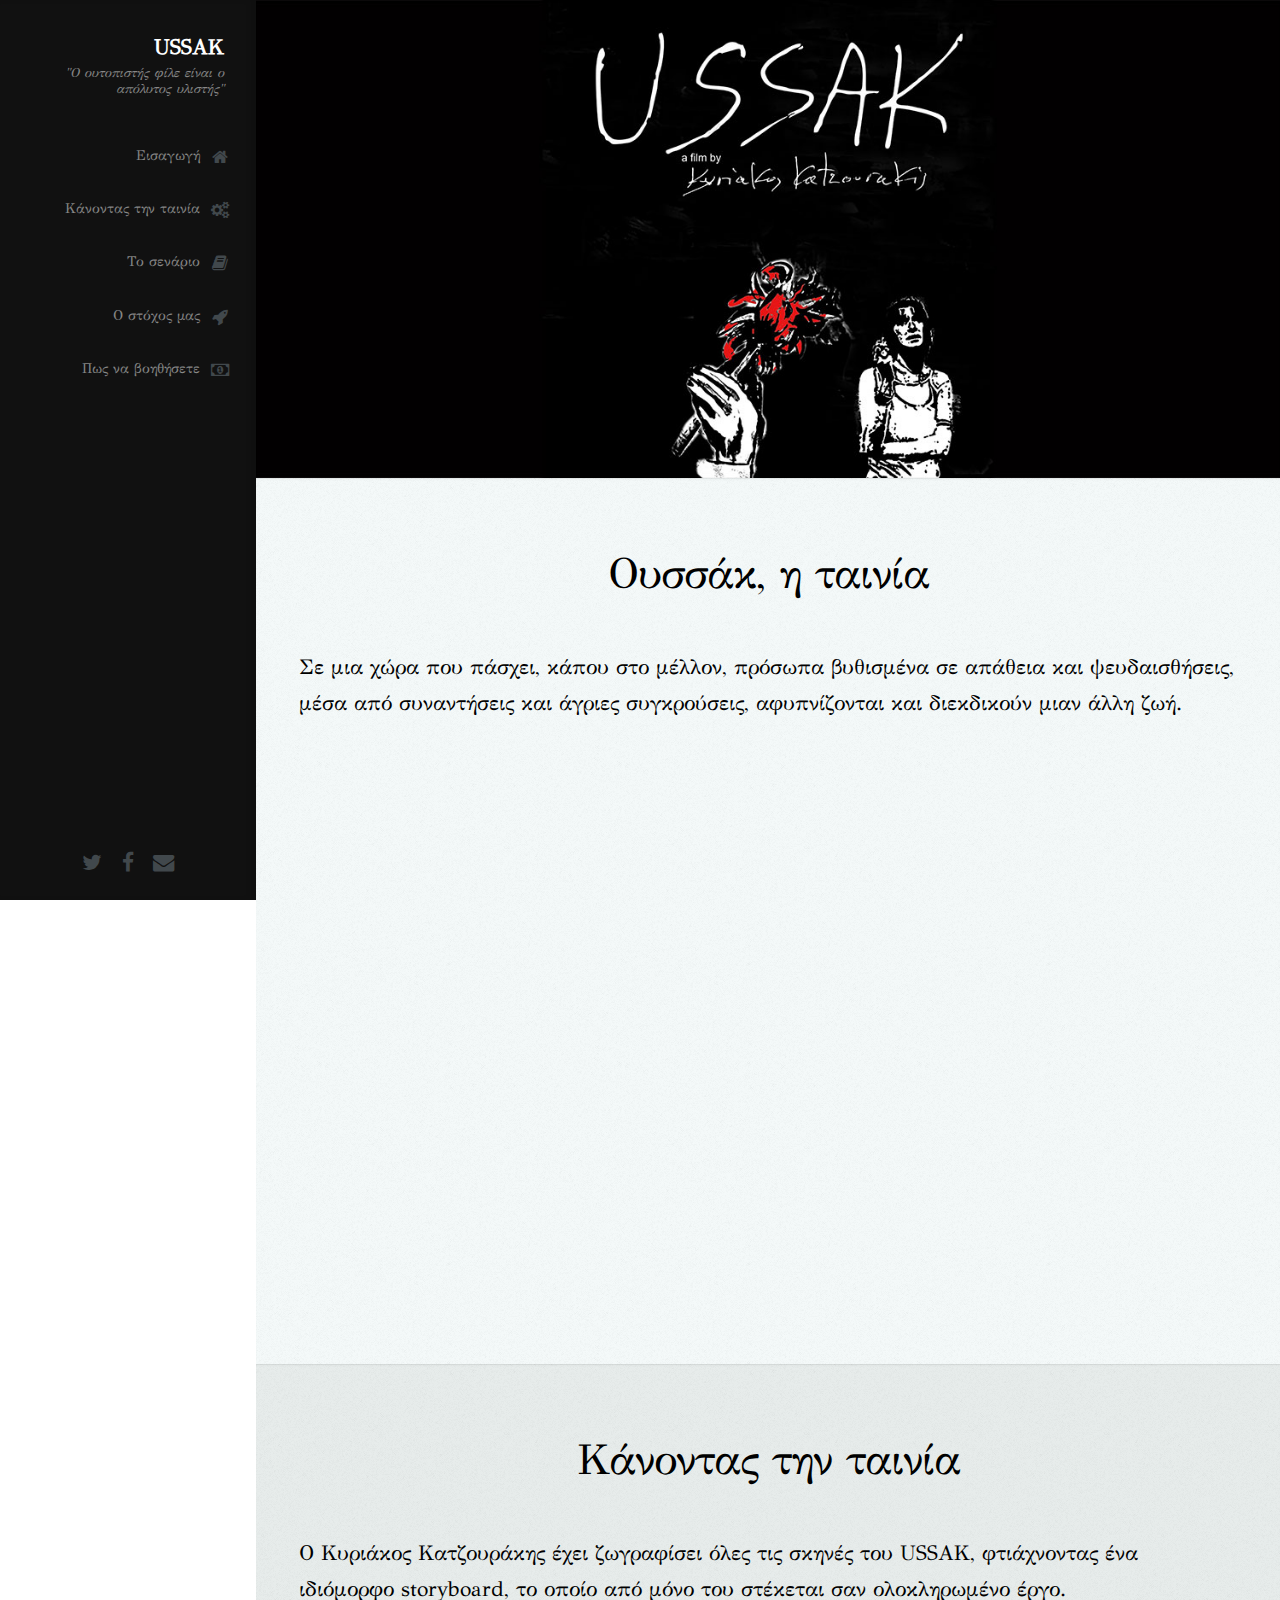
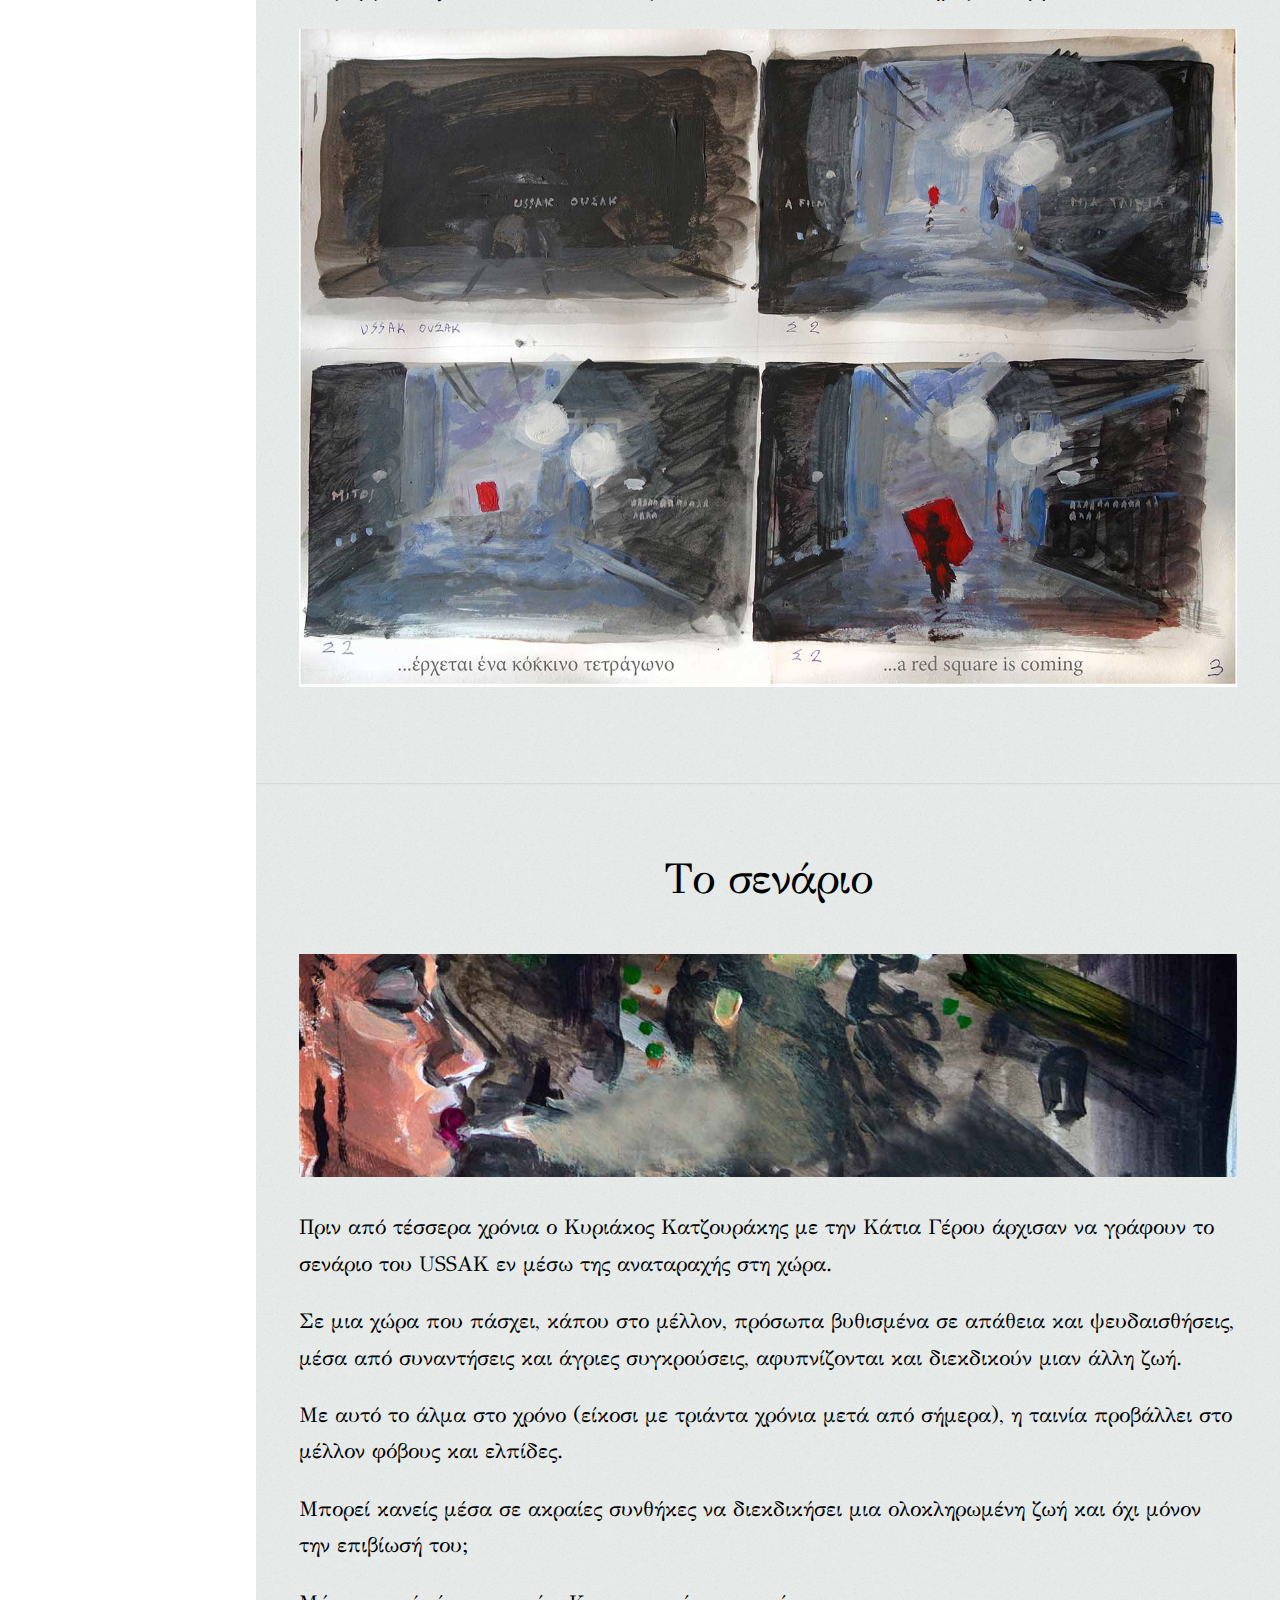
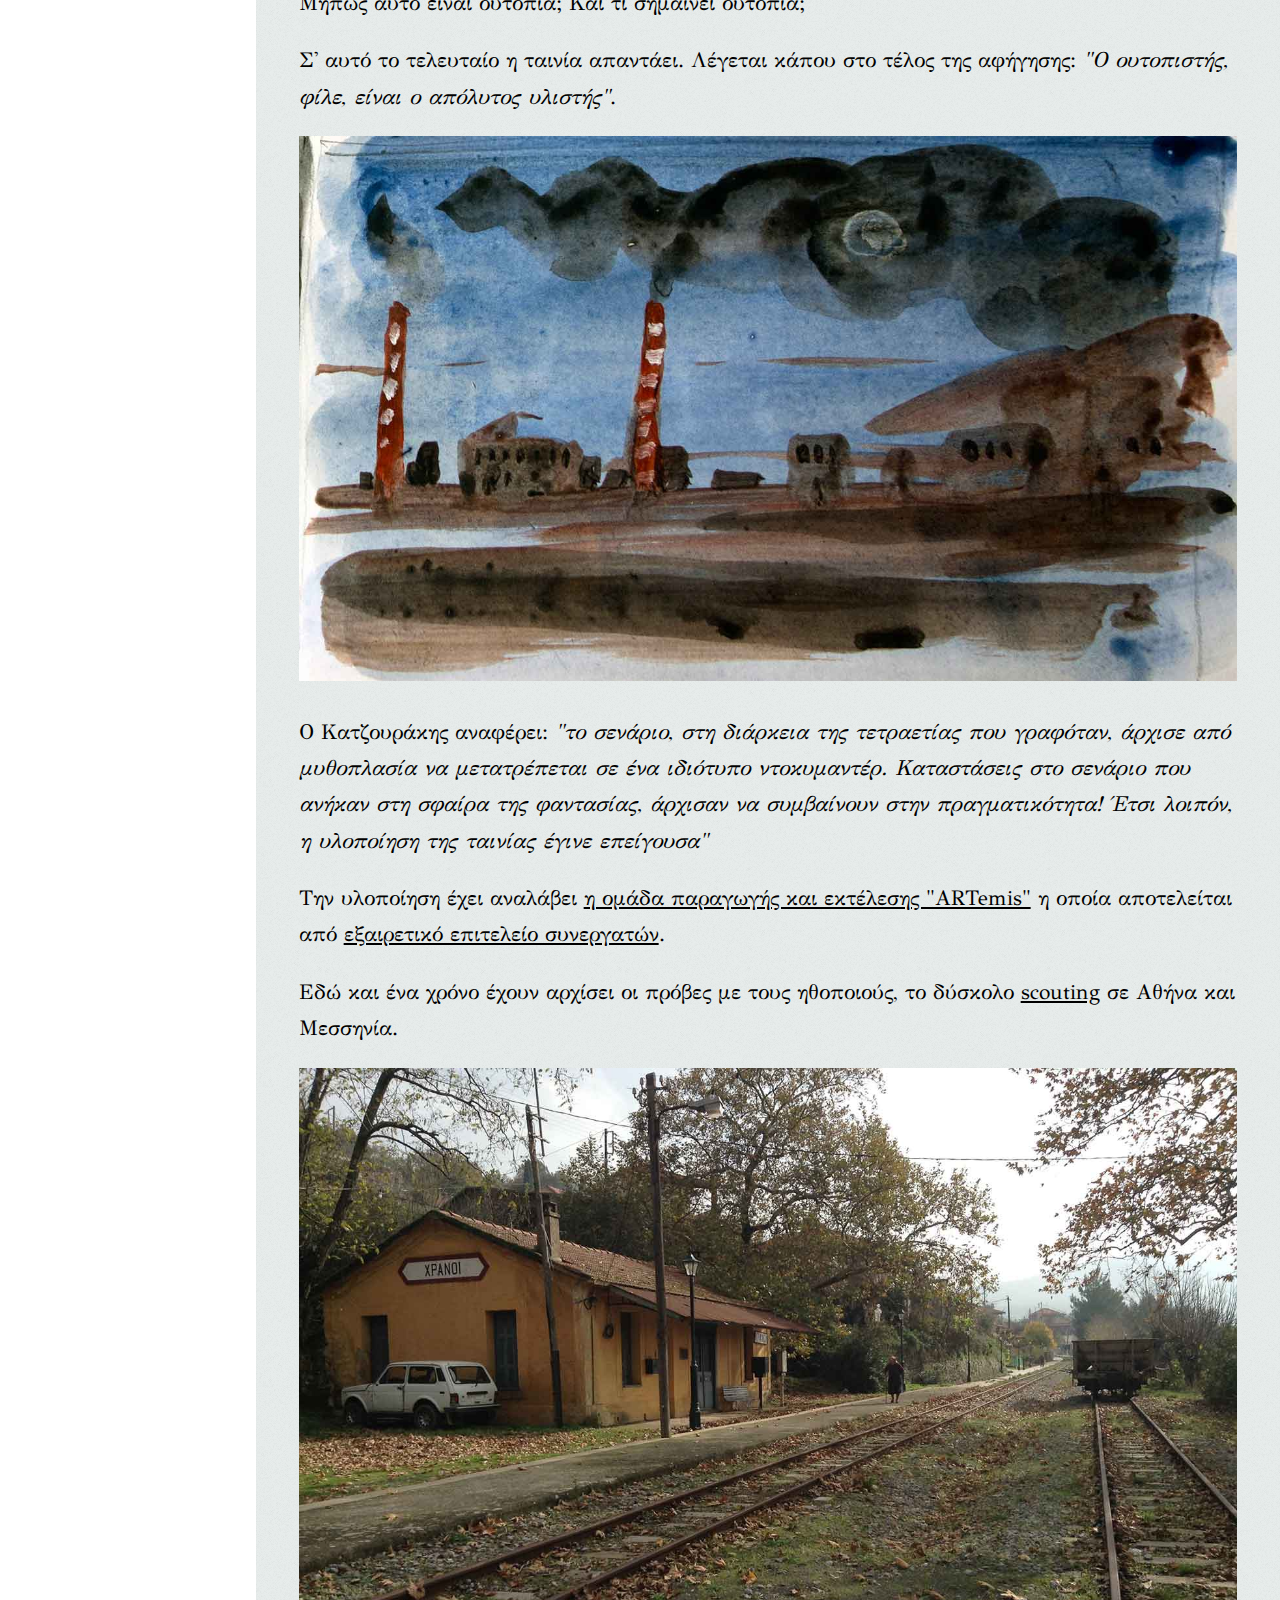
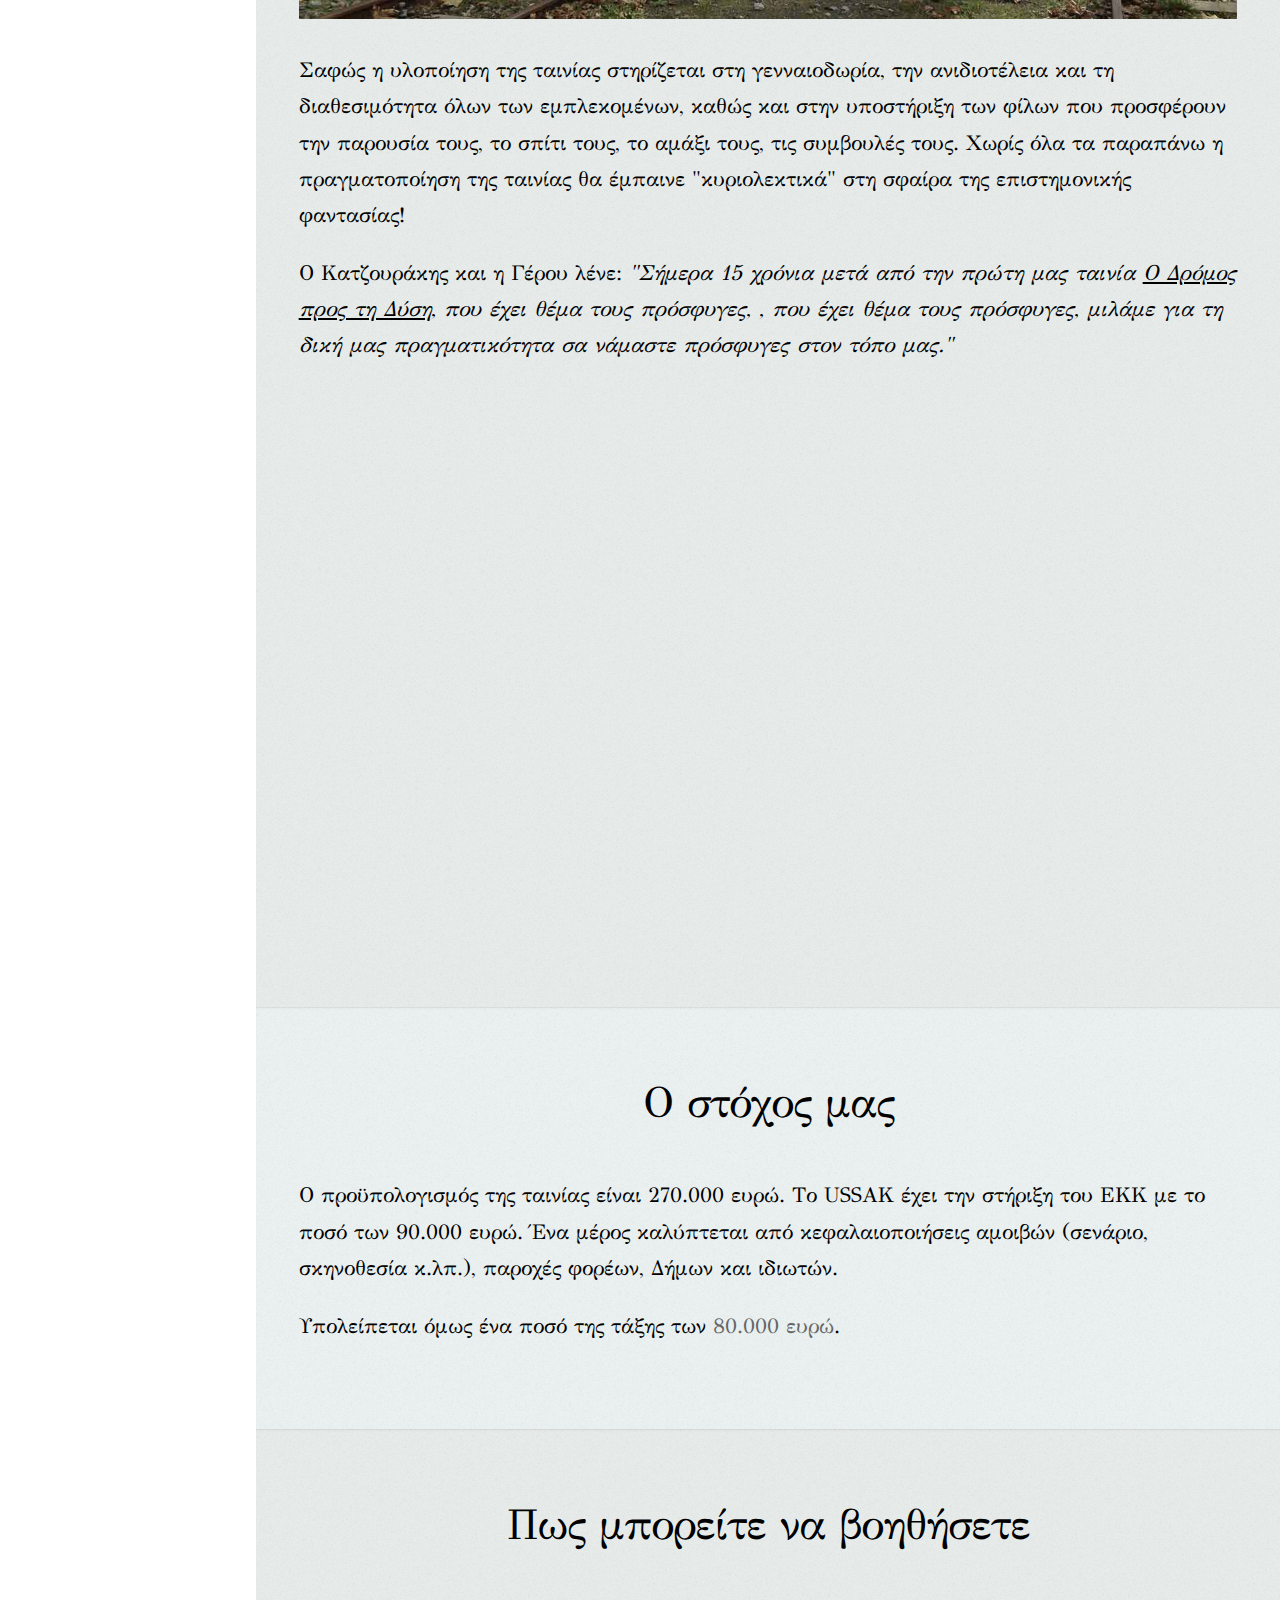
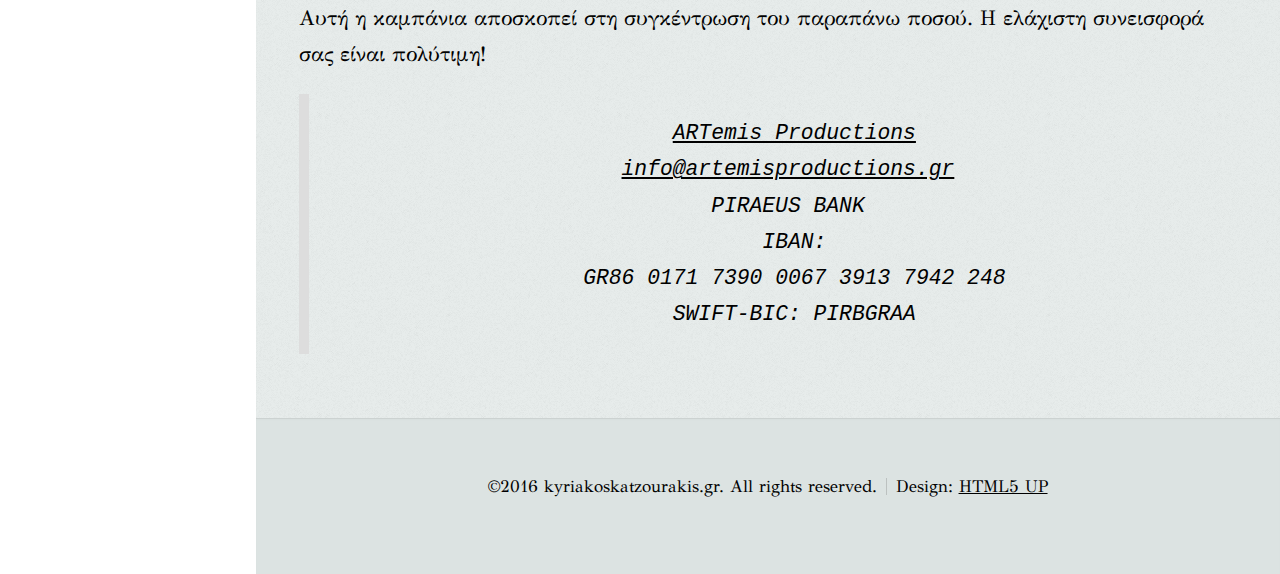
==== ussak.kyriakoskatzourakis.gr/index.html @ 482bd55a "Update landing page with new images" ====
<!DOCTYPE HTML>
<!--
	Prologue by HTML5 UP
	html5up.net | @n33co
	Free for personal and commercial use under the CCA 3.0 license (html5up.net/license)
-->
<html>
	<head>
		<title>USSAK, μια ταινία του Κυριάκου Κατζουράκη</title>
		<meta charset="utf-8" />
		<meta name="viewport" content="width=device-width, initial-scale=1" />
        <link rel="shortcut icon" type="image/png" href="/favicon.png"/>
		<!--[if lte IE 8]><script src="assets/js/ie/html5shiv.js"></script><![endif]-->
		<link rel="stylesheet" href="assets/css/main.css" />
		<link rel="stylesheet" href="assets/css/my.css" />
		<!--[if lte IE 8]><link rel="stylesheet" href="assets/css/ie8.css" /><![endif]-->
		<!--[if lte IE 9]><link rel="stylesheet" href="assets/css/ie9.css" /><![endif]-->
	</head>
	<body>

		<!-- Header -->
			<div id="header">

				<div class="top">

					<!-- Logo -->
						<div id="logo">
							<!--<span class="image avatar48"><img src="images/avatar.jpg" alt="" /></span>-->
							<h1 id="title">USSAK</h1>
							<p><i>"Ο ουτοπιστής φίλε είναι ο απόλυτος υλιστής"</i></p>
						</div>

					<!-- Nav -->
						<nav id="nav">
							<!--

								Prologue's nav expects links in one of two formats:

								1. Hash link (scrolls to a different section within the page)

								   <li><a href="#foobar" id="foobar-link" class="icon fa-whatever-icon-you-want skel-layers-ignoreHref"><span class="label">Foobar</span></a></li>

								2. Standard link (sends the user to another page/site)

								   <li><a href="http://foobar.tld" id="foobar-link" class="icon fa-whatever-icon-you-want"><span class="label">Foobar</span></a></li>

							-->
							<ul>
								<li><a href="#intro" id="intro-link" class="skel-layers-ignoreHref"><span class="icon fa-home">Εισαγωγή</span></a></li>
								<li><a href="#making" id="making-link" class="skel-layers-ignoreHref"><span class="icon fa-gears">Κάνοντας την ταινία</span></a></li>
								<li><a href="#script" id="script-link" class="skel-layers-ignoreHref"><span class="icon fa-book">Το σενάριο</span></a></li>
								<!--<li><a href="#making" id="making-link" class="skel-layers-ignoreHref"><span class="icon fa-film">Making the film</span></a></li>-->
								<!--<li><a href="#support" id="suport-link" class="skel-layers-ignoreHref"><span class="icon fa-key">How you can help</span></a></li>-->
								<li><a href="#goal" id="goal-link" class="skel-layers-ignoreHref"><span class="icon fa-rocket">Ο στόχος μας</span></a></li>
								<li><a href="#support" id="suport-link" class="skel-layers-ignoreHref"><span class="icon fa-money">Πως να βοηθήσετε</span></a></li>
								<!--<li><a href="#support" id="suport-link" class="skel-layers-ignoreHref"><span class="icon fa-child">How you can help</span></a></li>-->
							</ul>
						</nav>

				</div>

				<div class="bottom">

					<!-- Social Icons -->
						<ul class="icons">
							<li><a href="https://twitter.com/kkatzourakis" class="icon fa-twitter"><span class="label">Twitter</span></a></li>
							<li><a href="https://www.facebook.com/ussakfilm" class="icon fa-facebook"><span class="label">Facebook</span></a></li>
							<li><a href="mailto:ussak@kyriakoskatzourakis.gr" class="icon fa-envelope"><span class="label">Email</span></a></li>
						</ul>

				</div>

			</div>

		<!-- Main -->
			<div id="main">

				<!-- Intro -->
					<section id="top" class="one dark cover">
						<!--<div class="container">

							<<header>
								<h2 class="alt">Hi! I'm <strong>Prologue</strong>, a <a href="http://html5up.net/license">free</a> responsive<br />
								site template designed by <a href="http://html5up.net">HTML5 UP</a>.</h2>
								<p>Ligula scelerisque justo sem accumsan diam quis<br />
								vitae natoque dictum sollicitudin elementum.</p>
							</header>

							<footer>
								<a href="#intro" class="button scrolly">lalala;</a>
							</footer>

						</div>-->
					</section>

				<!-- Intro -->
					<section id="intro" class="two">
						<div class="container">

							<header>
								<h2>Ουσσάκ, η ταινία</h2>
							</header>

							<p>Σε μια χώρα που πάσχει, κάπου στο μέλλον, πρόσωπα βυθισμένα σε απάθεια και ψευδαισθήσεις, μέσα από συναντήσεις και άγριες συγκρούσεις, αφυπνίζονται και διεκδικούν μιαν άλλη ζωή.</p>
<div class="video-container">
<iframe width="560" height="315" src="https://www.youtube.com/watch?v=Ff4dnZ-ZU-E" 
frameborder="0" allowfullscreen></iframe>
</div>
						</div>
					</section>

                    <!-- Making the film -->
					<section id="making" class="four">
						<div class="container">

							<header>
								<h2>Κάνοντας την ταινία</h2>
							</header>

							<p>Ο Κυριάκος Κατζουράκης έχει ζωγραφίσει όλες τις σκηνές του USSAK, φτιάχνοντας ένα
ιδιόμορφο storyboard, το οποίο από μόνο του στέκεται σαν ολοκληρωμένο
έργο.</p>

<p>    <img src="images/ussak-storyboard-3.jpg" width="100%" alt=""></p>


							<!--<form method="post" action="#">
								<div class="row">
									<div class="6u 12u$(mobile)"><input type="text" name="name" placeholder="Name" /></div>
									<div class="6u$ 12u$(mobile)"><input type="text" name="email" placeholder="Email" /></div>
									<div class="12u$">
										<textarea name="message" placeholder="Message"></textarea>
									</div>
									<div class="12u$">
										<input type="submit" value="Send Message" />
									</div>
								</div>
							</form>-->

						</div>
					</section>

				<!-- The Script -->
					<section id="script" class="four">
						<div class="container">

							<header>
								<h2>Το σενάριο</h2>
							</header>
<p><img src="images/ussak-smoke.jpg" width="100%" alt=""></p>
<p>Πριν από τέσσερα χρόνια ο Κυριάκος Κατζουράκης με την Κάτια Γέρου άρχισαν να γράφουν το σενάριο του USSAK εν μέσω της αναταραχής στη χώρα.</p>
<p>Σε μια χώρα που πάσχει, κάπου στο μέλλον, πρόσωπα βυθισμένα σε απάθεια και ψευδαισθήσεις, μέσα από συναντήσεις και άγριες συγκρούσεις, αφυπνίζονται και διεκδικούν μιαν άλλη ζωή.</p>
<p>Με αυτό το άλμα στο χρόνο (είκοσι με τριάντα χρόνια μετά από σήμερα), η ταινία προβάλλει στο μέλλον φόβους και ελπίδες.</p>
<p>Μπορεί κανείς μέσα σε ακραίες συνθήκες να διεκδικήσει μια ολοκληρωμένη ζωή και όχι μόνον την επιβίωσή του;</p>
<p>Μήπως αυτό είναι ουτοπία; Και τι σημαίνει ουτοπία;</p>
<p>Σ' αυτό το τελευταίο η ταινία απαντάει. Λέγεται κάπου στο τέλος της αφήγησης: <em>&quot;Ο ουτοπιστής, φίλε, 
    είναι ο απόλυτος υλιστής&quot;</em>.</p>
    
<p>    <img src="images/ussak-factories.jpg" width="100%" alt=""></p>
    
<p>Ο Κατζουράκης αναφέρει: <em>&quot;το σενάριο, στη διάρκεια της τετραετίας που γραφόταν, άρχισε από μυθοπλασία να μετατρέπεται σε ένα ιδιότυπο ντοκυμαντέρ. Καταστάσεις στο σενάριο που ανήκαν στη σφαίρα της φαντασίας, άρχισαν να συμβαίνουν στην πραγματικότητα! Έτσι λοιπόν, η υλοποίηση της ταινίας έγινε επείγουσα&quot;</em></p>
<p>Την υλοποίηση έχει αναλάβει <a href="http://www.artemisproductions.gr">η ομάδα παραγωγής και εκτέλεσης 
&quot;ARTemis&quot;</a> η οποία αποτελείται από <a href="#">εξαιρετικό επιτελείο συνεργατών</a>.</p>
<p>Εδώ και ένα χρόνο έχουν αρχίσει οι πρόβες με τους ηθοποιούς, το δύσκολο <a href="https://en.wikipedia.org/wiki/Location_scouting">scouting</a> σε Αθήνα και Μεσσηνία.</p>
<p>    <img src="images/ussak-scouting-hranoi.jpg" width="100%" alt=""></p>

<p>Σαφώς η υλοποίηση της ταινίας στηρίζεται στη γενναιοδωρία, την ανιδιοτέλεια και τη διαθεσιμότητα όλων των εμπλεκομένων, καθώς και στην υποστήριξη των φίλων που προσφέρουν την παρουσία τους, το σπίτι τους, το αμάξι τους, τις συμβουλές τους. Χωρίς όλα τα παραπάνω η πραγματοποίηση της ταινίας θα έμπαινε &quot;κυριολεκτικά&quot; στη σφαίρα της επιστημονικής φαντασίας!</p>
<p>Ο Κατζουράκης και η Γέρου λένε: <em>"Σήμερα 15 χρόνια μετά από την πρώτη μας ταινία 
        <strong><a href="https://player.vimeo.com/video/21444544" target="_blank">Ο Δρόμος προς τη Δύση</a></strong>, που έχει θέμα τους πρόσφυγες,
, που έχει θέμα τους πρόσφυγες,
    μιλάμε για τη δική μας πραγματικότητα σα νάμαστε πρόσφυγες στον τόπο μας."</em></p>

<div class="video-container">
    <iframe src="https://player.vimeo.com/video/21444544" width="500" height="281" 
    frameborder="0" 
    allowfullscreen></iframe>
</div>                       
						</div>
                        

					</section>
                    

				<!-- Our goal -->
					<section id="goal" class="three">
						<div class="container">

							<header>
								<h2>Ο στόχος μας</h2>
							</header>

							<!--<a href="#" class="image featured"><img src="images/pic08.jpg" alt="" /></a>-->

<p>Ο προϋπολογισμός της ταινίας είναι 270.000 ευρώ. Το USSAK έχει την στήριξη του ΕΚΚ με το ποσό των 90.000 ευρώ.
Ένα μέρος καλύπτεται από κεφαλαιοποιήσεις αμοιβών (σενάριο, σκηνοθεσία κ.λπ.), παροχές φορέων, Δήμων και ιδιωτών.
<p>Υπολείπεται όμως ένα ποσό της τάξης των <strong>80.000 ευρώ</strong>.</p>
						</div>
					</section>


				<!-- How you can help -->
					<section id="support" class="four">
						<div class="container">

							<header>
								<h2>Πως μπορείτε να βοηθήσετε</h2>
							</header>
<p>Αυτή η καμπάνια αποσκοπεί στη συγκέντρωση του παραπάνω ποσού. Η ελάχιστη συνεισφορά σας είναι πολύτιμη!</p>

    <blockquote class="donate-container">
<pre>
<a href="http://artemisproductions.gr" target="_blank">ARTemis Productions</a>
<a href="info@artemisproductions.gr">info@artemisproductions.gr</a> 
PIRAEUS BANK 
IBAN:
GR86 0171 7390 0067 3913 7942 248
SWIFT-BIC: PIRBGRAA
</pre>
    </blockquote>
    
						</div>
					</section>

			</div>

		<!-- Footer -->
			<div id="footer">

				<!-- Copyright -->
					<ul class="copyright">
						<li>&copy;2016 kyriakoskatzourakis.gr. All rights reserved.</li><li>Design: <a href="http://html5up.net">HTML5 UP</a></li>
					</ul>

			</div>

		<!-- Scripts -->
			<script src="assets/js/jquery.min.js"></script>
			<script src="assets/js/jquery.scrolly.min.js"></script>
			<script src="assets/js/jquery.scrollzer.min.js"></script>
			<script src="assets/js/skel.min.js"></script>
			<script src="assets/js/util.js"></script>
			<!--[if lte IE 8]><script src="assets/js/ie/respond.min.js"></script><![endif]-->
			<script src="assets/js/main.js"></script>

	</body>
</html>
---- ussak.kyriakoskatzourakis.gr/assets/css/main.css ----
@import url("font-awesome.min.css");
/*@import url("http://fonts.googleapis.com/css?family=Source+Sans+Pro:300,300italic,400,600");*/

/*
	Prologue by HTML5 UP
	html5up.net | @n33co
	Free for personal and commercial use under the CCA 3.0 license (html5up.net/license)
*/

/* Reset */

	html, body, div, span, applet, object, iframe, h1, h2, h3, h4, h5, h6, p, blockquote, pre, a, abbr, acronym, address, big, cite, code, del, dfn, em, img, ins, kbd, q, s, samp, small, strike, strong, sub, sup, tt, var, b, u, i, center, dl, dt, dd, ol, ul, li, fieldset, form, label, legend, table, caption, tbody, tfoot, thead, tr, th, td, article, aside, canvas, details, embed, figure, figcaption, footer, header, hgroup, menu, nav, output, ruby, section, summary, time, mark, audio, video {
		margin: 0;
		padding: 0;
		border: 0;
		font-size: 100%;
		font: inherit;
		vertical-align: baseline;
	}

	article, aside, details, figcaption, figure, footer, header, hgroup, menu, nav, section {
		display: block;
	}

	body {
		line-height: 1;
	}

	ol, ul {
		list-style: none;
	}

	blockquote, q {
		quotes: none;
	}

	blockquote:before, blockquote:after, q:before, q:after {
		content: '';
		content: none;
	}

	table {
		border-collapse: collapse;
		border-spacing: 0;
	}

	body {
		-webkit-text-size-adjust: none;
	}

/* Box Model */

	*, *:before, *:after {
		-moz-box-sizing: border-box;
		-webkit-box-sizing: border-box;
		box-sizing: border-box;
	}

/* Containers */

	.container {
		margin-left: auto;
		margin-right: auto;
	}

	.container.\31 25\25 {
		width: 100%;
		max-width: 1750px;
		min-width: 1400px;
	}

	.container.\37 5\25 {
		width: 1050px;
	}

	.container.\35 0\25 {
		width: 700px;
	}

	.container.\32 5\25 {
		width: 350px;
	}

	.container {
		width: 1400px;
	}

	@media screen and (min-width: 961px) and (max-width: 1880px) {

		.container.\31 25\25 {
			width: 100%;
			max-width: 1500px;
			min-width: 1200px;
		}

		.container.\37 5\25 {
			width: 900px;
		}

		.container.\35 0\25 {
			width: 600px;
		}

		.container.\32 5\25 {
			width: 300px;
		}

		.container {
			width: 1200px;
		}

	}

	@media screen and (min-width: 961px) and (max-width: 1620px) {

		.container.\31 25\25 {
			width: 100%;
			max-width: 1200px;
			min-width: 960px;
		}

		.container.\37 5\25 {
			width: 720px;
		}

		.container.\35 0\25 {
			width: 480px;
		}

		.container.\32 5\25 {
			width: 240px;
		}

		.container {
			width: 960px;
		}

	}

	@media screen and (min-width: 961px) and (max-width: 1320px) {

		.container.\31 25\25 {
			width: 100%;
			max-width: 125%;
			min-width: 100%;
		}

		.container.\37 5\25 {
			width: 75%;
		}

		.container.\35 0\25 {
			width: 50%;
		}

		.container.\32 5\25 {
			width: 25%;
		}

		.container {
			width: 100%;
		}

	}

	@media screen and (max-width: 960px) {

		.container.\31 25\25 {
			width: 100%;
			max-width: 125%;
			min-width: 100%;
		}

		.container.\37 5\25 {
			width: 75%;
		}

		.container.\35 0\25 {
			width: 50%;
		}

		.container.\32 5\25 {
			width: 25%;
		}

		.container {
			width: 100%;
		}

	}

	@media screen and (max-width: 736px) {

		.container.\31 25\25 {
			width: 100%;
			max-width: 125%;
			min-width: 100%;
		}

		.container.\37 5\25 {
			width: 75%;
		}

		.container.\35 0\25 {
			width: 50%;
		}

		.container.\32 5\25 {
			width: 25%;
		}

		.container {
			width: 100% !important;
		}

	}

/* Grid */

	.row {
		border-bottom: solid 1px transparent;
		-moz-box-sizing: border-box;
		-webkit-box-sizing: border-box;
		box-sizing: border-box;
	}

	.row > * {
		float: left;
		-moz-box-sizing: border-box;
		-webkit-box-sizing: border-box;
		box-sizing: border-box;
	}

	.row:after, .row:before {
		content: '';
		display: block;
		clear: both;
		height: 0;
	}

	.row.uniform > * > :first-child {
		margin-top: 0;
	}

	.row.uniform > * > :last-child {
		margin-bottom: 0;
	}

	.row.\30 \25 > * {
		padding: 0px 0 0 0px;
	}

	.row.\30 \25 {
		margin: 0px 0 -1px 0px;
	}

	.row.uniform.\30 \25 > * {
		padding: 0px 0 0 0px;
	}

	.row.uniform.\30 \25 {
		margin: 0px 0 -1px 0px;
	}

	.row > * {
		padding: 40px 0 0 40px;
	}

	.row {
		margin: -40px 0 -1px -40px;
	}

	.row.uniform > * {
		padding: 40px 0 0 40px;
	}

	.row.uniform {
		margin: -40px 0 -1px -40px;
	}

	.row.\32 00\25 > * {
		padding: 80px 0 0 80px;
	}

	.row.\32 00\25 {
		margin: -80px 0 -1px -80px;
	}

	.row.uniform.\32 00\25 > * {
		padding: 80px 0 0 80px;
	}

	.row.uniform.\32 00\25 {
		margin: -80px 0 -1px -80px;
	}

	.row.\31 50\25 > * {
		padding: 60px 0 0 60px;
	}

	.row.\31 50\25 {
		margin: -60px 0 -1px -60px;
	}

	.row.uniform.\31 50\25 > * {
		padding: 60px 0 0 60px;
	}

	.row.uniform.\31 50\25 {
		margin: -60px 0 -1px -60px;
	}

	.row.\35 0\25 > * {
		padding: 20px 0 0 20px;
	}

	.row.\35 0\25 {
		margin: -20px 0 -1px -20px;
	}

	.row.uniform.\35 0\25 > * {
		padding: 20px 0 0 20px;
	}

	.row.uniform.\35 0\25 {
		margin: -20px 0 -1px -20px;
	}

	.row.\32 5\25 > * {
		padding: 10px 0 0 10px;
	}

	.row.\32 5\25 {
		margin: -10px 0 -1px -10px;
	}

	.row.uniform.\32 5\25 > * {
		padding: 10px 0 0 10px;
	}

	.row.uniform.\32 5\25 {
		margin: -10px 0 -1px -10px;
	}

	.\31 2u, .\31 2u\24 {
		width: 100%;
		clear: none;
		margin-left: 0;
	}

	.\31 1u, .\31 1u\24 {
		width: 91.6666666667%;
		clear: none;
		margin-left: 0;
	}

	.\31 0u, .\31 0u\24 {
		width: 83.3333333333%;
		clear: none;
		margin-left: 0;
	}

	.\39 u, .\39 u\24 {
		width: 75%;
		clear: none;
		margin-left: 0;
	}

	.\38 u, .\38 u\24 {
		width: 66.6666666667%;
		clear: none;
		margin-left: 0;
	}

	.\37 u, .\37 u\24 {
		width: 58.3333333333%;
		clear: none;
		margin-left: 0;
	}

	.\36 u, .\36 u\24 {
		width: 50%;
		clear: none;
		margin-left: 0;
	}

	.\35 u, .\35 u\24 {
		width: 41.6666666667%;
		clear: none;
		margin-left: 0;
	}

	.\34 u, .\34 u\24 {
		width: 33.3333333333%;
		clear: none;
		margin-left: 0;
	}

	.\33 u, .\33 u\24 {
		width: 25%;
		clear: none;
		margin-left: 0;
	}

	.\32 u, .\32 u\24 {
		width: 16.6666666667%;
		clear: none;
		margin-left: 0;
	}

	.\31 u, .\31 u\24 {
		width: 8.3333333333%;
		clear: none;
		margin-left: 0;
	}

	.\31 2u\24 + *,
	.\31 1u\24 + *,
	.\31 0u\24 + *,
	.\39 u\24 + *,
	.\38 u\24 + *,
	.\37 u\24 + *,
	.\36 u\24 + *,
	.\35 u\24 + *,
	.\34 u\24 + *,
	.\33 u\24 + *,
	.\32 u\24 + *,
	.\31 u\24 + * {
		clear: left;
	}

	.\-11u {
		margin-left: 91.66667%;
	}

	.\-10u {
		margin-left: 83.33333%;
	}

	.\-9u {
		margin-left: 75%;
	}

	.\-8u {
		margin-left: 66.66667%;
	}

	.\-7u {
		margin-left: 58.33333%;
	}

	.\-6u {
		margin-left: 50%;
	}

	.\-5u {
		margin-left: 41.66667%;
	}

	.\-4u {
		margin-left: 33.33333%;
	}

	.\-3u {
		margin-left: 25%;
	}

	.\-2u {
		margin-left: 16.66667%;
	}

	.\-1u {
		margin-left: 8.33333%;
	}

	@media screen and (min-width: 961px) and (max-width: 1880px) {

		.row > * {
			padding: 40px 0 0 40px;
		}

		.row {
			margin: -40px 0 -1px -40px;
		}

		.row.uniform > * {
			padding: 40px 0 0 40px;
		}

		.row.uniform {
			margin: -40px 0 -1px -40px;
		}

		.row.\32 00\25 > * {
			padding: 80px 0 0 80px;
		}

		.row.\32 00\25 {
			margin: -80px 0 -1px -80px;
		}

		.row.uniform.\32 00\25 > * {
			padding: 80px 0 0 80px;
		}

		.row.uniform.\32 00\25 {
			margin: -80px 0 -1px -80px;
		}

		.row.\31 50\25 > * {
			padding: 60px 0 0 60px;
		}

		.row.\31 50\25 {
			margin: -60px 0 -1px -60px;
		}

		.row.uniform.\31 50\25 > * {
			padding: 60px 0 0 60px;
		}

		.row.uniform.\31 50\25 {
			margin: -60px 0 -1px -60px;
		}

		.row.\35 0\25 > * {
			padding: 20px 0 0 20px;
		}

		.row.\35 0\25 {
			margin: -20px 0 -1px -20px;
		}

		.row.uniform.\35 0\25 > * {
			padding: 20px 0 0 20px;
		}

		.row.uniform.\35 0\25 {
			margin: -20px 0 -1px -20px;
		}

		.row.\32 5\25 > * {
			padding: 10px 0 0 10px;
		}

		.row.\32 5\25 {
			margin: -10px 0 -1px -10px;
		}

		.row.uniform.\32 5\25 > * {
			padding: 10px 0 0 10px;
		}

		.row.uniform.\32 5\25 {
			margin: -10px 0 -1px -10px;
		}

		.\31 2u\28wide\29, .\31 2u\24\28wide\29 {
			width: 100%;
			clear: none;
			margin-left: 0;
		}

		.\31 1u\28wide\29, .\31 1u\24\28wide\29 {
			width: 91.6666666667%;
			clear: none;
			margin-left: 0;
		}

		.\31 0u\28wide\29, .\31 0u\24\28wide\29 {
			width: 83.3333333333%;
			clear: none;
			margin-left: 0;
		}

		.\39 u\28wide\29, .\39 u\24\28wide\29 {
			width: 75%;
			clear: none;
			margin-left: 0;
		}

		.\38 u\28wide\29, .\38 u\24\28wide\29 {
			width: 66.6666666667%;
			clear: none;
			margin-left: 0;
		}

		.\37 u\28wide\29, .\37 u\24\28wide\29 {
			width: 58.3333333333%;
			clear: none;
			margin-left: 0;
		}

		.\36 u\28wide\29, .\36 u\24\28wide\29 {
			width: 50%;
			clear: none;
			margin-left: 0;
		}

		.\35 u\28wide\29, .\35 u\24\28wide\29 {
			width: 41.6666666667%;
			clear: none;
			margin-left: 0;
		}

		.\34 u\28wide\29, .\34 u\24\28wide\29 {
			width: 33.3333333333%;
			clear: none;
			margin-left: 0;
		}

		.\33 u\28wide\29, .\33 u\24\28wide\29 {
			width: 25%;
			clear: none;
			margin-left: 0;
		}

		.\32 u\28wide\29, .\32 u\24\28wide\29 {
			width: 16.6666666667%;
			clear: none;
			margin-left: 0;
		}

		.\31 u\28wide\29, .\31 u\24\28wide\29 {
			width: 8.3333333333%;
			clear: none;
			margin-left: 0;
		}

		.\31 2u\24\28wide\29 + *,
		.\31 1u\24\28wide\29 + *,
		.\31 0u\24\28wide\29 + *,
		.\39 u\24\28wide\29 + *,
		.\38 u\24\28wide\29 + *,
		.\37 u\24\28wide\29 + *,
		.\36 u\24\28wide\29 + *,
		.\35 u\24\28wide\29 + *,
		.\34 u\24\28wide\29 + *,
		.\33 u\24\28wide\29 + *,
		.\32 u\24\28wide\29 + *,
		.\31 u\24\28wide\29 + * {
			clear: left;
		}

		.\-11u\28wide\29 {
			margin-left: 91.66667%;
		}

		.\-10u\28wide\29 {
			margin-left: 83.33333%;
		}

		.\-9u\28wide\29 {
			margin-left: 75%;
		}

		.\-8u\28wide\29 {
			margin-left: 66.66667%;
		}

		.\-7u\28wide\29 {
			margin-left: 58.33333%;
		}

		.\-6u\28wide\29 {
			margin-left: 50%;
		}

		.\-5u\28wide\29 {
			margin-left: 41.66667%;
		}

		.\-4u\28wide\29 {
			margin-left: 33.33333%;
		}

		.\-3u\28wide\29 {
			margin-left: 25%;
		}

		.\-2u\28wide\29 {
			margin-left: 16.66667%;
		}

		.\-1u\28wide\29 {
			margin-left: 8.33333%;
		}

	}

	@media screen and (min-width: 961px) and (max-width: 1620px) {

		.row > * {
			padding: 40px 0 0 40px;
		}

		.row {
			margin: -40px 0 -1px -40px;
		}

		.row.uniform > * {
			padding: 40px 0 0 40px;
		}

		.row.uniform {
			margin: -40px 0 -1px -40px;
		}

		.row.\32 00\25 > * {
			padding: 80px 0 0 80px;
		}

		.row.\32 00\25 {
			margin: -80px 0 -1px -80px;
		}

		.row.uniform.\32 00\25 > * {
			padding: 80px 0 0 80px;
		}

		.row.uniform.\32 00\25 {
			margin: -80px 0 -1px -80px;
		}

		.row.\31 50\25 > * {
			padding: 60px 0 0 60px;
		}

		.row.\31 50\25 {
			margin: -60px 0 -1px -60px;
		}

		.row.uniform.\31 50\25 > * {
			padding: 60px 0 0 60px;
		}

		.row.uniform.\31 50\25 {
			margin: -60px 0 -1px -60px;
		}

		.row.\35 0\25 > * {
			padding: 20px 0 0 20px;
		}

		.row.\35 0\25 {
			margin: -20px 0 -1px -20px;
		}

		.row.uniform.\35 0\25 > * {
			padding: 20px 0 0 20px;
		}

		.row.uniform.\35 0\25 {
			margin: -20px 0 -1px -20px;
		}

		.row.\32 5\25 > * {
			padding: 10px 0 0 10px;
		}

		.row.\32 5\25 {
			margin: -10px 0 -1px -10px;
		}

		.row.uniform.\32 5\25 > * {
			padding: 10px 0 0 10px;
		}

		.row.uniform.\32 5\25 {
			margin: -10px 0 -1px -10px;
		}

		.\31 2u\28normal\29, .\31 2u\24\28normal\29 {
			width: 100%;
			clear: none;
			margin-left: 0;
		}

		.\31 1u\28normal\29, .\31 1u\24\28normal\29 {
			width: 91.6666666667%;
			clear: none;
			margin-left: 0;
		}

		.\31 0u\28normal\29, .\31 0u\24\28normal\29 {
			width: 83.3333333333%;
			clear: none;
			margin-left: 0;
		}

		.\39 u\28normal\29, .\39 u\24\28normal\29 {
			width: 75%;
			clear: none;
			margin-left: 0;
		}

		.\38 u\28normal\29, .\38 u\24\28normal\29 {
			width: 66.6666666667%;
			clear: none;
			margin-left: 0;
		}

		.\37 u\28normal\29, .\37 u\24\28normal\29 {
			width: 58.3333333333%;
			clear: none;
			margin-left: 0;
		}

		.\36 u\28normal\29, .\36 u\24\28normal\29 {
			width: 50%;
			clear: none;
			margin-left: 0;
		}

		.\35 u\28normal\29, .\35 u\24\28normal\29 {
			width: 41.6666666667%;
			clear: none;
			margin-left: 0;
		}

		.\34 u\28normal\29, .\34 u\24\28normal\29 {
			width: 33.3333333333%;
			clear: none;
			margin-left: 0;
		}

		.\33 u\28normal\29, .\33 u\24\28normal\29 {
			width: 25%;
			clear: none;
			margin-left: 0;
		}

		.\32 u\28normal\29, .\32 u\24\28normal\29 {
			width: 16.6666666667%;
			clear: none;
			margin-left: 0;
		}

		.\31 u\28normal\29, .\31 u\24\28normal\29 {
			width: 8.3333333333%;
			clear: none;
			margin-left: 0;
		}

		.\31 2u\24\28normal\29 + *,
		.\31 1u\24\28normal\29 + *,
		.\31 0u\24\28normal\29 + *,
		.\39 u\24\28normal\29 + *,
		.\38 u\24\28normal\29 + *,
		.\37 u\24\28normal\29 + *,
		.\36 u\24\28normal\29 + *,
		.\35 u\24\28normal\29 + *,
		.\34 u\24\28normal\29 + *,
		.\33 u\24\28normal\29 + *,
		.\32 u\24\28normal\29 + *,
		.\31 u\24\28normal\29 + * {
			clear: left;
		}

		.\-11u\28normal\29 {
			margin-left: 91.66667%;
		}

		.\-10u\28normal\29 {
			margin-left: 83.33333%;
		}

		.\-9u\28normal\29 {
			margin-left: 75%;
		}

		.\-8u\28normal\29 {
			margin-left: 66.66667%;
		}

		.\-7u\28normal\29 {
			margin-left: 58.33333%;
		}

		.\-6u\28normal\29 {
			margin-left: 50%;
		}

		.\-5u\28normal\29 {
			margin-left: 41.66667%;
		}

		.\-4u\28normal\29 {
			margin-left: 33.33333%;
		}

		.\-3u\28normal\29 {
			margin-left: 25%;
		}

		.\-2u\28normal\29 {
			margin-left: 16.66667%;
		}

		.\-1u\28normal\29 {
			margin-left: 8.33333%;
		}

	}

	@media screen and (min-width: 961px) and (max-width: 1320px) {

		.row > * {
			padding: 20px 0 0 20px;
		}

		.row {
			margin: -20px 0 -1px -20px;
		}

		.row.uniform > * {
			padding: 20px 0 0 20px;
		}

		.row.uniform {
			margin: -20px 0 -1px -20px;
		}

		.row.\32 00\25 > * {
			padding: 40px 0 0 40px;
		}

		.row.\32 00\25 {
			margin: -40px 0 -1px -40px;
		}

		.row.uniform.\32 00\25 > * {
			padding: 40px 0 0 40px;
		}

		.row.uniform.\32 00\25 {
			margin: -40px 0 -1px -40px;
		}

		.row.\31 50\25 > * {
			padding: 30px 0 0 30px;
		}

		.row.\31 50\25 {
			margin: -30px 0 -1px -30px;
		}

		.row.uniform.\31 50\25 > * {
			padding: 30px 0 0 30px;
		}

		.row.uniform.\31 50\25 {
			margin: -30px 0 -1px -30px;
		}

		.row.\35 0\25 > * {
			padding: 10px 0 0 10px;
		}

		.row.\35 0\25 {
			margin: -10px 0 -1px -10px;
		}

		.row.uniform.\35 0\25 > * {
			padding: 10px 0 0 10px;
		}

		.row.uniform.\35 0\25 {
			margin: -10px 0 -1px -10px;
		}

		.row.\32 5\25 > * {
			padding: 5px 0 0 5px;
		}

		.row.\32 5\25 {
			margin: -5px 0 -1px -5px;
		}

		.row.uniform.\32 5\25 > * {
			padding: 5px 0 0 5px;
		}

		.row.uniform.\32 5\25 {
			margin: -5px 0 -1px -5px;
		}

		.\31 2u\28narrow\29, .\31 2u\24\28narrow\29 {
			width: 100%;
			clear: none;
			margin-left: 0;
		}

		.\31 1u\28narrow\29, .\31 1u\24\28narrow\29 {
			width: 91.6666666667%;
			clear: none;
			margin-left: 0;
		}

		.\31 0u\28narrow\29, .\31 0u\24\28narrow\29 {
			width: 83.3333333333%;
			clear: none;
			margin-left: 0;
		}

		.\39 u\28narrow\29, .\39 u\24\28narrow\29 {
			width: 75%;
			clear: none;
			margin-left: 0;
		}

		.\38 u\28narrow\29, .\38 u\24\28narrow\29 {
			width: 66.6666666667%;
			clear: none;
			margin-left: 0;
		}

		.\37 u\28narrow\29, .\37 u\24\28narrow\29 {
			width: 58.3333333333%;
			clear: none;
			margin-left: 0;
		}

		.\36 u\28narrow\29, .\36 u\24\28narrow\29 {
			width: 50%;
			clear: none;
			margin-left: 0;
		}

		.\35 u\28narrow\29, .\35 u\24\28narrow\29 {
			width: 41.6666666667%;
			clear: none;
			margin-left: 0;
		}

		.\34 u\28narrow\29, .\34 u\24\28narrow\29 {
			width: 33.3333333333%;
			clear: none;
			margin-left: 0;
		}

		.\33 u\28narrow\29, .\33 u\24\28narrow\29 {
			width: 25%;
			clear: none;
			margin-left: 0;
		}

		.\32 u\28narrow\29, .\32 u\24\28narrow\29 {
			width: 16.6666666667%;
			clear: none;
			margin-left: 0;
		}

		.\31 u\28narrow\29, .\31 u\24\28narrow\29 {
			width: 8.3333333333%;
			clear: none;
			margin-left: 0;
		}

		.\31 2u\24\28narrow\29 + *,
		.\31 1u\24\28narrow\29 + *,
		.\31 0u\24\28narrow\29 + *,
		.\39 u\24\28narrow\29 + *,
		.\38 u\24\28narrow\29 + *,
		.\37 u\24\28narrow\29 + *,
		.\36 u\24\28narrow\29 + *,
		.\35 u\24\28narrow\29 + *,
		.\34 u\24\28narrow\29 + *,
		.\33 u\24\28narrow\29 + *,
		.\32 u\24\28narrow\29 + *,
		.\31 u\24\28narrow\29 + * {
			clear: left;
		}

		.\-11u\28narrow\29 {
			margin-left: 91.66667%;
		}

		.\-10u\28narrow\29 {
			margin-left: 83.33333%;
		}

		.\-9u\28narrow\29 {
			margin-left: 75%;
		}

		.\-8u\28narrow\29 {
			margin-left: 66.66667%;
		}

		.\-7u\28narrow\29 {
			margin-left: 58.33333%;
		}

		.\-6u\28narrow\29 {
			margin-left: 50%;
		}

		.\-5u\28narrow\29 {
			margin-left: 41.66667%;
		}

		.\-4u\28narrow\29 {
			margin-left: 33.33333%;
		}

		.\-3u\28narrow\29 {
			margin-left: 25%;
		}

		.\-2u\28narrow\29 {
			margin-left: 16.66667%;
		}

		.\-1u\28narrow\29 {
			margin-left: 8.33333%;
		}

	}

	@media screen and (max-width: 960px) {

		.row > * {
			padding: 20px 0 0 20px;
		}

		.row {
			margin: -20px 0 -1px -20px;
		}

		.row.uniform > * {
			padding: 20px 0 0 20px;
		}

		.row.uniform {
			margin: -20px 0 -1px -20px;
		}

		.row.\32 00\25 > * {
			padding: 40px 0 0 40px;
		}

		.row.\32 00\25 {
			margin: -40px 0 -1px -40px;
		}

		.row.uniform.\32 00\25 > * {
			padding: 40px 0 0 40px;
		}

		.row.uniform.\32 00\25 {
			margin: -40px 0 -1px -40px;
		}

		.row.\31 50\25 > * {
			padding: 30px 0 0 30px;
		}

		.row.\31 50\25 {
			margin: -30px 0 -1px -30px;
		}

		.row.uniform.\31 50\25 > * {
			padding: 30px 0 0 30px;
		}

		.row.uniform.\31 50\25 {
			margin: -30px 0 -1px -30px;
		}

		.row.\35 0\25 > * {
			padding: 10px 0 0 10px;
		}

		.row.\35 0\25 {
			margin: -10px 0 -1px -10px;
		}

		.row.uniform.\35 0\25 > * {
			padding: 10px 0 0 10px;
		}

		.row.uniform.\35 0\25 {
			margin: -10px 0 -1px -10px;
		}

		.row.\32 5\25 > * {
			padding: 5px 0 0 5px;
		}

		.row.\32 5\25 {
			margin: -5px 0 -1px -5px;
		}

		.row.uniform.\32 5\25 > * {
			padding: 5px 0 0 5px;
		}

		.row.uniform.\32 5\25 {
			margin: -5px 0 -1px -5px;
		}

		.\31 2u\28narrower\29, .\31 2u\24\28narrower\29 {
			width: 100%;
			clear: none;
			margin-left: 0;
		}

		.\31 1u\28narrower\29, .\31 1u\24\28narrower\29 {
			width: 91.6666666667%;
			clear: none;
			margin-left: 0;
		}

		.\31 0u\28narrower\29, .\31 0u\24\28narrower\29 {
			width: 83.3333333333%;
			clear: none;
			margin-left: 0;
		}

		.\39 u\28narrower\29, .\39 u\24\28narrower\29 {
			width: 75%;
			clear: none;
			margin-left: 0;
		}

		.\38 u\28narrower\29, .\38 u\24\28narrower\29 {
			width: 66.6666666667%;
			clear: none;
			margin-left: 0;
		}

		.\37 u\28narrower\29, .\37 u\24\28narrower\29 {
			width: 58.3333333333%;
			clear: none;
			margin-left: 0;
		}

		.\36 u\28narrower\29, .\36 u\24\28narrower\29 {
			width: 50%;
			clear: none;
			margin-left: 0;
		}

		.\35 u\28narrower\29, .\35 u\24\28narrower\29 {
			width: 41.6666666667%;
			clear: none;
			margin-left: 0;
		}

		.\34 u\28narrower\29, .\34 u\24\28narrower\29 {
			width: 33.3333333333%;
			clear: none;
			margin-left: 0;
		}

		.\33 u\28narrower\29, .\33 u\24\28narrower\29 {
			width: 25%;
			clear: none;
			margin-left: 0;
		}

		.\32 u\28narrower\29, .\32 u\24\28narrower\29 {
			width: 16.6666666667%;
			clear: none;
			margin-left: 0;
		}

		.\31 u\28narrower\29, .\31 u\24\28narrower\29 {
			width: 8.3333333333%;
			clear: none;
			margin-left: 0;
		}

		.\31 2u\24\28narrower\29 + *,
		.\31 1u\24\28narrower\29 + *,
		.\31 0u\24\28narrower\29 + *,
		.\39 u\24\28narrower\29 + *,
		.\38 u\24\28narrower\29 + *,
		.\37 u\24\28narrower\29 + *,
		.\36 u\24\28narrower\29 + *,
		.\35 u\24\28narrower\29 + *,
		.\34 u\24\28narrower\29 + *,
		.\33 u\24\28narrower\29 + *,
		.\32 u\24\28narrower\29 + *,
		.\31 u\24\28narrower\29 + * {
			clear: left;
		}

		.\-11u\28narrower\29 {
			margin-left: 91.66667%;
		}

		.\-10u\28narrower\29 {
			margin-left: 83.33333%;
		}

		.\-9u\28narrower\29 {
			margin-left: 75%;
		}

		.\-8u\28narrower\29 {
			margin-left: 66.66667%;
		}

		.\-7u\28narrower\29 {
			margin-left: 58.33333%;
		}

		.\-6u\28narrower\29 {
			margin-left: 50%;
		}

		.\-5u\28narrower\29 {
			margin-left: 41.66667%;
		}

		.\-4u\28narrower\29 {
			margin-left: 33.33333%;
		}

		.\-3u\28narrower\29 {
			margin-left: 25%;
		}

		.\-2u\28narrower\29 {
			margin-left: 16.66667%;
		}

		.\-1u\28narrower\29 {
			margin-left: 8.33333%;
		}

	}

	@media screen and (max-width: 736px) {

		.row > * {
			padding: 20px 0 0 20px;
		}

		.row {
			margin: -20px 0 -1px -20px;
		}

		.row.uniform > * {
			padding: 20px 0 0 20px;
		}

		.row.uniform {
			margin: -20px 0 -1px -20px;
		}

		.row.\32 00\25 > * {
			padding: 40px 0 0 40px;
		}

		.row.\32 00\25 {
			margin: -40px 0 -1px -40px;
		}

		.row.uniform.\32 00\25 > * {
			padding: 40px 0 0 40px;
		}

		.row.uniform.\32 00\25 {
			margin: -40px 0 -1px -40px;
		}

		.row.\31 50\25 > * {
			padding: 30px 0 0 30px;
		}

		.row.\31 50\25 {
			margin: -30px 0 -1px -30px;
		}

		.row.uniform.\31 50\25 > * {
			padding: 30px 0 0 30px;
		}

		.row.uniform.\31 50\25 {
			margin: -30px 0 -1px -30px;
		}

		.row.\35 0\25 > * {
			padding: 10px 0 0 10px;
		}

		.row.\35 0\25 {
			margin: -10px 0 -1px -10px;
		}

		.row.uniform.\35 0\25 > * {
			padding: 10px 0 0 10px;
		}

		.row.uniform.\35 0\25 {
			margin: -10px 0 -1px -10px;
		}

		.row.\32 5\25 > * {
			padding: 5px 0 0 5px;
		}

		.row.\32 5\25 {
			margin: -5px 0 -1px -5px;
		}

		.row.uniform.\32 5\25 > * {
			padding: 5px 0 0 5px;
		}

		.row.uniform.\32 5\25 {
			margin: -5px 0 -1px -5px;
		}

		.\31 2u\28mobile\29, .\31 2u\24\28mobile\29 {
			width: 100%;
			clear: none;
			margin-left: 0;
		}

		.\31 1u\28mobile\29, .\31 1u\24\28mobile\29 {
			width: 91.6666666667%;
			clear: none;
			margin-left: 0;
		}

		.\31 0u\28mobile\29, .\31 0u\24\28mobile\29 {
			width: 83.3333333333%;
			clear: none;
			margin-left: 0;
		}

		.\39 u\28mobile\29, .\39 u\24\28mobile\29 {
			width: 75%;
			clear: none;
			margin-left: 0;
		}

		.\38 u\28mobile\29, .\38 u\24\28mobile\29 {
			width: 66.6666666667%;
			clear: none;
			margin-left: 0;
		}

		.\37 u\28mobile\29, .\37 u\24\28mobile\29 {
			width: 58.3333333333%;
			clear: none;
			margin-left: 0;
		}

		.\36 u\28mobile\29, .\36 u\24\28mobile\29 {
			width: 50%;
			clear: none;
			margin-left: 0;
		}

		.\35 u\28mobile\29, .\35 u\24\28mobile\29 {
			width: 41.6666666667%;
			clear: none;
			margin-left: 0;
		}

		.\34 u\28mobile\29, .\34 u\24\28mobile\29 {
			width: 33.3333333333%;
			clear: none;
			margin-left: 0;
		}

		.\33 u\28mobile\29, .\33 u\24\28mobile\29 {
			width: 25%;
			clear: none;
			margin-left: 0;
		}

		.\32 u\28mobile\29, .\32 u\24\28mobile\29 {
			width: 16.6666666667%;
			clear: none;
			margin-left: 0;
		}

		.\31 u\28mobile\29, .\31 u\24\28mobile\29 {
			width: 8.3333333333%;
			clear: none;
			margin-left: 0;
		}

		.\31 2u\24\28mobile\29 + *,
		.\31 1u\24\28mobile\29 + *,
		.\31 0u\24\28mobile\29 + *,
		.\39 u\24\28mobile\29 + *,
		.\38 u\24\28mobile\29 + *,
		.\37 u\24\28mobile\29 + *,
		.\36 u\24\28mobile\29 + *,
		.\35 u\24\28mobile\29 + *,
		.\34 u\24\28mobile\29 + *,
		.\33 u\24\28mobile\29 + *,
		.\32 u\24\28mobile\29 + *,
		.\31 u\24\28mobile\29 + * {
			clear: left;
		}

		.\-11u\28mobile\29 {
			margin-left: 91.66667%;
		}

		.\-10u\28mobile\29 {
			margin-left: 83.33333%;
		}

		.\-9u\28mobile\29 {
			margin-left: 75%;
		}

		.\-8u\28mobile\29 {
			margin-left: 66.66667%;
		}

		.\-7u\28mobile\29 {
			margin-left: 58.33333%;
		}

		.\-6u\28mobile\29 {
			margin-left: 50%;
		}

		.\-5u\28mobile\29 {
			margin-left: 41.66667%;
		}

		.\-4u\28mobile\29 {
			margin-left: 33.33333%;
		}

		.\-3u\28mobile\29 {
			margin-left: 25%;
		}

		.\-2u\28mobile\29 {
			margin-left: 16.66667%;
		}

		.\-1u\28mobile\29 {
			margin-left: 8.33333%;
		}

	}

/* Basic */

	body {
		background: #fff;
		font-family: 'Source Sans Pro', sans-serif;		
		font-size: 19pt;
		font-weight: 300;
		line-height: 1.75em;
		color: #888;
	}

		body.is-loading * {
			-moz-transition: none !important;
			-webkit-transition: none !important;
			-ms-transition: none !important;
			transition: none !important;
			-moz-animation: none !important;
			-webkit-animation: none !important;
			-ms-animation: none !important;
			animation: none !important;
		}

	input, textarea, select {
		font-family: 'Source Sans Pro', sans-serif;
		font-size: 19pt;
		font-weight: 300;
		line-height: 1.75em;
		color: #888;
	}

	h1, h2, h3, h4, h5, h6 {
		font-weight: 300;
		color: #666;
		line-height: 1.5em;
	}

	h1 a, h2 a, h3 a, h4 a, h5 a, h6 a {
		color: inherit;
		text-decoration: none;
	}

		h1 a strong, h2 a strong, h3 a strong, h4 a strong, h5 a strong, h6 a strong {
			color: #333;
		}

	h2 {
		font-size: 2em;
		letter-spacing: -1px;
	}

		h2.alt {
			color: #888;
		}

			h2.alt strong {
				color: #666;
			}

	h3 {
		font-size: 1.5em;
	}

	header {
		margin: 0 0 2em 0;
	}

		header > p {
			margin: 1em 0 0 0;
		}

	footer {
		margin: 2em 0 0 0;
	}

	strong, b {
		font-weight: 300;
		color: #666;
	}

	em, i {
		font-style: italic;
	}

	a {
		text-decoration: none;
		color: inherit;
		border-bottom: dotted 1px rgba(128, 128, 128, 0.5);
		-moz-transition: color 0.35s ease-in-out, border-bottom-color 0.35s ease-in-out;
		-webkit-transition: color 0.35s ease-in-out, border-bottom-color 0.35s ease-in-out;
		-ms-transition: color 0.35s ease-in-out, border-bottom-color 0.35s ease-in-out;
		transition: color 0.35s ease-in-out, border-bottom-color 0.35s ease-in-out;
		outline: 0;
	}

		a:hover {
			color: #E27689;
			border-bottom-color: rgba(255, 255, 255, 0);
		}

	sub {
		position: relative;
		top: 0.5em;
		font-size: 0.8em;
	}

	sup {
		position: relative;
		top: -0.5em;
		font-size: 0.8em;
	}

	hr {
		border: 0;
		border-top: solid 1px #ddd;
	}

	blockquote {
		border-left: solid 0.5em #ddd;
		padding: 1em 0 1em 2em;
		font-style: italic;
	}

	p, ul, ol, dl, table {
		margin-bottom: 2em;
	}

	br.clear {
		clear: both;
	}

/* Sections/Article */

	section, article {
		margin-bottom: 3em;
	}

		section > :last-child,
		section > .container, section:last-child, article > :last-child,
		article > .container, article:last-child {
			margin-bottom: 0;
		}

		.row > section, .row > article {
			margin-bottom: 0;
		}

/* Image */

	.image {
		display: inline-block;
		border: 0;
	}

		.image img {
			display: block;
			width: 100%;
		}

		.image.avatar48 {
			width: 48px;
			height: 48px;
			background: #f00;
		}

			.image.avatar48 img {
				width: 48px;
				height: 48px;
			}

		.image.fit {
			display: block;
			width: 100%;
		}

		.image.featured {
			display: block;
			width: 100%;
			margin: 0 0 2em 0;
		}

		.image.left {
			float: left;
			margin: 0 2em 2em 0;
		}

		.image.centered {
			display: block;
			margin: 0 0 2em 0;
		}

			.image.centered img {
				margin: 0 auto;
				width: auto;
			}

/* List */

	ul.default {
		list-style: disc;
		padding-left: 1em;
	}

		ul.default li {
			padding-left: 0.5em;
		}

	ul.icons {
		cursor: default;
	}

		ul.icons li {
			display: inline-block;
		}

		ul.icons a {
			display: inline-block;
			width: 2em;
			height: 2em;
			line-height: 2em;
			text-align: center;
			border: 0;
		}

	ol.default {
		list-style: decimal;
		padding-left: 1.25em;
	}

		ol.default li {
			padding-left: 0.25em;
		}

/* Form */

	form label {
		display: block;
		text-align: left;
		margin-bottom: 0.5em;
	}

	form input[type="text"],
	form input[type="email"],
	form input[type="password"],
	form select,
	form textarea {
		position: relative;
		-webkit-appearance: none;
		display: block;
		border: 0;
		outline: 0;
		background: #fff;
		background: rgba(255, 255, 255, 0.75);
		width: 100%;
		border-radius: 0.35em;
		padding: 0.75em 1em 0.75em 1em;
		box-shadow: inset 0 0.1em 0.1em 0 rgba(0, 0, 0, 0.05);
		border: solid 1px rgba(0, 0, 0, 0.15);
		-moz-transition: all 0.35s ease-in-out;
		-webkit-transition: all 0.35s ease-in-out;
		-ms-transition: all 0.35s ease-in-out;
		transition: all 0.35s ease-in-out;
	}

		form input[type="text"]:focus,
		form input[type="email"]:focus,
		form input[type="password"]:focus,
		form select:focus,
		form textarea:focus {
			box-shadow: 0 0 2px 1px #8ebebc;
			background: #fff;
		}

	form input[type="text"],
	form input[type="email"],
	form input[type="password"],
	form select {
		line-height: 1.25em;
	}

	form textarea {
		min-height: 14em;
	}

	form .formerize-placeholder {
		color: #555 !important;
	}

	form ::-webkit-input-placeholder {
		color: #555 !important;
	}

	form :-moz-placeholder {
		color: #555 !important;
	}

	form ::-moz-placeholder {
		color: #555 !important;
	}

	form :-ms-input-placeholder {
		color: #555 !important;
	}

	form ::-moz-focus-inner {
		border: 0;
	}

/* Table */

	table {
		width: 100%;
	}

		table.default {
			width: 100%;
			text-align: left;
		}

			table.default tbody tr:nth-child(2n+2) {
				background: #f4f4f4;
			}

			table.default td {
				padding: 0.5em 1em 0.5em 1em;
			}

			table.default th {
				text-align: left;
				padding: 0.5em 1em 0.5em 1em;
				color: #fff;
				background: #222729 url("images/overlay.png");
			}

			table.default thead {
				background: #444;
				color: #fff;
			}

			table.default tfoot {
				background: #eee;
			}

/* Button */

	input[type="button"],
	input[type="submit"],
	input[type="reset"],
	button,
	.button {
		position: relative;
		display: inline-block;
		border-radius: 0.35em;
		color: #fff !important;
		text-decoration: none;
		padding: 0.75em 2.5em 0.75em 2.5em;
		background-color: #8ebebc;
		border: 0;
		cursor: pointer;
		background-image: -moz-linear-gradient(top, rgba(0, 0, 0, 0), rgba(0, 0, 0, 0.15)), url("images/overlay.png");
		background-image: -webkit-linear-gradient(top, rgba(0, 0, 0, 0), rgba(0, 0, 0, 0.15)), url("images/overlay.png");
		background-image: -ms-linear-gradient(top, rgba(0, 0, 0, 0), rgba(0, 0, 0, 0.15)), url("images/overlay.png");
		background-image: linear-gradient(top, rgba(0, 0, 0, 0), rgba(0, 0, 0, 0.15)), url("images/overlay.png");
		-moz-transition: background-color 0.35s ease-in-out;
		-webkit-transition: background-color 0.35s ease-in-out;
		-ms-transition: background-color 0.35s ease-in-out;
		transition: background-color 0.35s ease-in-out;
	}

		input[type="button"]:hover,
		input[type="submit"]:hover,
		input[type="reset"]:hover,
		button:hover,
		.button:hover {
			background-color: #9ececc;
		}

		input[type="button"]:active,
		input[type="submit"]:active,
		input[type="reset"]:active,
		button:active,
		.button:active {
			background-color: #7eaeac;
		}

/* Item */

	.item {
		box-shadow: 0 0.05em 0.15em 0 rgba(0, 0, 0, 0.05);
		margin-bottom: 40px;
	}

		.item header {
			background: #fff;
			margin: 0;
			padding: 1em 0 1em 0;
			font-size: 0.8em;
		}

			.item header h3 {
				font-size: 1em;
			}

/* Icons */

	.icon {
		text-decoration: none;
	}

		.icon:before {
			display: inline-block;
			font-family: FontAwesome;
			font-size: 1.25em;
			text-decoration: none;
			font-style: normal;
			font-weight: normal;
			line-height: 1;
			-webkit-font-smoothing: antialiased;
			-moz-osx-font-smoothing: grayscale;
		}

		.icon > .label {
			display: none;
		}

/* Header */

	#header {
		position: fixed;
		top: 0;
		left: 0;
		width: 375px;
		height: 100%;
		color: #fff;
		background: #222629 url("images/overlay.png");
		box-shadow: inset -0.25em 0 0.25em 0 rgba(0, 0, 0, 0.1);
		text-align: right;
	}

		#header .top {
			position: absolute;
			left: 0;
			top: 0;
			width: 100%;
		}

		#header .bottom {
			position: absolute;
			left: 0;
			bottom: 0;
			width: 100%;
		}

		#header .icons {
			font-size: 0.8em;
			margin: 0 0 1em 0;
			text-align: center;
		}

			#header .icons a {
				color: #41484c;
				-moz-transition: color 0.35s ease-in-out;
				-webkit-transition: color 0.35s ease-in-out;
				-ms-transition: color 0.35s ease-in-out;
				transition: color 0.35s ease-in-out;
			}

				#header .icons a:hover {
					color: #fff;
				}

	#logo {
		position: relative;
		margin: 1.75em 1.5em 1.5em 1.5em;
		min-height: 48px;
		cursor: default;
	}

		#logo h1 {
			position: relative;
			color: #fff;
			font-weight: 600;
			font-size: 1em;
			line-height: 1em;
		}

		#logo p {
			position: relative;
			display: block;
			font-size: 0.6em;
			color: rgba(255, 255, 255, 0.5);
			line-height: 1.25em;
			margin: 0.5em 0 0 0;
		}

		#logo .image {
			position: absolute;
			left: 0;
			top: 0;
		}

	#nav ul li a {
		display: block;
		padding: 0.5em 1.5em 0.5em 1.5em;
		color: rgba(255, 255, 255, 0.5);
		text-decoration: none;
		outline: 0;
		border: 0;
		-moz-transition: none;
		-webkit-transition: none;
		-ms-transition: none;
		transition: none;
	}

		#nav ul li a span {
			position: relative;
			display: block;
			font-size: 0.8em;
		}

			#nav ul li a span:before {
				position: absolute;
				left: 0;
				color: #41484c;
				text-align: center;
				width: 1.25em;
				line-height: 1.75em;
			}

		#nav ul li a.active {
			background: rgba(0, 0, 0, 0.15);
			box-shadow: inset 0 0 0.25em 0 rgba(0, 0, 0, 0.125);
			color: #fff;
		}

			#nav ul li a.active span:before {
				color: #e27689;
			}

/* Footer */

	#footer {
		margin-left: 375px;
		text-align: center;
		background-color: #dce3e2;
		padding: 3em 0 4em 0;
		box-shadow: inset 0 1px 0 0 rgba(0, 0, 0, 0.05), inset 0 0.1em 0.1em 0 rgba(0, 0, 0, 0.025);
		font-size: 0.8em;
	}

		#footer .copyright {
			cursor: default;
			margin: 0;
		}

			#footer .copyright li {
				display: inline-block;
				line-height: 1em;
				border-left: solid 1px rgba(128, 128, 128, 0.35);
				padding: 0 0 0 0.5em;
				margin: 0 0 0 0.5em;
			}

				#footer .copyright li:first-child {
					border-left: 0;
					padding-left: 0;
					margin-left: 0;
				}

/* Main */

	#main {
		margin-left: 375px;
	}

		#main > section {
			margin: 0;
			overflow: hidden;
			padding: 4em 0;
			box-shadow: inset 0 1px 0 0 rgba(0, 0, 0, 0.05), inset 0 0.1em 0.1em 0 rgba(0, 0, 0, 0.025);
			text-align: center;
			background-image: url("images/overlay.png");
		}

			#main > section.dark {
				color: #ddd;
				color: rgba(255, 255, 255, 0.75);
			}

				#main > section.dark h2, #main > section.dark h3, #main > section.dark h4, #main > section.dark h5, #main > section.dark h6 {
					color: inherit;
				}

				#main > section.dark strong {
					color: #fff;
					border-color: inherit;
				}

				#main > section.dark a {
					color: #fff;
					border-color: inherit;
				}

					#main > section.dark a:hover {
						border-bottom-color: rgba(255, 255, 255, 0);
					}

			#main > section.cover {
				padding: 6em 0;
				background-size: cover;
				background-position: center center;
			}

			#main > section.one {
				background-color: #81918E;
				background-image: url("../../images/banner.jpg");
			}

			#main > section.two {
				background-color: #f5fafa;
			}

			#main > section.three {
				background-color: #ecf1f1;
			}

			#main > section.four {
				background-color: #e8edec;
			}

/* Wide */

	@media screen and (min-width: 961px) and (max-width: 1880px) {

		/* Basic */

			body, input, textarea, select {
				font-size: 17pt;
			}

		/* Header */

			#header {
				width: 300px;
			}

		/* Footer */

			#footer {
				margin-left: 300px;
			}

		/* Main */

			#main {
				margin-left: 300px;
			}

	}

/* Normal */

	@media screen and (min-width: 961px) and (max-width: 1620px) {

		/* Main */

			#main > section {
				padding: 3em 0;
			}

			#main section.cover {
				padding: 5em 0;
			}

	}

/* Narrow */

	@media screen and (min-width: 961px) and (max-width: 1320px) {

		/* Basic */

			body, input, textarea, select {
				font-size: 16pt;
			}

			.container {
				padding: 0 2em 0 2em;
			}

		/* List */

			ul.icons li a {
				width: 1.75em;
			}

		/* Item */

			.item {
				margin-bottom: 20px;
			}

		/* Header */

			#header {
				width: 20%;
			}

			#logo .image {
				position: relative;
				margin: 0 0 0.5em 0;
			}

			#nav ul li a {
				font-size: 0.8em;
				padding-top: 0.5em;
				padding-bottom: 0.5em;
			}

				#nav ul li a span {
					padding-right: 2.25em;
				}

					#nav ul li a span:before {
						left: 100%;
						margin-left: -1.25em;
						line-height: 2.25em;
					}

		/* Footer */

			#footer {
				margin-left: 20%;
			}

		/* Main */

			#main {
				margin-left: 20%;
			}

	}

/* Narrower */

	#headerToggle {
		display: none;
	}

	@media screen and (max-width: 960px) {

		/* Basic */

			html, body {
				overflow-x: hidden;
			}

			body, input, textarea, select {
				font-size: 16pt;
			}

			header br {
				display: none;
			}

			.container {
				padding: 0 2em 0 2em;
			}

		/* Item */

			.item {
				margin-bottom: 15px;
			}

		/* List */

			ul.icons a {
				width: 1.75em;
				font-size: 1.25em;
			}

		/* Header */

			#header {
				-moz-backface-visibility: hidden;
				-webkit-backface-visibility: hidden;
				-ms-backface-visibility: hidden;
				backface-visibility: hidden;
				-moz-transform: translateX(-275px);
				-webkit-transform: translateX(-275px);
				-ms-transform: translateX(-275px);
				transform: translateX(-275px);
				-moz-transition: -moz-transform 0.5s ease;
				-webkit-transition: -webkit-transform 0.5s ease;
				-ms-transition: -ms-transform 0.5s ease;
				transition: transform 0.5s ease;
				display: block;
				height: 100%;
				left: 0;
				overflow-y: auto;
				position: fixed;
				top: 0;
				width: 275px;
				z-index: 10002;
				width: 275px;
				background: #222729 url("images/overlay.png");
				box-shadow: inset -0.25em 0 0.25em 0 rgba(0, 0, 0, 0.125);
			}

				#header .top {
					position: relative;
				}

				#header .bottom {
					border-top: solid 1px rgba(255, 255, 255, 0.05);
					box-shadow: 0 -1px 0 0 rgba(0, 0, 0, 0.15);
					padding-top: 2em;
					margin-top: 1em;
					position: relative;
				}

			#logo {
				margin: 1.5em 1.25em 1.25em 1.25em;
			}

			#nav ul li a {
				padding: 0.5em 1.25em 0.5em 1.25em;
			}

			#headerToggle {
				-moz-backface-visibility: hidden;
				-webkit-backface-visibility: hidden;
				-ms-backface-visibility: hidden;
				backface-visibility: hidden;
				-moz-transition: -moz-transform 0.5s ease;
				-webkit-transition: -webkit-transform 0.5s ease;
				-ms-transition: -ms-transform 0.5s ease;
				transition: transform 0.5s ease;
				display: block;
				height: 2.25em;
				left: 0;
				position: fixed;
				top: 0;
				width: 3.25em;
				z-index: 10001;
			}

				#headerToggle .toggle {
					position: absolute;
					left: 0;
					top: 0;
					width: 100%;
					height: 100%;
					outline: 0;
					border: 0;
				}

					#headerToggle .toggle:before {
						font-family: FontAwesome;
						text-decoration: none;
						font-style: normal;
						font-weight: normal;
						-webkit-font-smoothing: antialiased;
						-moz-osx-font-smoothing: grayscale;
						content: '\f0c9';
						color: #fff;
						font-size: 18px;
						line-height: 2.25em;
						background: rgba(128, 136, 144, 0.5);
						border-radius: 0.35em;
						text-align: center;
						position: absolute;
						left: 0.5em;
						top: 0.5em;
						display: block;
						width: 3.25em;
						height: 2.25em;
						line-height: 2.25em;
					}

			body.header-visible #main {
				-moz-transform: translateX(275px);
				-webkit-transform: translateX(275px);
				-ms-transform: translateX(275px);
				transform: translateX(275px);
			}

			body.header-visible #headerToggle {
				-moz-transform: translateX(275px);
				-webkit-transform: translateX(275px);
				-ms-transform: translateX(275px);
				transform: translateX(275px);
			}

			body.header-visible #header {
				-moz-transform: translateX(0);
				-webkit-transform: translateX(0);
				-ms-transform: translateX(0);
				transform: translateX(0);
			}

		/* Footer */

			#footer {
				margin-left: 0;
			}

		/* Main */

			#main {
				-moz-backface-visibility: hidden;
				-webkit-backface-visibility: hidden;
				-ms-backface-visibility: hidden;
				backface-visibility: hidden;
				-moz-transition: -moz-transform 0.5s ease;
				-webkit-transition: -webkit-transform 0.5s ease;
				-ms-transition: -ms-transform 0.5s ease;
				transition: transform 0.5s ease;
				padding-bottom: 1px;
				margin-left: 0;
			}

				#main > section {
					padding: 3em 0;
				}

				#main section.cover {
					padding: 4em 0;
				}

	}

/* Mobile */

	@media screen and (max-width: 736px) {

		/* Basic */

			body, input, textarea, select {
				font-size: 14pt;
			}

			h2 {
				font-size: 1.5em;
				letter-spacing: 0;
				font-weight: 300;
			}

			.container {
				padding: 0 15px 0 15px;
			}

		/* List */

			ul.icons a {
				width: 1.75em;
				font-size: 1.5em;
			}

		/* Main */

			#main > section {
				padding: 2em 0;
			}

			#main section.cover {
				padding: 4em 0em;
			}

				#main section.cover header {
					padding: 0 1em;
				}

		/* Footer */

			#footer .copyright li {
				display: block;
				line-height: 1.25em;
				border: 0;
				padding: 0;
				margin: 1em 0 0 0;
			}

				#footer .copyright li:first-child {
					margin-top: 0;
				}

	}
---- ussak.kyriakoskatzourakis.gr/assets/css/my.css ----
@import url("http://fonts.googleapis.com/css?family=Open+Sans:300,300italic,400,600&subset=greek,latin");
@import url("http://fonts.googleapis.com/css?family=GFS+Didot&subset=greek,latin");

body {
    /*font-family: 'Open Sans', sans-serif;		*/
    font-family: 'GFS Didot', serif;		
/*font-size: 11pt;*/
		font-weight: 300;
    line-height: 1.7em;
    color: #000;
}
    
h1, h2, h3, h4, h5, h6 {
    color: #000;
}    

p {
    margin-bottom: 1em;
}    

a {
    text-decoration: underline;
    color: black;
    border-bottom: none;
}   

#header {
    background: #111;
} 
#main > section.cover {
    padding: 11.2em 0;
    background-size: cover;
    background-position: center center;
}

#main > section.one {
    background-color: #81918E;
    background-image: url("../../images/ussak-flower-banner.jpg");
}

#main > section p {
    text-align: left;
}

.hidden {
    visibility:  hidden;
}

.video-container {
	position:relative;
	padding-bottom:56.25%;
	padding-top:30px;
	height:0;
	overflow:hidden;
}

.video-container iframe, .video-container object, .video-container embed {
	position:absolute;
	top: 0;
	left:0;
	width:80%;
	height:80%;    
}

.donate-container {
    font-family: Courier New, Courier, monospace;
}
---- ussak.kyriakoskatzourakis.gr/assets/css/ie8.css ----
/*
	Prologue by HTML5 UP
	html5up.net | @n33co
	Free for personal and commercial use under the CCA 3.0 license (html5up.net/license)
*/

/* Section/Article */

	section > .last-child, section.last-child, article > .last-child, article.last-child {
		margin-bottom: 0;
	}

/* Form */

	form input[type="text"],
	form input[type="email"],
	form input[type="password"],
	form select,
	form textarea {
		-ms-behavior: url("assets/js/ie/PIE.htc");
	}

/* Button */

	input[type="button"],
	input[type="submit"],
	input[type="reset"],
	button,
	.button {
		-ms-behavior: url("assets/js/ie/PIE.htc");
	}

/* Header */

	#nav ul li a {
		color: #888;
	}

		#nav ul li a.active {
			background: #1C2022;
		}

	#headerToggle .toggle {
		background-color: #888;
	}

/* Main */

	#main > section.cover {
		background-position: auto;
		-ms-behavior: url("assets/js/ie/backgroundsize.min.htc");
	}
---- ussak.kyriakoskatzourakis.gr/assets/css/ie9.css ----
/*
	Prologue by HTML5 UP
	html5up.net | @n33co
	Free for personal and commercial use under the CCA 3.0 license (html5up.net/license)
*/

/* Button */

	input[type="button"],
	input[type="submit"],
	input[type="reset"],
	button,
	.button {
		background-image: url("images/ie/grad0-15.svg");
	}
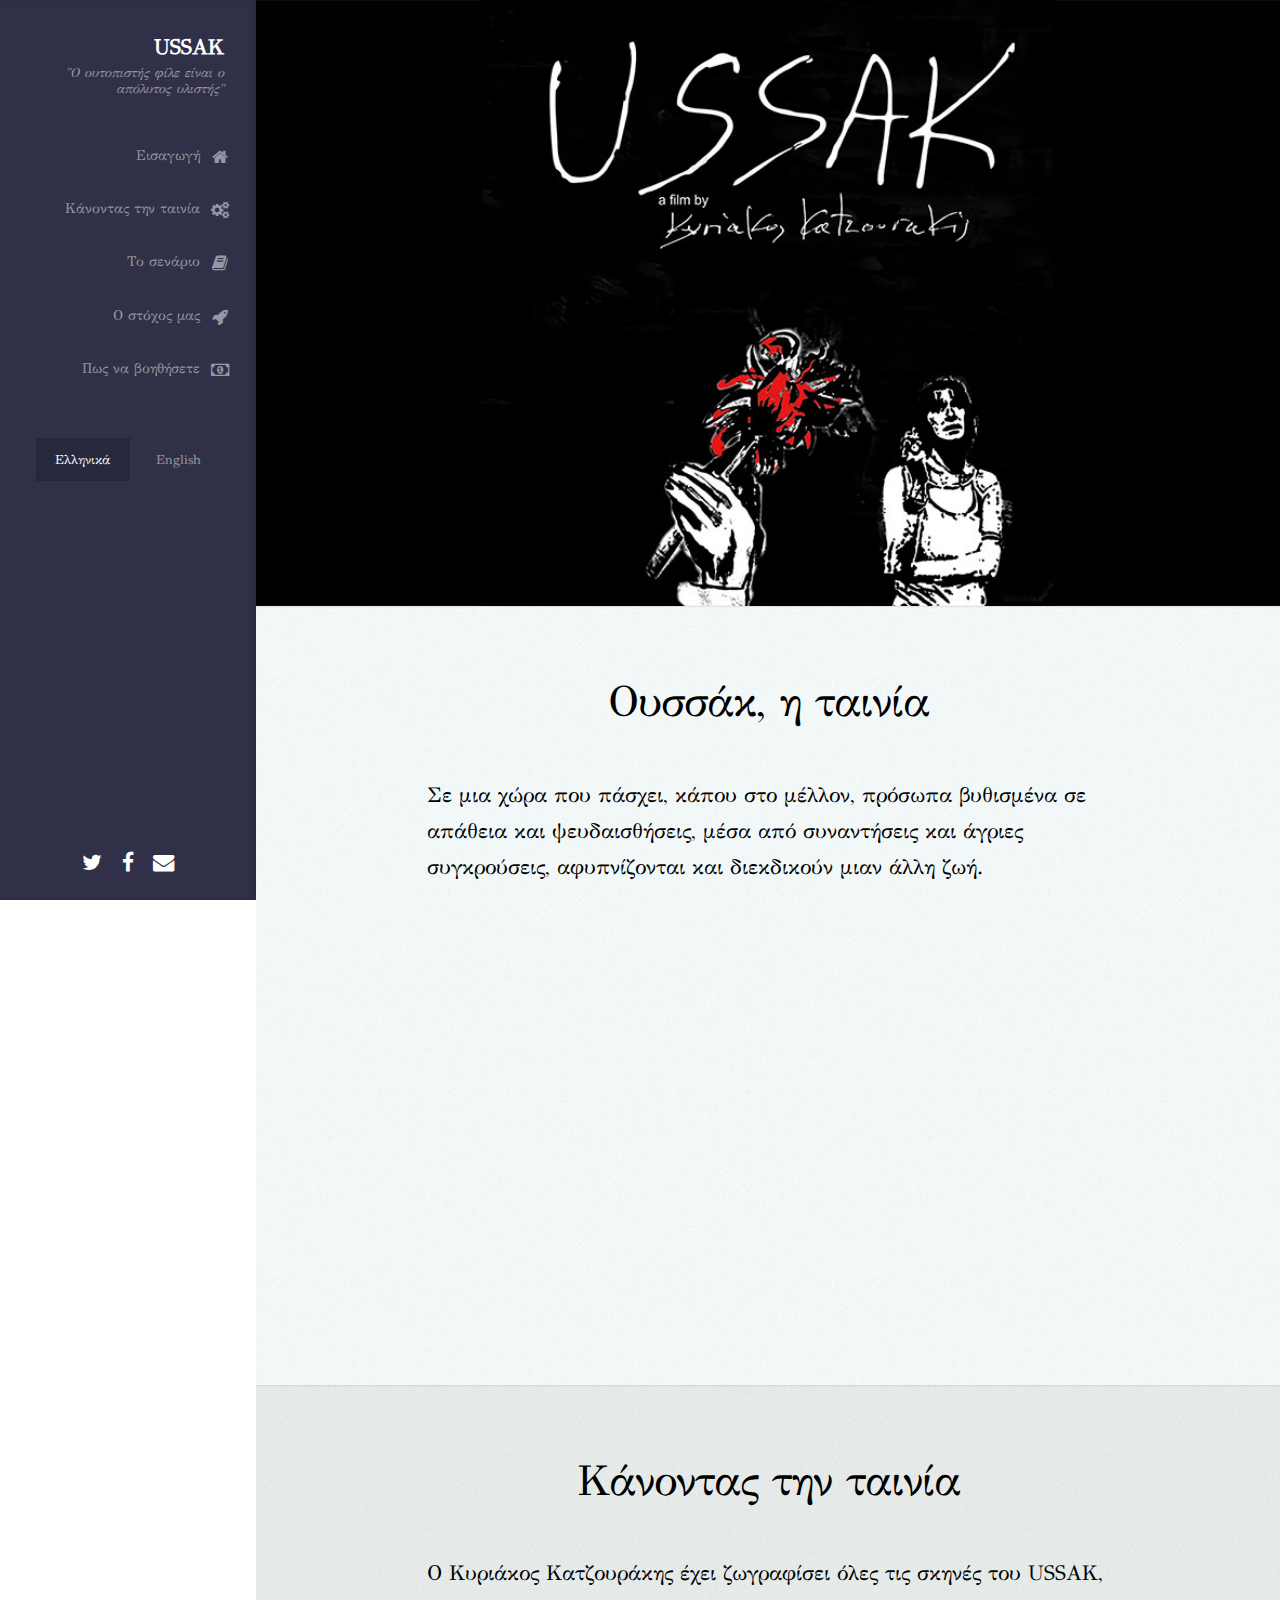
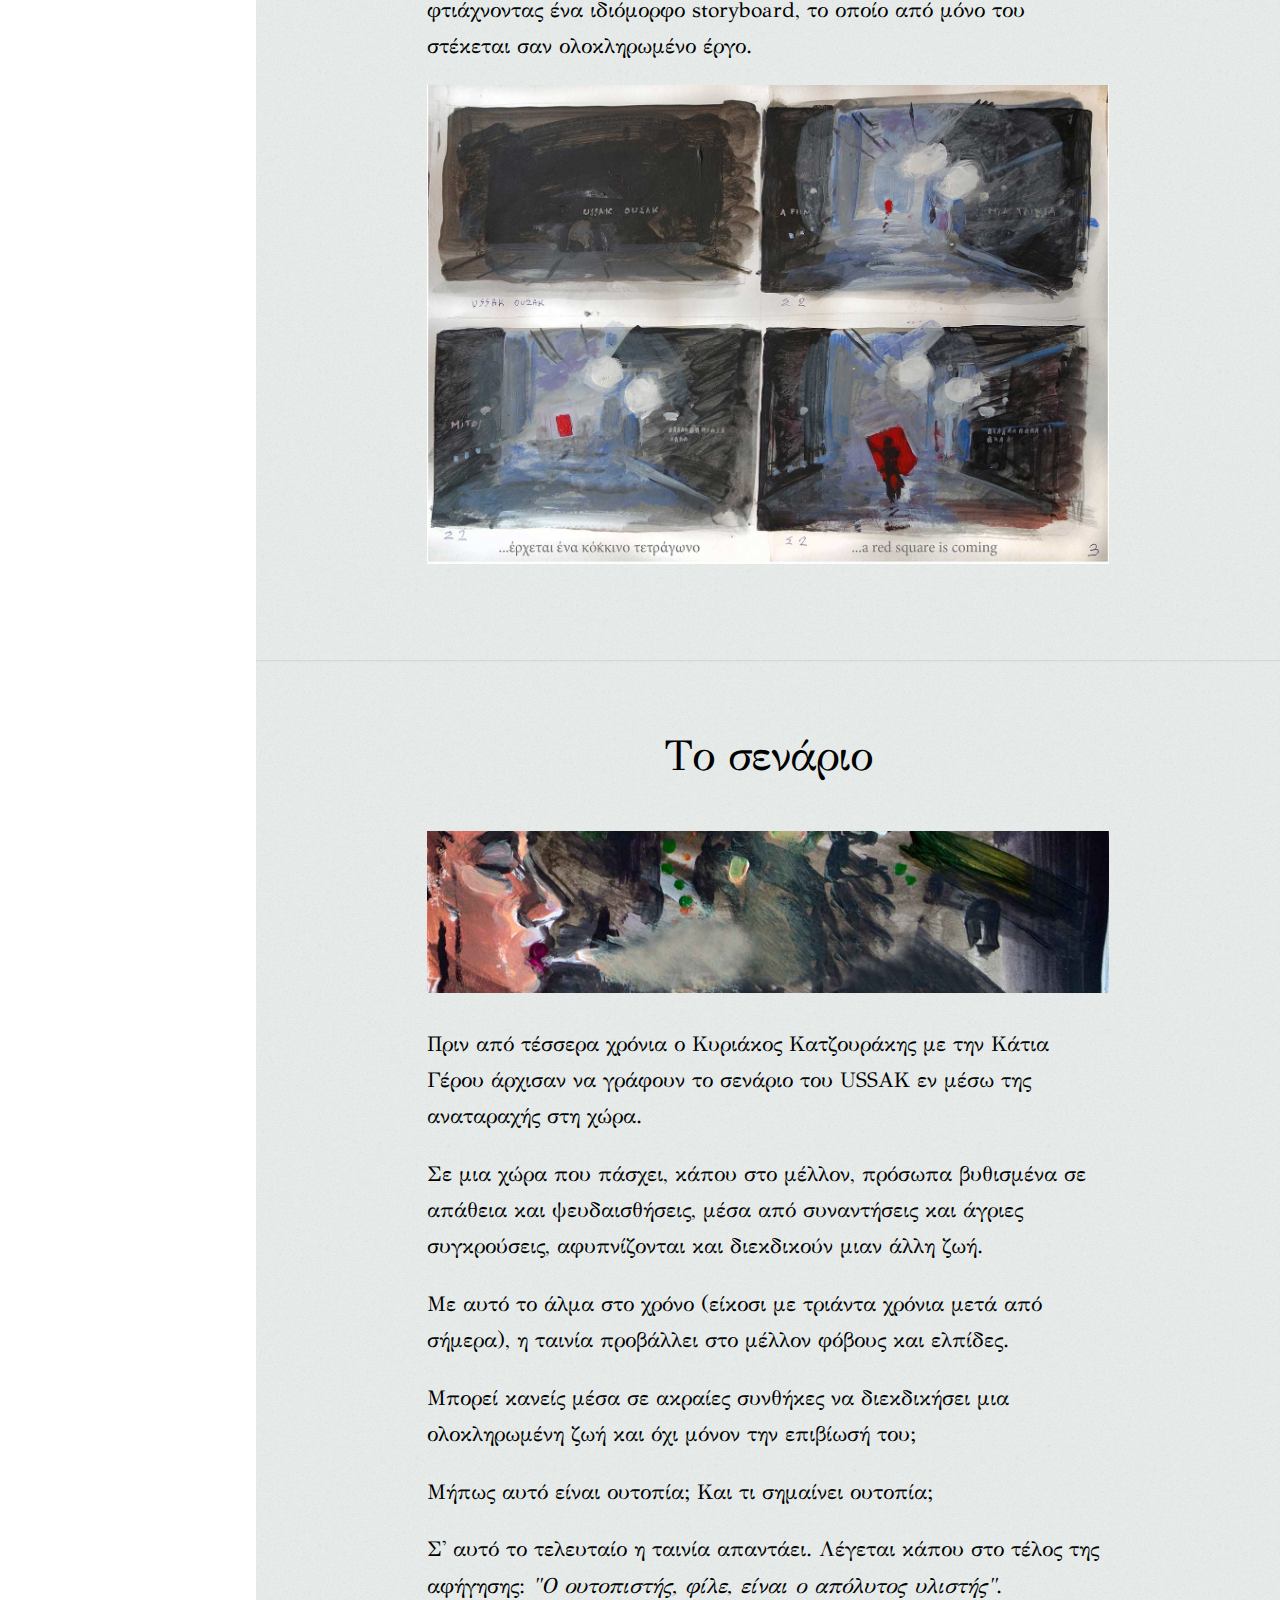
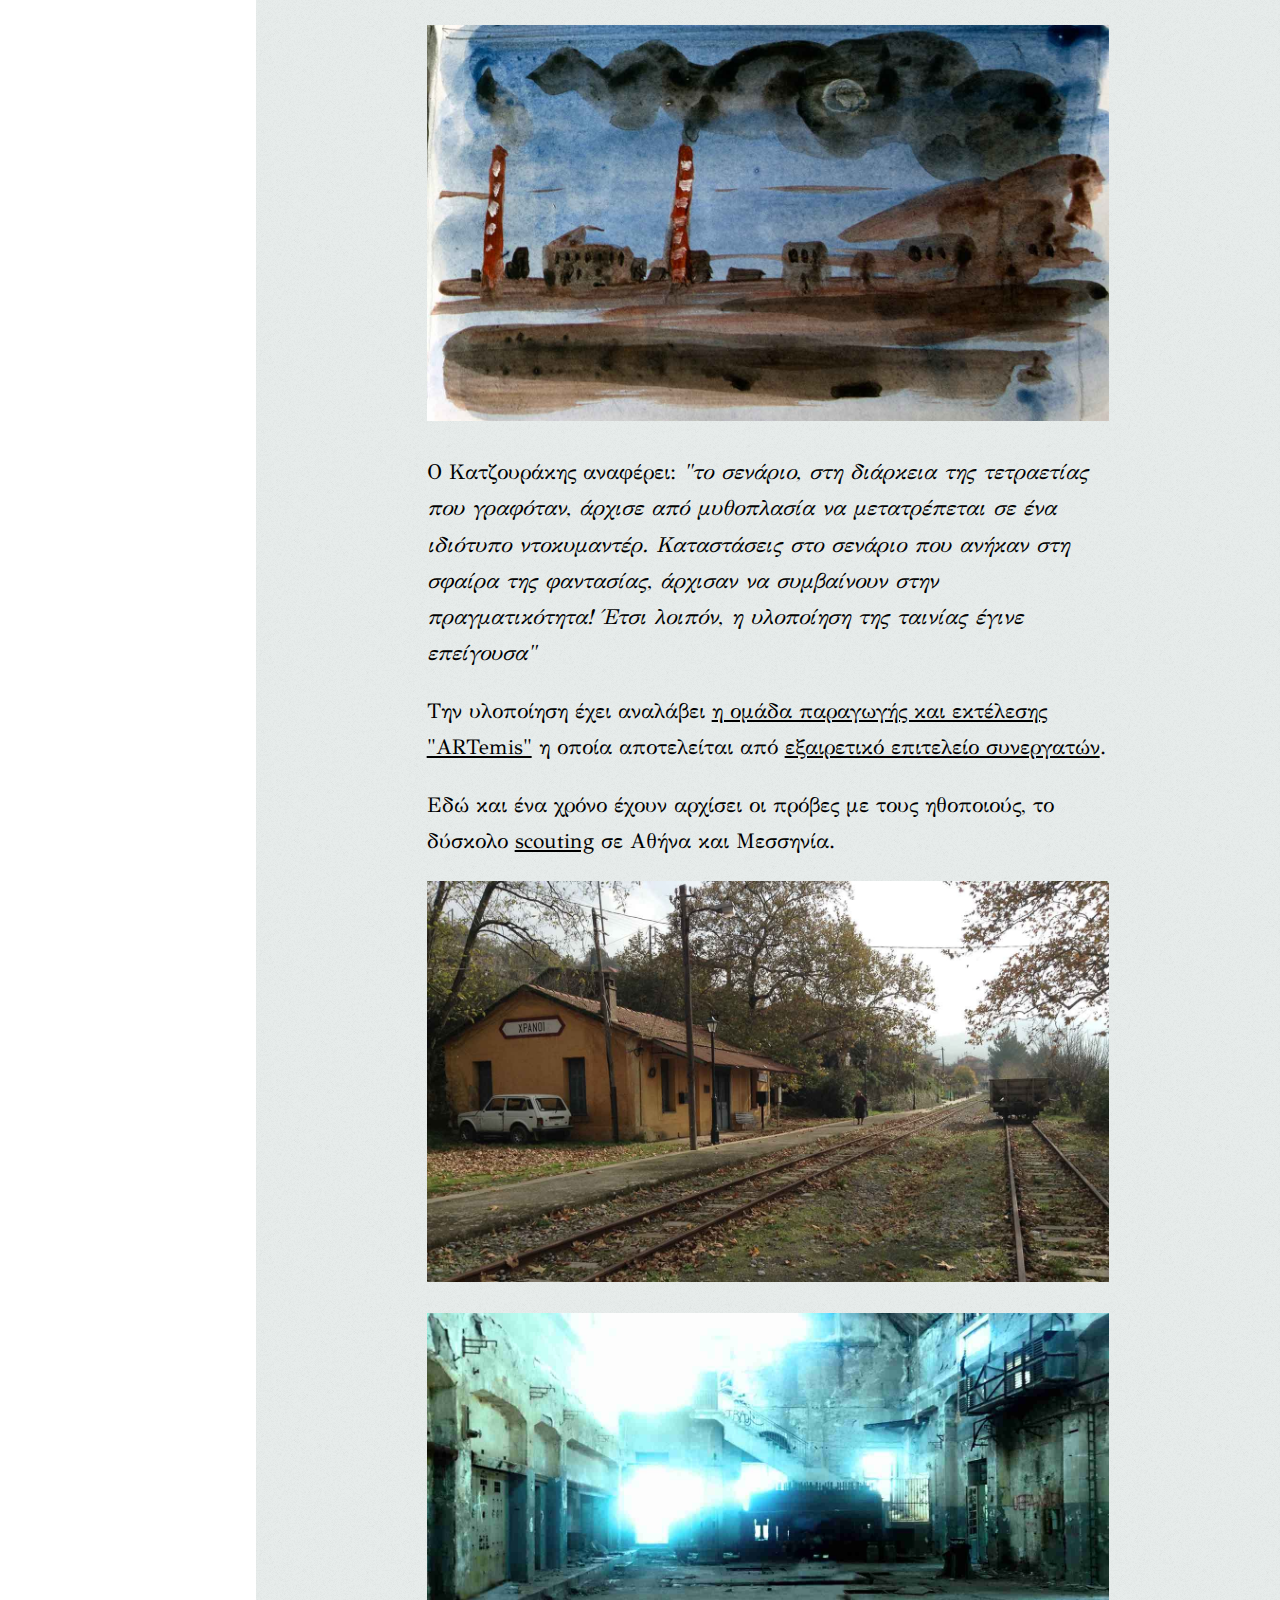
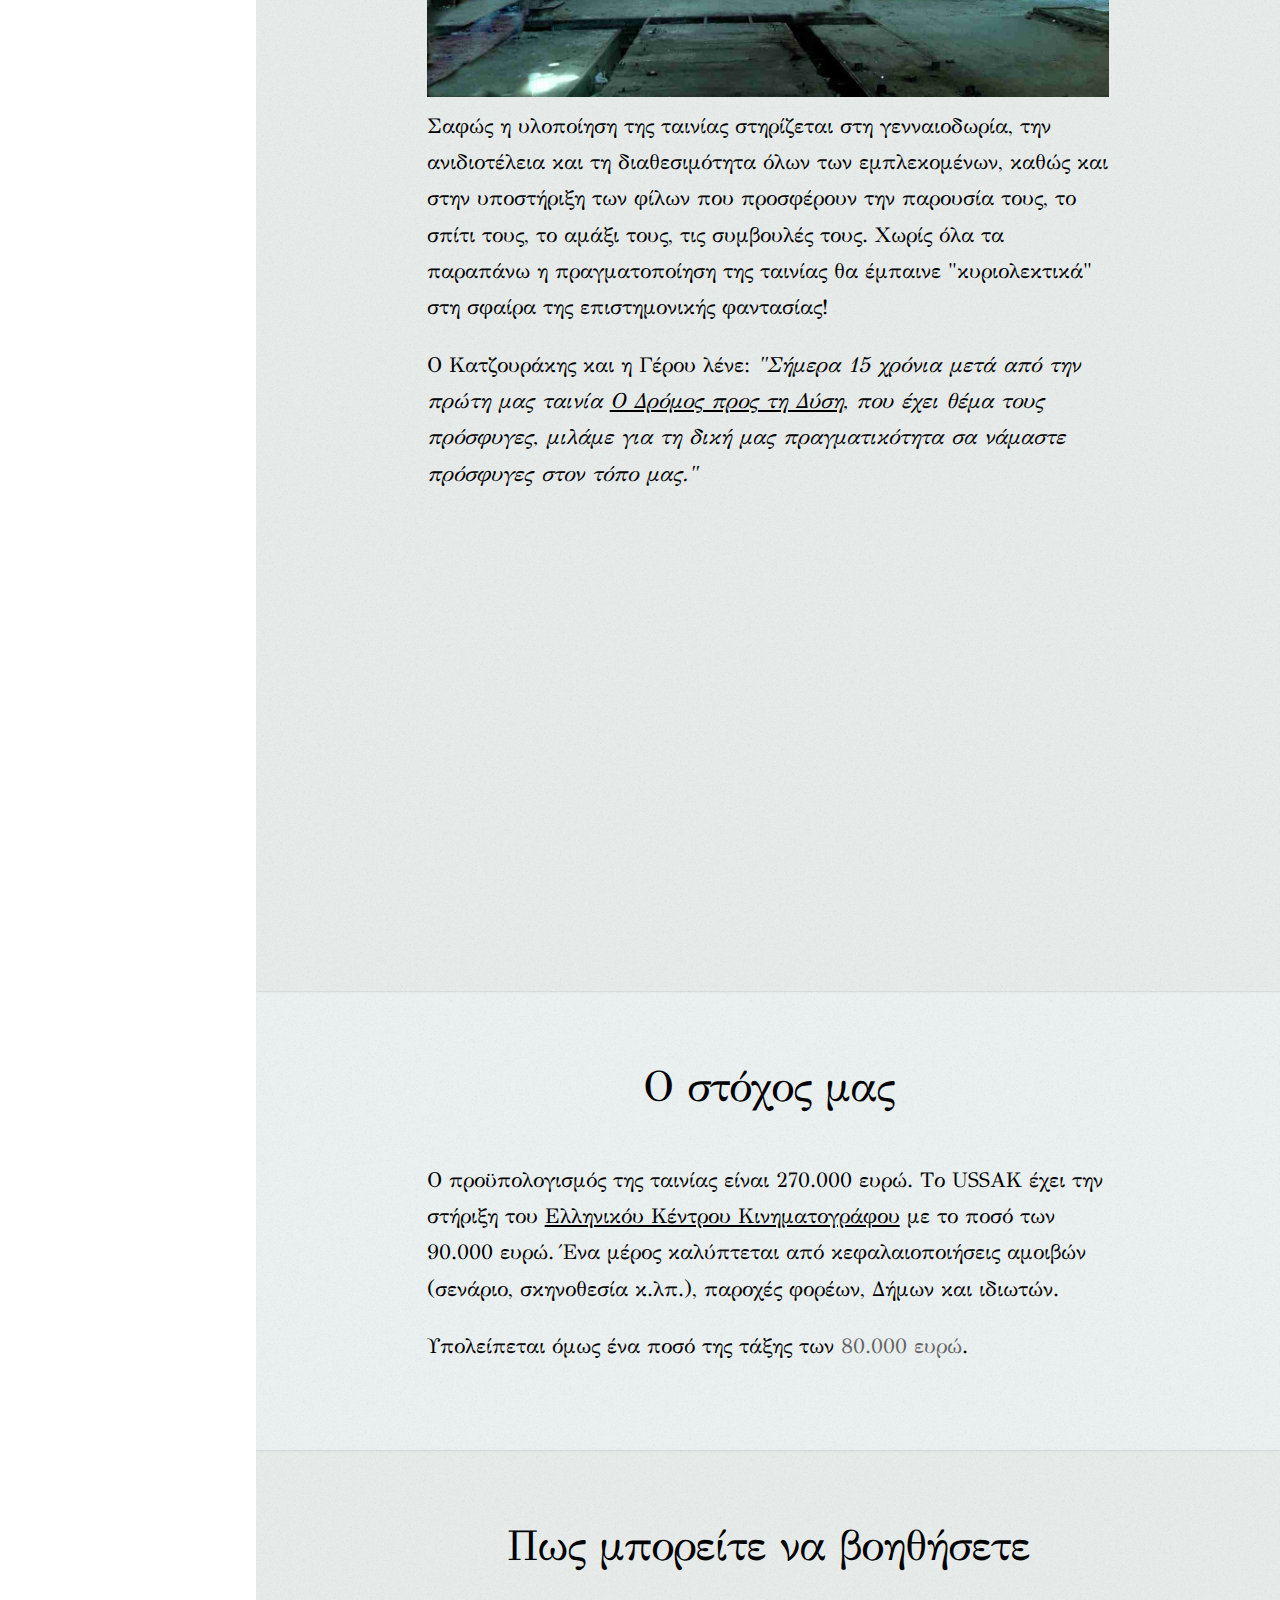
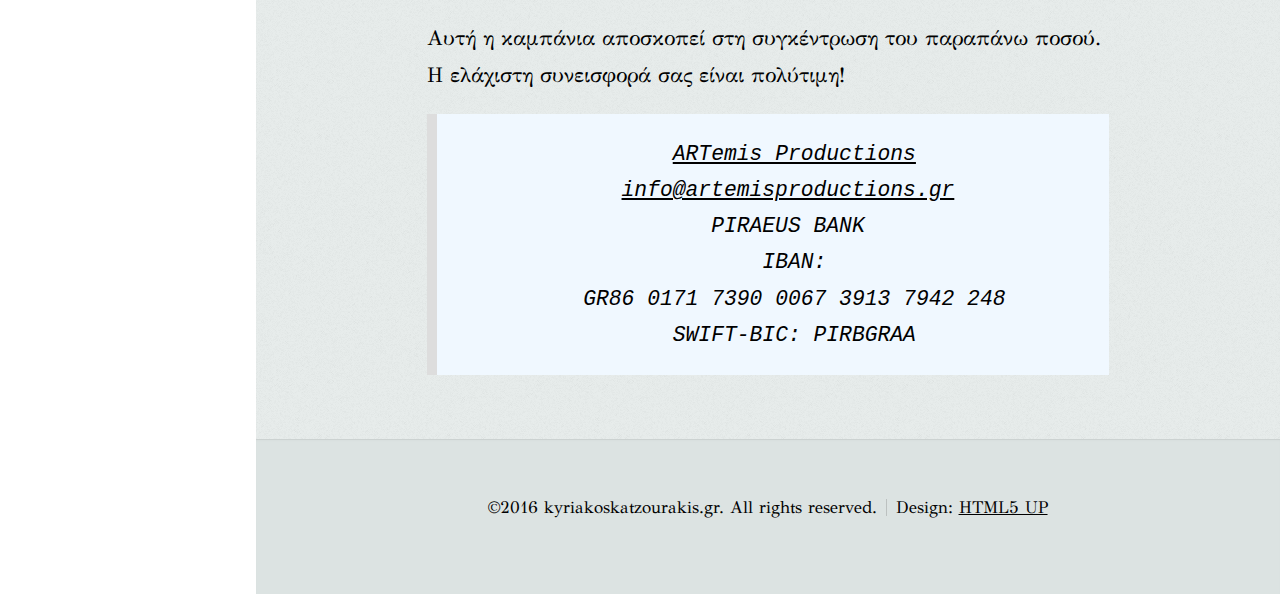
==== commit 0d540d0e: "Change header bc, add language selector, increase container padding" ====
--- a/ussak.kyriakoskatzourakis.gr/index.html
+++ b/ussak.kyriakoskatzourakis.gr/index.html
@@ -18,6 +18,18 @@
 	</head>
 	<body>
 
+    <!-- Google analytics -->
+    <script>
+  (function(i,s,o,g,r,a,m){i['GoogleAnalyticsObject']=r;i[r]=i[r]||function(){
+  (i[r].q=i[r].q||[]).push(arguments)},i[r].l=1*new Date();a=s.createElement(o),
+  m=s.getElementsByTagName(o)[0];a.async=1;a.src=g;m.parentNode.insertBefore(a,m)
+  })(window,document,'script','//www.google-analytics.com/analytics.js','ga');
+
+  ga('create', 'UA-73092046-1', 'auto');
+  ga('send', 'pageview');
+
+</script>
+
 		<!-- Header -->
 			<div id="header">
 
@@ -26,10 +38,11 @@
 					<!-- Logo -->
 						<div id="logo">
 							<!--<span class="image avatar48"><img src="images/avatar.jpg" alt="" /></span>-->
-							<h1 id="title">USSAK</h1>
+							<h1 id="title"><a href="/">USSAK</a></h1>
 							<p><i>"Ο ουτοπιστής φίλε είναι ο απόλυτος υλιστής"</i></p>
 						</div>
-
+                      
+                       
 					<!-- Nav -->
 						<nav id="nav">
 							<!--
@@ -53,19 +66,27 @@
 								<!--<li><a href="#support" id="suport-link" class="skel-layers-ignoreHref"><span class="icon fa-key">How you can help</span></a></li>-->
 								<li><a href="#goal" id="goal-link" class="skel-layers-ignoreHref"><span class="icon fa-rocket">Ο στόχος μας</span></a></li>
 								<li><a href="#support" id="suport-link" class="skel-layers-ignoreHref"><span class="icon fa-money">Πως να βοηθήσετε</span></a></li>
-								<!--<li><a href="#support" id="suport-link" class="skel-layers-ignoreHref"><span class="icon fa-child">How you can help</span></a></li>-->
+								<!--<li><a href="#support" id="suport-link" class="skel-layers-ignoreHref"><span class="icon fa-child">How you can help</span></a></li>-->                                                                                                
 							</ul>
 						</nav>
-
+                        
+                         <div id="lang">
+                            <ul>
+                                <li><a href="#" class="active">Ελληνικά</a></li>
+                                <li><a href="index.el.html">English</a></li>
+                            </ul>
+                        </div>
+
+                                             
 				</div>
 
 				<div class="bottom">
 
 					<!-- Social Icons -->
 						<ul class="icons">
-							<li><a href="https://twitter.com/kkatzourakis" class="icon fa-twitter"><span class="label">Twitter</span></a></li>
-							<li><a href="https://www.facebook.com/ussakfilm" class="icon fa-facebook"><span class="label">Facebook</span></a></li>
-							<li><a href="mailto:ussak@kyriakoskatzourakis.gr" class="icon fa-envelope"><span class="label">Email</span></a></li>
+							<li><a href="https://twitter.com/kkatzourakis" target="_blank" class="icon fa-twitter"><span class="label">Twitter</span></a></li>
+							<li><a href="https://www.facebook.com/ussakfilm" target="_blank" class="icon fa-facebook"><span class="label">Facebook</span></a></li>
+							<li><a href="mailto:ussak@kyriakoskatzourakis.gr" target="_blank" class="icon fa-envelope"><span class="label">Email</span></a></li>
 						</ul>
 
 				</div>
@@ -95,7 +116,7 @@
 
 				<!-- Intro -->
 					<section id="intro" class="two">
-						<div class="container">
+						<div class="container 75%">
 
 							<header>
 								<h2>Ουσσάκ, η ταινία</h2>
@@ -111,7 +132,7 @@
 
                     <!-- Making the film -->
 					<section id="making" class="four">
-						<div class="container">
+						<div class="container 75%">
 
 							<header>
 								<h2>Κάνοντας την ταινία</h2>
@@ -142,7 +163,7 @@
 
 				<!-- The Script -->
 					<section id="script" class="four">
-						<div class="container">
+						<div class="container 75%">
 
 							<header>
 								<h2>Το σενάριο</h2>
@@ -159,15 +180,19 @@
 <p>    <img src="images/ussak-factories.jpg" width="100%" alt=""></p>
     
 <p>Ο Κατζουράκης αναφέρει: <em>&quot;το σενάριο, στη διάρκεια της τετραετίας που γραφόταν, άρχισε από μυθοπλασία να μετατρέπεται σε ένα ιδιότυπο ντοκυμαντέρ. Καταστάσεις στο σενάριο που ανήκαν στη σφαίρα της φαντασίας, άρχισαν να συμβαίνουν στην πραγματικότητα! Έτσι λοιπόν, η υλοποίηση της ταινίας έγινε επείγουσα&quot;</em></p>
-<p>Την υλοποίηση έχει αναλάβει <a href="http://www.artemisproductions.gr">η ομάδα παραγωγής και εκτέλεσης 
-&quot;ARTemis&quot;</a> η οποία αποτελείται από <a href="#">εξαιρετικό επιτελείο συνεργατών</a>.</p>
-<p>Εδώ και ένα χρόνο έχουν αρχίσει οι πρόβες με τους ηθοποιούς, το δύσκολο <a href="https://en.wikipedia.org/wiki/Location_scouting">scouting</a> σε Αθήνα και Μεσσηνία.</p>
-<p>    <img src="images/ussak-scouting-hranoi.jpg" width="100%" alt=""></p>
+<p>Την υλοποίηση έχει αναλάβει <a href="http://www.artemisproductions.gr"  target="_blank">η ομάδα παραγωγής και εκτέλεσης 
+&quot;ARTemis&quot;</a> η οποία αποτελείται από <a href="crew.html">εξαιρετικό επιτελείο συνεργατών</a>.</p>
+<p>Εδώ και ένα χρόνο έχουν αρχίσει οι πρόβες με τους ηθοποιούς, το δύσκολο <a href="https://en.wikipedia.org/wiki/Location_scouting"  target="_blank">scouting</a> σε Αθήνα και Μεσσηνία.</p>
+
+<div class="row">    
+
+    <div class="12u 12u$(mobile)">    <img src="images/ussak-scouting-hranoi.jpg" width="100%" alt=""></div>
+    <div class="12u 12u$(mobile)">    <img src="images/ussak-zafos-cafe.jpg"   width="100%" alt=""></div>
+</div>
 
 <p>Σαφώς η υλοποίηση της ταινίας στηρίζεται στη γενναιοδωρία, την ανιδιοτέλεια και τη διαθεσιμότητα όλων των εμπλεκομένων, καθώς και στην υποστήριξη των φίλων που προσφέρουν την παρουσία τους, το σπίτι τους, το αμάξι τους, τις συμβουλές τους. Χωρίς όλα τα παραπάνω η πραγματοποίηση της ταινίας θα έμπαινε &quot;κυριολεκτικά&quot; στη σφαίρα της επιστημονικής φαντασίας!</p>
 <p>Ο Κατζουράκης και η Γέρου λένε: <em>"Σήμερα 15 χρόνια μετά από την πρώτη μας ταινία 
         <strong><a href="https://player.vimeo.com/video/21444544" target="_blank">Ο Δρόμος προς τη Δύση</a></strong>, που έχει θέμα τους πρόσφυγες,
-, που έχει θέμα τους πρόσφυγες,
     μιλάμε για τη δική μας πραγματικότητα σα νάμαστε πρόσφυγες στον τόπο μας."</em></p>
 
 <div class="video-container">
@@ -183,7 +208,7 @@
 
 				<!-- Our goal -->
 					<section id="goal" class="three">
-						<div class="container">
+						<div class="container 75%">
 
 							<header>
 								<h2>Ο στόχος μας</h2>
@@ -191,7 +216,7 @@
 
 							<!--<a href="#" class="image featured"><img src="images/pic08.jpg" alt="" /></a>-->
 
-<p>Ο προϋπολογισμός της ταινίας είναι 270.000 ευρώ. Το USSAK έχει την στήριξη του ΕΚΚ με το ποσό των 90.000 ευρώ.
+<p>Ο προϋπολογισμός της ταινίας είναι 270.000 ευρώ. Το USSAK έχει την στήριξη του  <a href="http://www.gfc.gr/" target="_blank">Ελληνικόυ Κέντρου Κινηματογράφου</a> με το ποσό των 90.000 ευρώ.
 Ένα μέρος καλύπτεται από κεφαλαιοποιήσεις αμοιβών (σενάριο, σκηνοθεσία κ.λπ.), παροχές φορέων, Δήμων και ιδιωτών.
 <p>Υπολείπεται όμως ένα ποσό της τάξης των <strong>80.000 ευρώ</strong>.</p>
 						</div>
@@ -200,7 +225,7 @@
 
 				<!-- How you can help -->
 					<section id="support" class="four">
-						<div class="container">
+						<div class="container 75%">
 
 							<header>
 								<h2>Πως μπορείτε να βοηθήσετε</h2>
--- a/ussak.kyriakoskatzourakis.gr/assets/css/my.css
+++ b/ussak.kyriakoskatzourakis.gr/assets/css/my.css
@@ -24,19 +24,110 @@
     border-bottom: none;
 }   
 
+a:hover {
+    color: #430000;    
+}
+
 #header {
     background: #111;
 } 
+
+#header {
+    background-color:#430000;
+    background-color: #353631;
+    background-color: #303049;
+}
+
+#header .icons a {
+    color: rgba(255, 255, 255, 10.5);
+}
+
+/* language selector */
+
+#lang {
+     /*background-color:rgba(68, 68, 68, 0.35);*/
+    /*margin-right: 1.5em;*/
+    text-align: center;    
+}
+
+#lang ul {
+    margin-bottom: 1.75em;
+}
+
+#lang li {
+    display: inline-block;
+}
+
+#lang ul li a.active {
+    background: rgba(0, 0, 0, 0.15);
+    box-shadow: inset 0 0 0.25em 0 rgba(0, 0, 0, 0.125);
+    color: #fff;
+}
+
+#lang ul li a {
+    display: block;
+    padding: 0.25em 1.5em 0.25em 1.5em;
+    color: rgba(255, 255, 255, 0.5);
+    text-decoration: none;
+    outline: 0;
+    border: 0;
+    -moz-transition: none;
+    -webkit-transition: none;
+    -ms-transition: none;
+    transition: none;
+    
+    font-size: 0.6em;
+}
+
+/* navigation */
+
+#nav ul li a span:before {
+    color: rgba(255, 255, 255, 0.5);
+}
+
+#nav ul li a.active span:before {
+    color: #fff;
+}
+
+/* cover image */
+
 #main > section.cover {
-    padding: 11.2em 0;
+    padding: 14.2em 0;
     background-size: cover;
     background-position: center center;
+}
+    
+
+@media screen and (max-width: 736px) {
+    #main > section.cover {
+        padding: 13em 0;
+        background-size: cover;
+        background-position: center center;
+    }
+}
+
+@media screen and (max-width: 560px) {
+    #main > section.cover {
+        padding: 12em 0;
+        background-size: cover;
+        background-position: center center;
+    }
+}
+
+@media screen and (max-width: 560px) {
+    #main > section.cover {
+        padding: 11em 0;
+        background-size: cover;
+        background-position: center center;
+    }
 }
 
 #main > section.one {
     background-color: #81918E;
     background-image: url("../../images/ussak-flower-banner.jpg");
 }
+
+
 
 #main > section p {
     text-align: left;
@@ -58,11 +149,12 @@
 	position:absolute;
 	top: 0;
 	left:0;
-	width:80%;
-	height:80%;    
+	width:100%;
+	height:100%;    
 }
 
 .donate-container {
+    background-color: aliceblue;
     font-family: Courier New, Courier, monospace;
 }
 
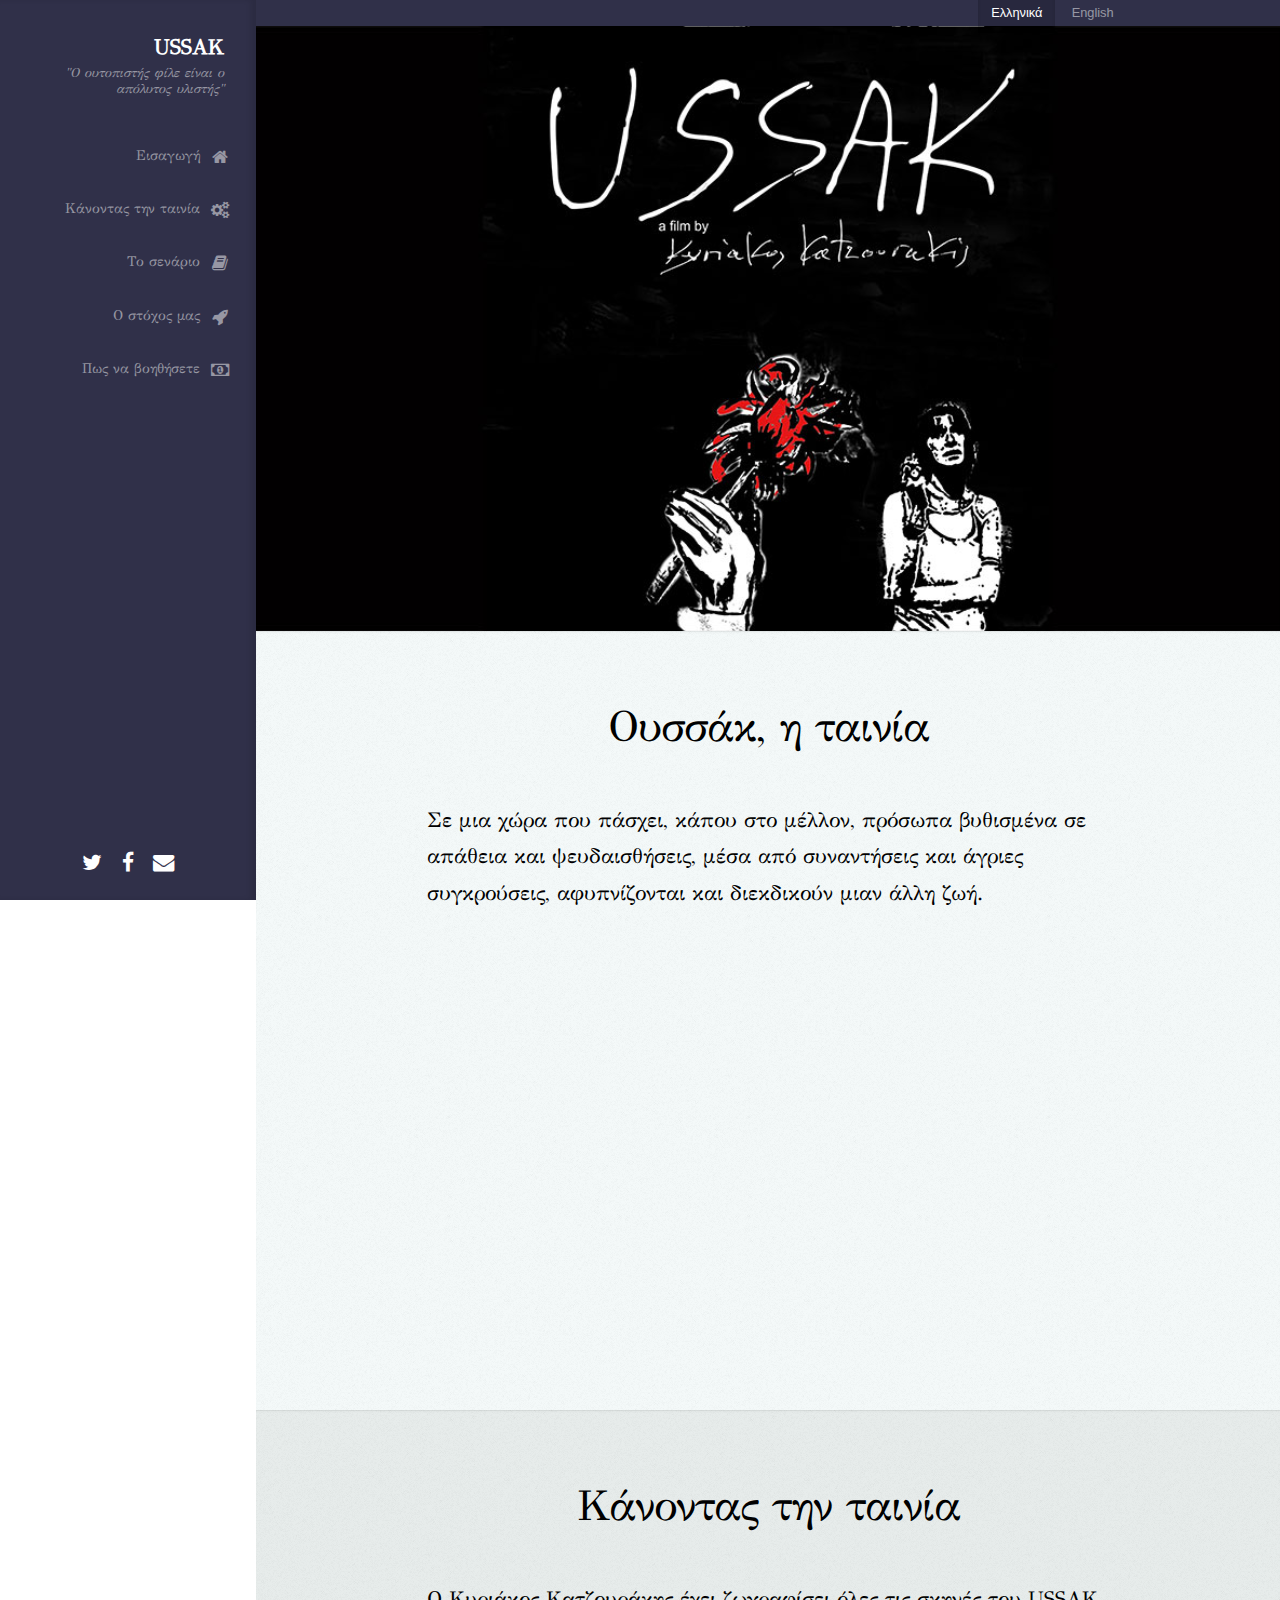
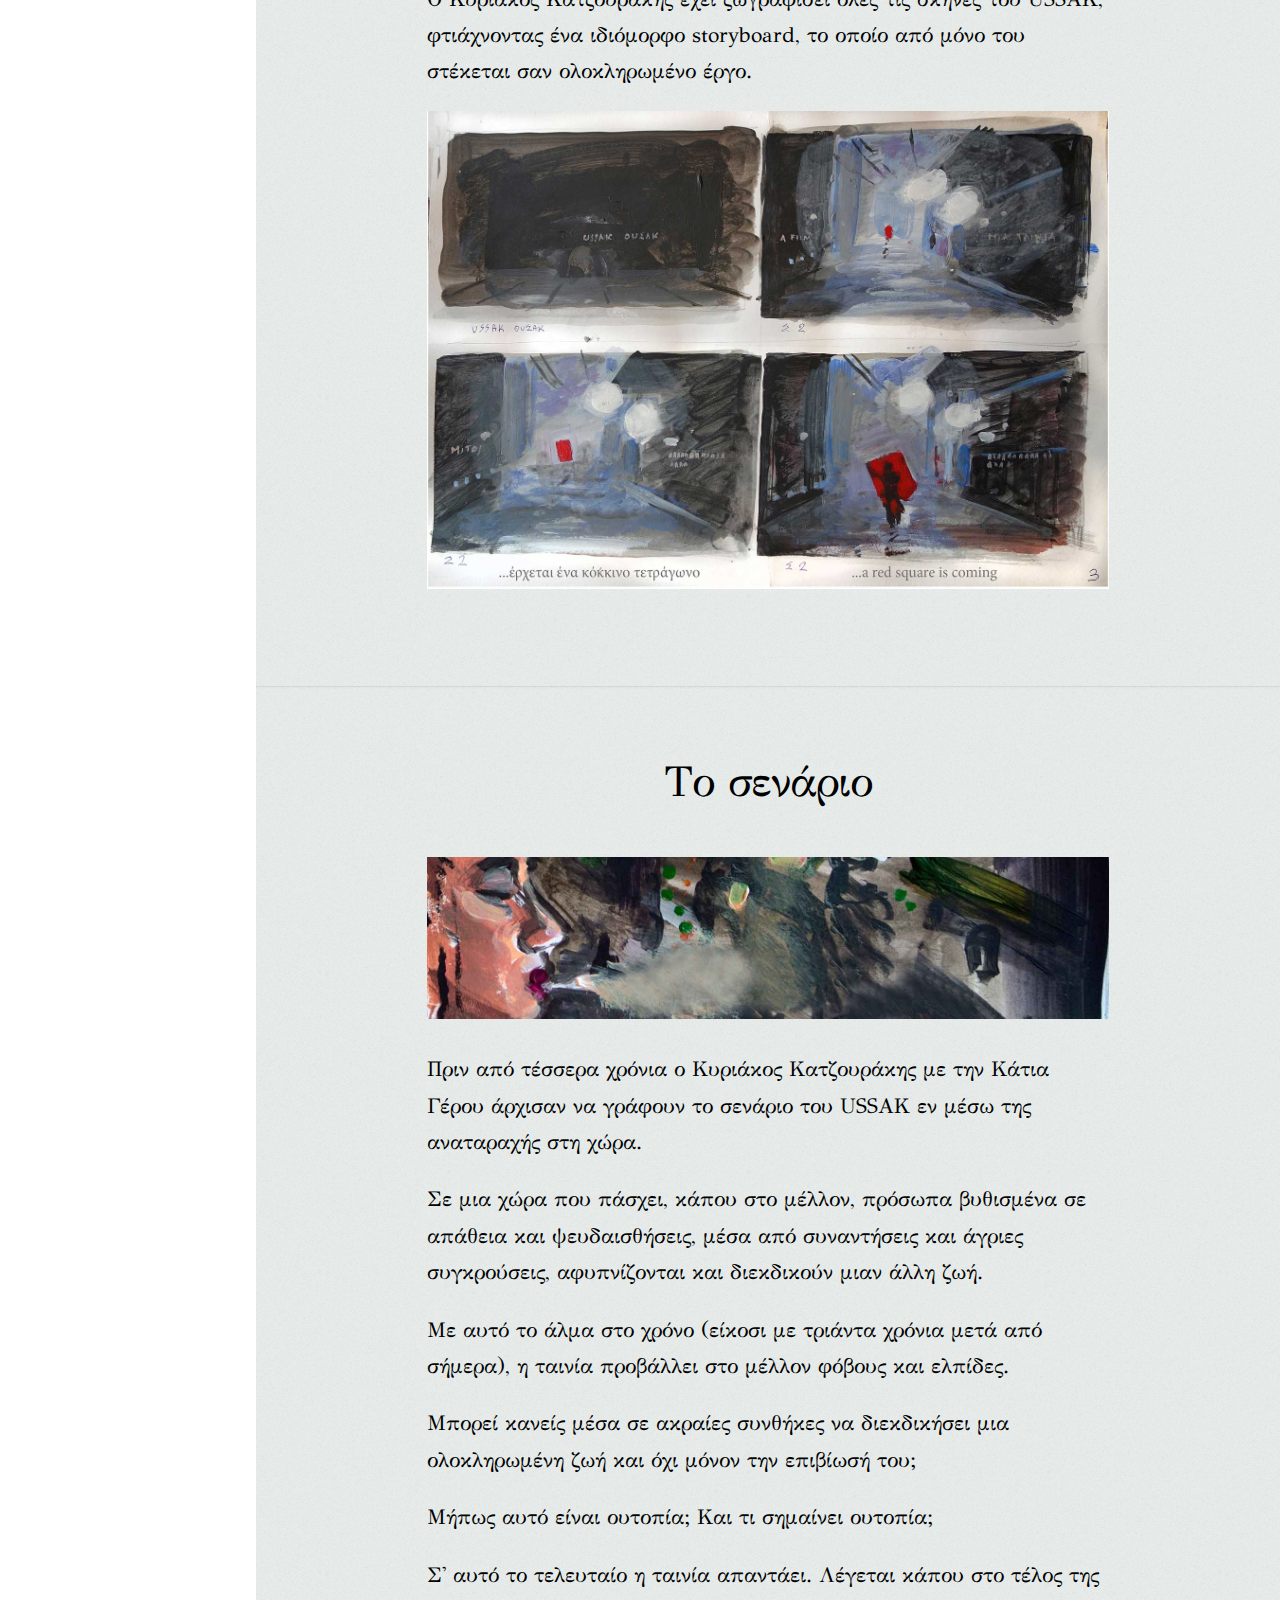
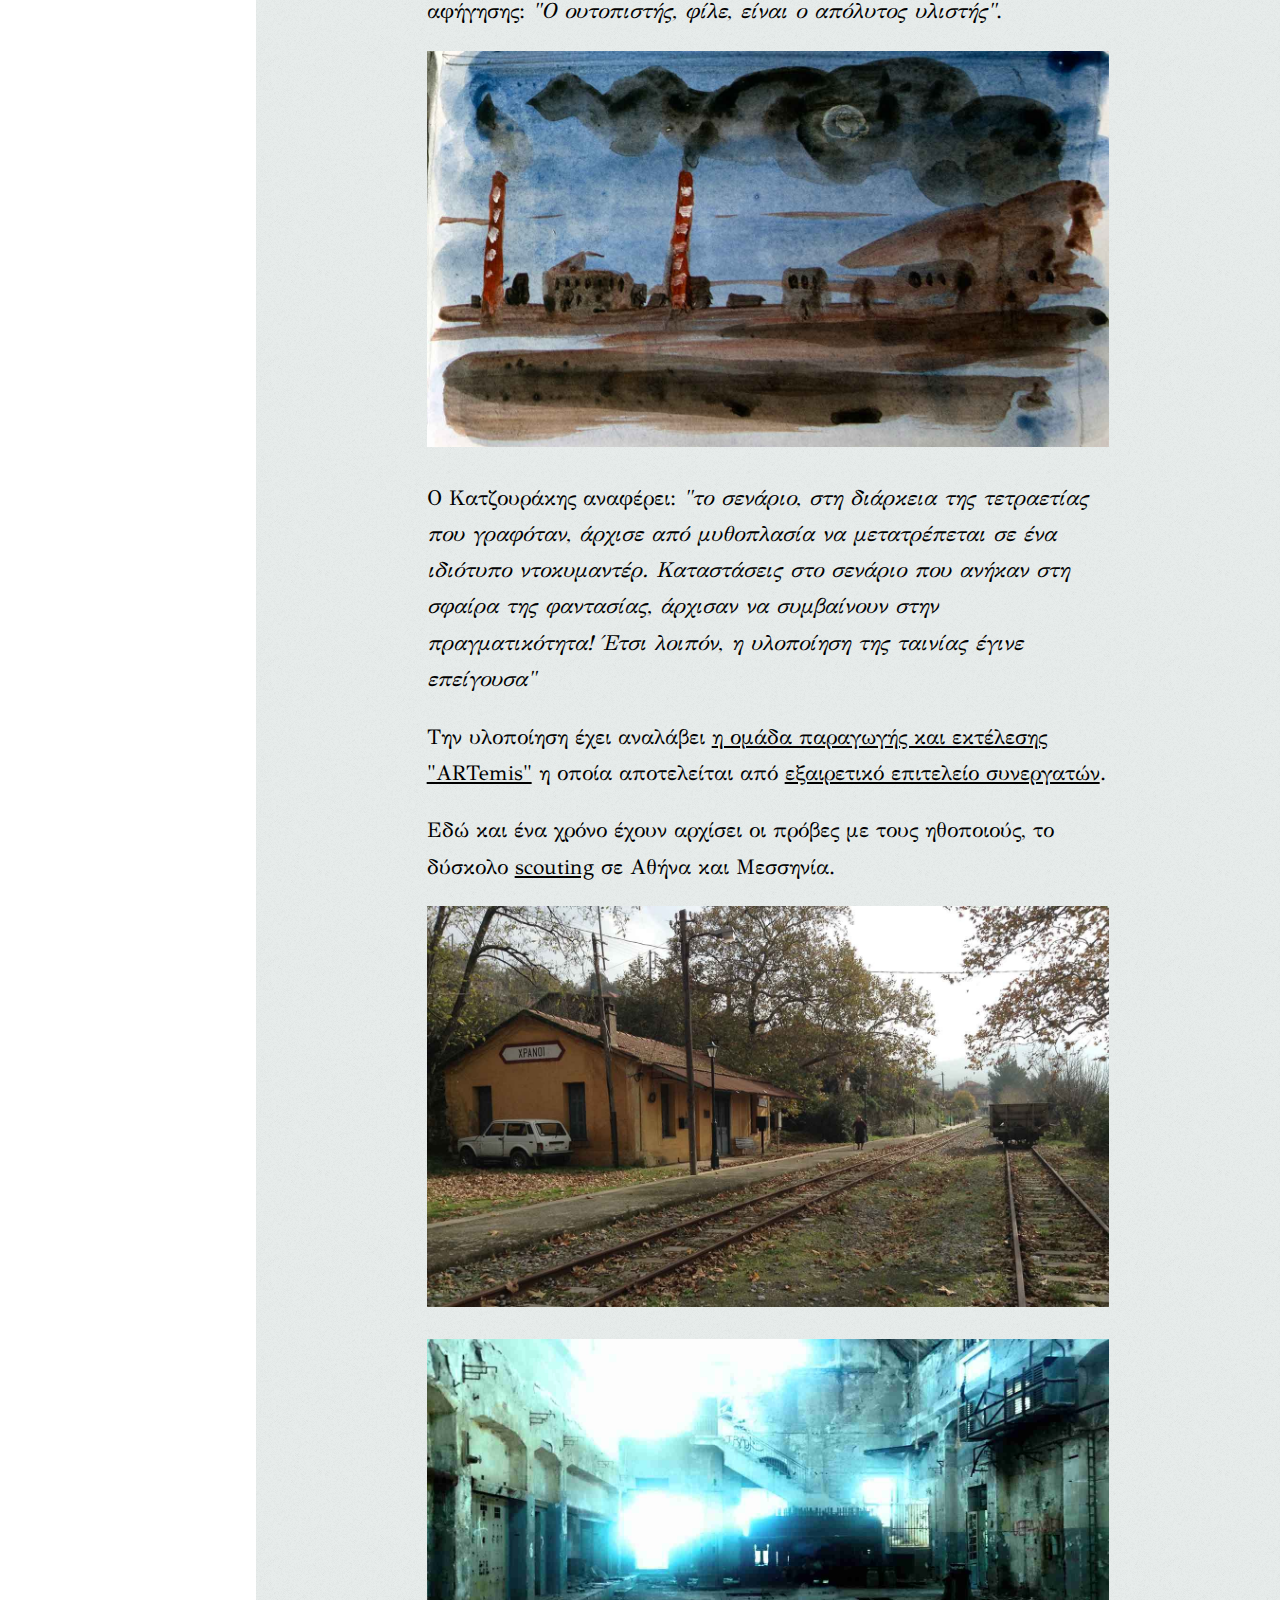
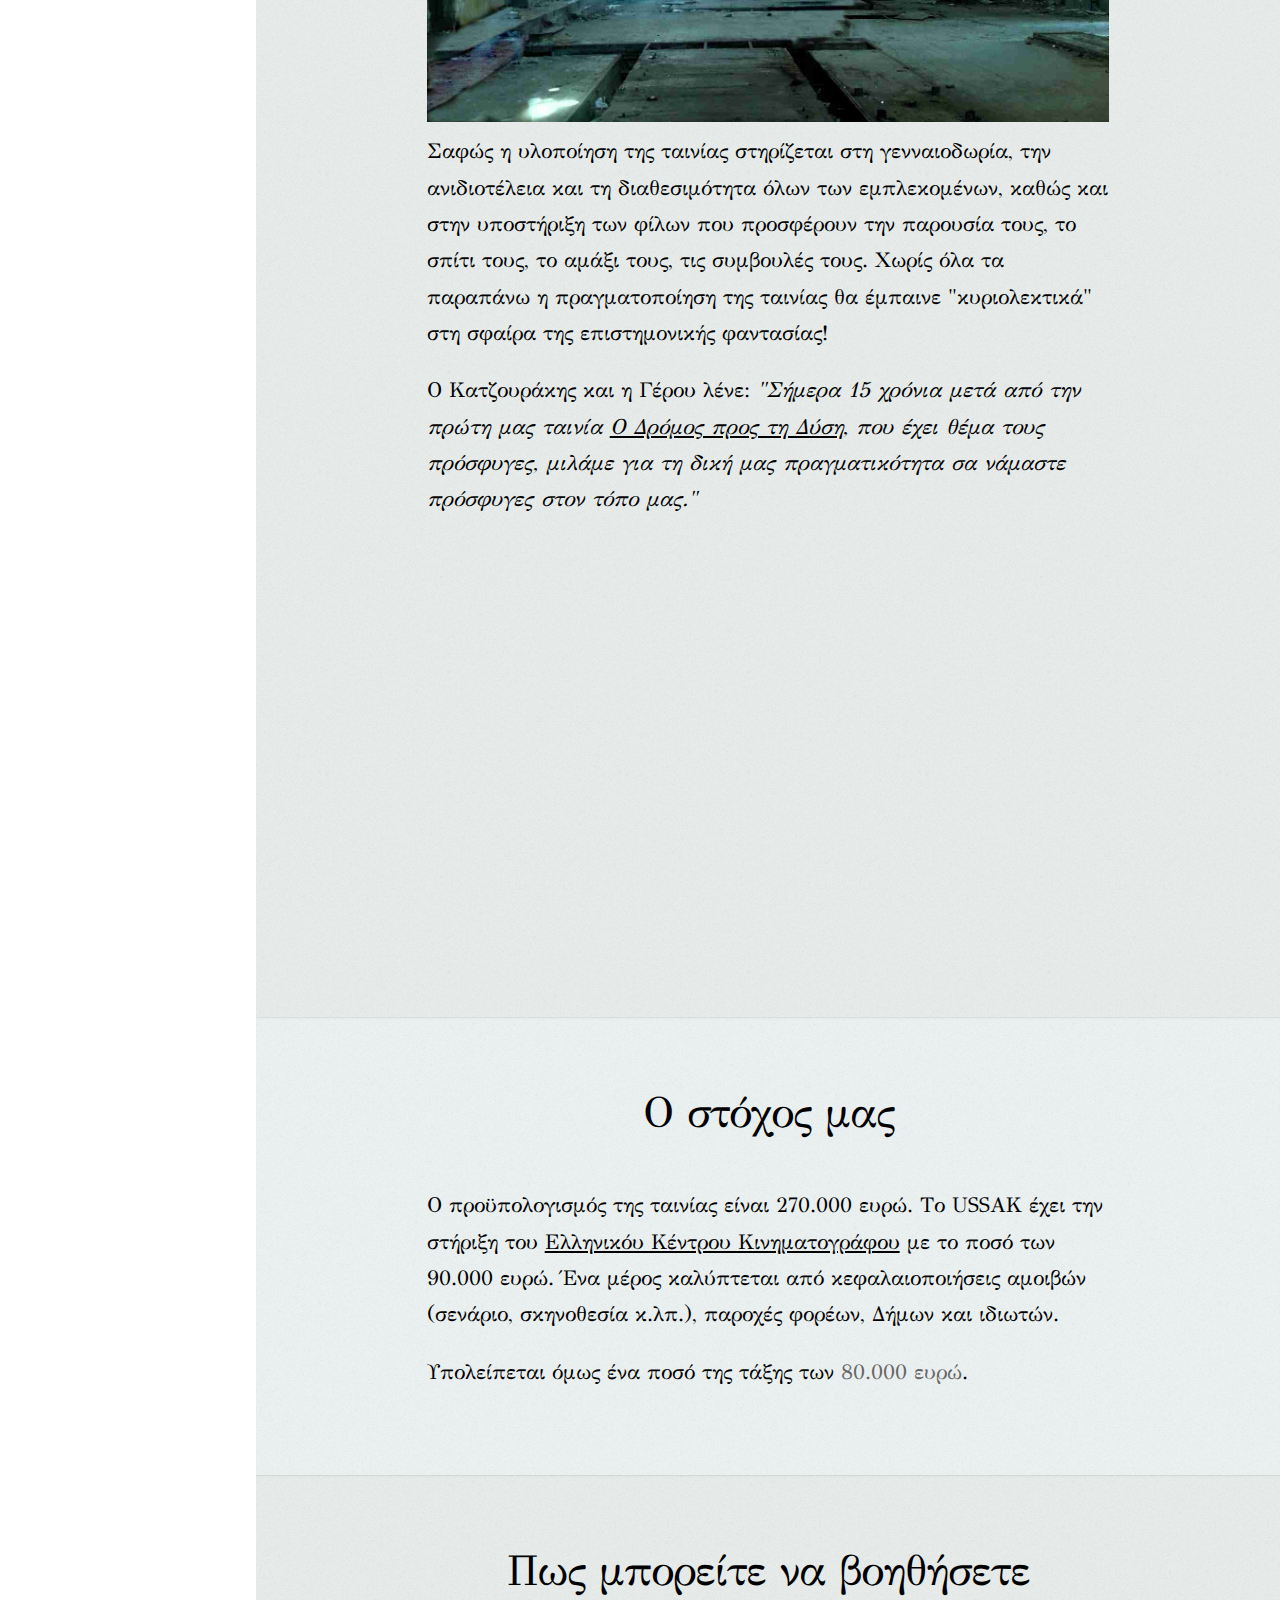
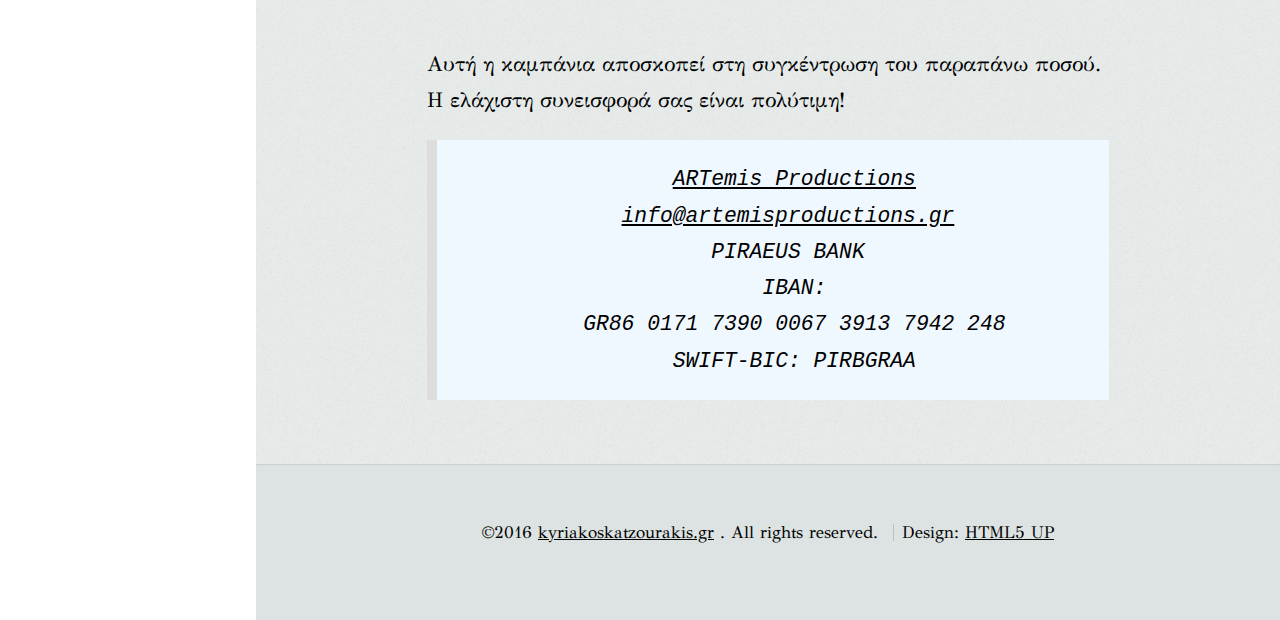
==== commit eb4ec3bc: "Add top bar for language selection" ====
--- a/ussak.kyriakoskatzourakis.gr/index.html
+++ b/ussak.kyriakoskatzourakis.gr/index.html
@@ -5,47 +5,48 @@
 	Free for personal and commercial use under the CCA 3.0 license (html5up.net/license)
 -->
 <html>
-	<head>
-		<title>USSAK, μια ταινία του Κυριάκου Κατζουράκη</title>
-		<meta charset="utf-8" />
-		<meta name="viewport" content="width=device-width, initial-scale=1" />
-        <link rel="shortcut icon" type="image/png" href="/favicon.png"/>
-		<!--[if lte IE 8]><script src="assets/js/ie/html5shiv.js"></script><![endif]-->
-		<link rel="stylesheet" href="assets/css/main.css" />
-		<link rel="stylesheet" href="assets/css/my.css" />
-		<!--[if lte IE 8]><link rel="stylesheet" href="assets/css/ie8.css" /><![endif]-->
-		<!--[if lte IE 9]><link rel="stylesheet" href="assets/css/ie9.css" /><![endif]-->
-	</head>
-	<body>
+
+<head>
+    <title>USSAK, μια ταινία του Κυριάκου Κατζουράκη</title>
+    <meta charset="utf-8" />
+    <meta name="viewport" content="width=device-width, initial-scale=1" />
+    <link rel="shortcut icon" type="image/png" href="/favicon.png" />
+    <!--[if lte IE 8]><script src="assets/js/ie/html5shiv.js"></script><![endif]-->
+    <link rel="stylesheet" href="assets/css/main.css" />
+    <link rel="stylesheet" href="assets/css/my.css" />
+    <!--[if lte IE 8]><link rel="stylesheet" href="assets/css/ie8.css" /><![endif]-->
+    <!--[if lte IE 9]><link rel="stylesheet" href="assets/css/ie9.css" /><![endif]-->
+</head>
+
+<body>
 
     <!-- Google analytics -->
     <script>
-  (function(i,s,o,g,r,a,m){i['GoogleAnalyticsObject']=r;i[r]=i[r]||function(){
+        (function(i,s,o,g,r,a,m){i['GoogleAnalyticsObject']=r;i[r]=i[r]||function(){
   (i[r].q=i[r].q||[]).push(arguments)},i[r].l=1*new Date();a=s.createElement(o),
   m=s.getElementsByTagName(o)[0];a.async=1;a.src=g;m.parentNode.insertBefore(a,m)
   })(window,document,'script','//www.google-analytics.com/analytics.js','ga');
 
   ga('create', 'UA-73092046-1', 'auto');
   ga('send', 'pageview');
-
-</script>
-
-		<!-- Header -->
-			<div id="header">
-
-				<div class="top">
-
-					<!-- Logo -->
-						<div id="logo">
-							<!--<span class="image avatar48"><img src="images/avatar.jpg" alt="" /></span>-->
-							<h1 id="title"><a href="/">USSAK</a></h1>
-							<p><i>"Ο ουτοπιστής φίλε είναι ο απόλυτος υλιστής"</i></p>
-						</div>
-                      
-                       
-					<!-- Nav -->
-						<nav id="nav">
-							<!--
+    </script>
+
+    <!-- Header -->
+    <div id="header">
+
+        <div class="top">
+
+            <!-- Logo -->
+            <div id="logo">
+                <!--<span class="image avatar48"><img src="images/avatar.jpg" alt="" /></span>-->
+                <h1 id="title"><a href="/">USSAK</a></h1>
+                <p><i>"Ο ουτοπιστής φίλε είναι ο απόλυτος υλιστής"</i></p>
+            </div>
+
+
+            <!-- Nav -->
+            <nav id="nav">
+                <!--
 
 								Prologue's nav expects links in one of two formats:
 
@@ -58,47 +59,57 @@
 								   <li><a href="http://foobar.tld" id="foobar-link" class="icon fa-whatever-icon-you-want"><span class="label">Foobar</span></a></li>
 
 							-->
-							<ul>
-								<li><a href="#intro" id="intro-link" class="skel-layers-ignoreHref"><span class="icon fa-home">Εισαγωγή</span></a></li>
-								<li><a href="#making" id="making-link" class="skel-layers-ignoreHref"><span class="icon fa-gears">Κάνοντας την ταινία</span></a></li>
-								<li><a href="#script" id="script-link" class="skel-layers-ignoreHref"><span class="icon fa-book">Το σενάριο</span></a></li>
-								<!--<li><a href="#making" id="making-link" class="skel-layers-ignoreHref"><span class="icon fa-film">Making the film</span></a></li>-->
-								<!--<li><a href="#support" id="suport-link" class="skel-layers-ignoreHref"><span class="icon fa-key">How you can help</span></a></li>-->
-								<li><a href="#goal" id="goal-link" class="skel-layers-ignoreHref"><span class="icon fa-rocket">Ο στόχος μας</span></a></li>
-								<li><a href="#support" id="suport-link" class="skel-layers-ignoreHref"><span class="icon fa-money">Πως να βοηθήσετε</span></a></li>
-								<!--<li><a href="#support" id="suport-link" class="skel-layers-ignoreHref"><span class="icon fa-child">How you can help</span></a></li>-->                                                                                                
-							</ul>
-						</nav>
-                        
-                         <div id="lang">
-                            <ul>
-                                <li><a href="#" class="active">Ελληνικά</a></li>
-                                <li><a href="index.el.html">English</a></li>
-                            </ul>
-                        </div>
-
-                                             
-				</div>
-
-				<div class="bottom">
-
-					<!-- Social Icons -->
-						<ul class="icons">
-							<li><a href="https://twitter.com/kkatzourakis" target="_blank" class="icon fa-twitter"><span class="label">Twitter</span></a></li>
-							<li><a href="https://www.facebook.com/ussakfilm" target="_blank" class="icon fa-facebook"><span class="label">Facebook</span></a></li>
-							<li><a href="mailto:ussak@kyriakoskatzourakis.gr" target="_blank" class="icon fa-envelope"><span class="label">Email</span></a></li>
-						</ul>
-
-				</div>
-
-			</div>
-
-		<!-- Main -->
-			<div id="main">
-
-				<!-- Intro -->
-					<section id="top" class="one dark cover">
-						<!--<div class="container">
+                <ul>
+                    <li><a href="#intro" id="intro-link" class="skel-layers-ignoreHref"><span class="icon fa-home">Εισαγωγή</span></a></li>
+                    <li><a href="#making" id="making-link" class="skel-layers-ignoreHref"><span class="icon fa-gears">Κάνοντας την ταινία</span></a></li>
+                    <li><a href="#script" id="script-link" class="skel-layers-ignoreHref"><span class="icon fa-book">Το σενάριο</span></a></li>
+                    <!--<li><a href="#making" id="making-link" class="skel-layers-ignoreHref"><span class="icon fa-film">Making the film</span></a></li>-->
+                    <!--<li><a href="#support" id="suport-link" class="skel-layers-ignoreHref"><span class="icon fa-key">How you can help</span></a></li>-->
+                    <li><a href="#goal" id="goal-link" class="skel-layers-ignoreHref"><span class="icon fa-rocket">Ο στόχος μας</span></a></li>
+                    <li><a href="#support" id="suport-link" class="skel-layers-ignoreHref"><span class="icon fa-money">Πως να βοηθήσετε</span></a></li>
+                    <!--<li><a href="#support" id="suport-link" class="skel-layers-ignoreHref"><span class="icon fa-child">How you can help</span></a></li>-->
+                </ul>
+            </nav>
+
+            <!--<div id="lang">
+                <ul>
+                    <li><a href="#" class="active">Ελληνικά</a></li>
+                    <li><a href="index.el.html">English</a></li>
+                </ul>
+            </div>-->
+
+
+        </div>
+
+        <div class="bottom">
+
+            <!-- Social Icons -->
+            <ul class="icons">
+                <li><a href="https://twitter.com/kkatzourakis" target="_blank" class="icon fa-twitter"><span class="label">Twitter</span></a></li>
+                <li><a href="https://www.facebook.com/ussakfilm" target="_blank" class="icon fa-facebook"><span class="label">Facebook</span></a></li>
+                <li><a href="mailto:ussak@kyriakoskatzourakis.gr" target="_blank" class="icon fa-envelope"><span class="label">Email</span></a></li>
+            </ul>
+
+        </div>
+
+    </div>
+
+    <!-- Main -->
+    <div id="main">
+
+        <div id="top-bar">
+            <div class="container 75%">
+                <ul class="top-nav">
+                    <li><a href="#" class="active">Ελληνικά</a></li>
+                    <li><a href="index.el.html">English</a></li>
+
+                </ul>
+            </div>
+        </div>
+
+        <!-- Intro -->
+        <section id="top" class="one dark cover">
+            <!--<div class="container">
 
 							<<header>
 								<h2 class="alt">Hi! I'm <strong>Prologue</strong>, a <a href="http://html5up.net/license">free</a> responsive<br />
@@ -112,40 +123,40 @@
 							</footer>
 
 						</div>-->
-					</section>
-
-				<!-- Intro -->
-					<section id="intro" class="two">
-						<div class="container 75%">
-
-							<header>
-								<h2>Ουσσάκ, η ταινία</h2>
-							</header>
-
-							<p>Σε μια χώρα που πάσχει, κάπου στο μέλλον, πρόσωπα βυθισμένα σε απάθεια και ψευδαισθήσεις, μέσα από συναντήσεις και άγριες συγκρούσεις, αφυπνίζονται και διεκδικούν μιαν άλλη ζωή.</p>
-<div class="video-container">
-<iframe width="560" height="315" src="https://www.youtube.com/watch?v=Ff4dnZ-ZU-E" 
-frameborder="0" allowfullscreen></iframe>
-</div>
-						</div>
-					</section>
-
-                    <!-- Making the film -->
-					<section id="making" class="four">
-						<div class="container 75%">
-
-							<header>
-								<h2>Κάνοντας την ταινία</h2>
-							</header>
-
-							<p>Ο Κυριάκος Κατζουράκης έχει ζωγραφίσει όλες τις σκηνές του USSAK, φτιάχνοντας ένα
-ιδιόμορφο storyboard, το οποίο από μόνο του στέκεται σαν ολοκληρωμένο
-έργο.</p>
-
-<p>    <img src="images/ussak-storyboard-3.jpg" width="100%" alt=""></p>
-
-
-							<!--<form method="post" action="#">
+        </section>
+
+        <!-- Intro -->
+        <section id="intro" class="two">
+            <div class="container 75%">
+
+                <header>
+                    <h2>Ουσσάκ, η ταινία</h2>
+                </header>
+
+                <p>Σε μια χώρα που πάσχει, κάπου στο μέλλον, πρόσωπα βυθισμένα σε απάθεια και ψευδαισθήσεις, μέσα από συναντήσεις
+                    και άγριες συγκρούσεις, αφυπνίζονται και διεκδικούν μιαν άλλη ζωή.</p>
+                <div class="video-container">
+                    <iframe width="560" height="315" src="https://www.youtube.com/watch?v=Ff4dnZ-ZU-E" frameborder="0" allowfullscreen></iframe>
+                </div>
+            </div>
+        </section>
+
+        <!-- Making the film -->
+        <section id="making" class="four">
+            <div class="container 75%">
+
+                <header>
+                    <h2>Κάνοντας την ταινία</h2>
+                </header>
+
+                <p>Ο Κυριάκος Κατζουράκης έχει ζωγραφίσει όλες τις σκηνές του USSAK, φτιάχνοντας ένα ιδιόμορφο storyboard, το
+                    οποίο από μόνο του στέκεται σαν ολοκληρωμένο έργο.
+                </p>
+
+                <p> <img src="images/ussak-storyboard-3.jpg" width="100%" alt=""></p>
+
+
+                <!--<form method="post" action="#">
 								<div class="row">
 									<div class="6u 12u$(mobile)"><input type="text" name="name" placeholder="Name" /></div>
 									<div class="6u$ 12u$(mobile)"><input type="text" name="email" placeholder="Email" /></div>
@@ -158,82 +169,88 @@
 								</div>
 							</form>-->
 
-						</div>
-					</section>
-
-				<!-- The Script -->
-					<section id="script" class="four">
-						<div class="container 75%">
-
-							<header>
-								<h2>Το σενάριο</h2>
-							</header>
-<p><img src="images/ussak-smoke.jpg" width="100%" alt=""></p>
-<p>Πριν από τέσσερα χρόνια ο Κυριάκος Κατζουράκης με την Κάτια Γέρου άρχισαν να γράφουν το σενάριο του USSAK εν μέσω της αναταραχής στη χώρα.</p>
-<p>Σε μια χώρα που πάσχει, κάπου στο μέλλον, πρόσωπα βυθισμένα σε απάθεια και ψευδαισθήσεις, μέσα από συναντήσεις και άγριες συγκρούσεις, αφυπνίζονται και διεκδικούν μιαν άλλη ζωή.</p>
-<p>Με αυτό το άλμα στο χρόνο (είκοσι με τριάντα χρόνια μετά από σήμερα), η ταινία προβάλλει στο μέλλον φόβους και ελπίδες.</p>
-<p>Μπορεί κανείς μέσα σε ακραίες συνθήκες να διεκδικήσει μια ολοκληρωμένη ζωή και όχι μόνον την επιβίωσή του;</p>
-<p>Μήπως αυτό είναι ουτοπία; Και τι σημαίνει ουτοπία;</p>
-<p>Σ' αυτό το τελευταίο η ταινία απαντάει. Λέγεται κάπου στο τέλος της αφήγησης: <em>&quot;Ο ουτοπιστής, φίλε, 
+            </div>
+        </section>
+
+        <!-- The Script -->
+        <section id="script" class="four">
+            <div class="container 75%">
+
+                <header>
+                    <h2>Το σενάριο</h2>
+                </header>
+                <p><img src="images/ussak-smoke.jpg" width="100%" alt=""></p>
+                <p>Πριν από τέσσερα χρόνια ο Κυριάκος Κατζουράκης με την Κάτια Γέρου άρχισαν να γράφουν το σενάριο του USSAK
+                    εν μέσω της αναταραχής στη χώρα.</p>
+                <p>Σε μια χώρα που πάσχει, κάπου στο μέλλον, πρόσωπα βυθισμένα σε απάθεια και ψευδαισθήσεις, μέσα από συναντήσεις
+                    και άγριες συγκρούσεις, αφυπνίζονται και διεκδικούν μιαν άλλη ζωή.</p>
+                <p>Με αυτό το άλμα στο χρόνο (είκοσι με τριάντα χρόνια μετά από σήμερα), η ταινία προβάλλει στο μέλλον φόβους
+                    και ελπίδες.</p>
+                <p>Μπορεί κανείς μέσα σε ακραίες συνθήκες να διεκδικήσει μια ολοκληρωμένη ζωή και όχι μόνον την επιβίωσή του;</p>
+                <p>Μήπως αυτό είναι ουτοπία; Και τι σημαίνει ουτοπία;</p>
+                <p>Σ' αυτό το τελευταίο η ταινία απαντάει. Λέγεται κάπου στο τέλος της αφήγησης: <em>&quot;Ο ουτοπιστής, φίλε, 
     είναι ο απόλυτος υλιστής&quot;</em>.</p>
-    
-<p>    <img src="images/ussak-factories.jpg" width="100%" alt=""></p>
-    
-<p>Ο Κατζουράκης αναφέρει: <em>&quot;το σενάριο, στη διάρκεια της τετραετίας που γραφόταν, άρχισε από μυθοπλασία να μετατρέπεται σε ένα ιδιότυπο ντοκυμαντέρ. Καταστάσεις στο σενάριο που ανήκαν στη σφαίρα της φαντασίας, άρχισαν να συμβαίνουν στην πραγματικότητα! Έτσι λοιπόν, η υλοποίηση της ταινίας έγινε επείγουσα&quot;</em></p>
-<p>Την υλοποίηση έχει αναλάβει <a href="http://www.artemisproductions.gr"  target="_blank">η ομάδα παραγωγής και εκτέλεσης 
+
+                <p> <img src="images/ussak-factories.jpg" width="100%" alt=""></p>
+
+                <p>Ο Κατζουράκης αναφέρει: <em>&quot;το σενάριο, στη διάρκεια της τετραετίας που γραφόταν, άρχισε από μυθοπλασία να μετατρέπεται σε ένα ιδιότυπο ντοκυμαντέρ. Καταστάσεις στο σενάριο που ανήκαν στη σφαίρα της φαντασίας, άρχισαν να συμβαίνουν στην πραγματικότητα! Έτσι λοιπόν, η υλοποίηση της ταινίας έγινε επείγουσα&quot;</em></p>
+                <p>Την υλοποίηση έχει αναλάβει <a href="http://www.artemisproductions.gr" target="_blank">η ομάδα παραγωγής και εκτέλεσης 
 &quot;ARTemis&quot;</a> η οποία αποτελείται από <a href="crew.html">εξαιρετικό επιτελείο συνεργατών</a>.</p>
-<p>Εδώ και ένα χρόνο έχουν αρχίσει οι πρόβες με τους ηθοποιούς, το δύσκολο <a href="https://en.wikipedia.org/wiki/Location_scouting"  target="_blank">scouting</a> σε Αθήνα και Μεσσηνία.</p>
-
-<div class="row">    
-
-    <div class="12u 12u$(mobile)">    <img src="images/ussak-scouting-hranoi.jpg" width="100%" alt=""></div>
-    <div class="12u 12u$(mobile)">    <img src="images/ussak-zafos-cafe.jpg"   width="100%" alt=""></div>
-</div>
-
-<p>Σαφώς η υλοποίηση της ταινίας στηρίζεται στη γενναιοδωρία, την ανιδιοτέλεια και τη διαθεσιμότητα όλων των εμπλεκομένων, καθώς και στην υποστήριξη των φίλων που προσφέρουν την παρουσία τους, το σπίτι τους, το αμάξι τους, τις συμβουλές τους. Χωρίς όλα τα παραπάνω η πραγματοποίηση της ταινίας θα έμπαινε &quot;κυριολεκτικά&quot; στη σφαίρα της επιστημονικής φαντασίας!</p>
-<p>Ο Κατζουράκης και η Γέρου λένε: <em>"Σήμερα 15 χρόνια μετά από την πρώτη μας ταινία 
+                <p>Εδώ και ένα χρόνο έχουν αρχίσει οι πρόβες με τους ηθοποιούς, το δύσκολο <a href="https://en.wikipedia.org/wiki/Location_scouting"
+                    target="_blank">scouting</a> σε Αθήνα και Μεσσηνία.</p>
+
+                <div class="row">
+
+                    <div class="12u 12u$(mobile)"> <img src="images/ussak-scouting-hranoi.jpg" width="100%" alt=""></div>
+                    <div class="12u 12u$(mobile)"> <img src="images/ussak-zafos-cafe.jpg" width="100%" alt=""></div>
+                </div>
+
+                <p>Σαφώς η υλοποίηση της ταινίας στηρίζεται στη γενναιοδωρία, την ανιδιοτέλεια και τη διαθεσιμότητα όλων των
+                    εμπλεκομένων, καθώς και στην υποστήριξη των φίλων που προσφέρουν την παρουσία τους, το σπίτι τους, το
+                    αμάξι τους, τις συμβουλές τους. Χωρίς όλα τα παραπάνω η πραγματοποίηση της ταινίας θα έμπαινε &quot;κυριολεκτικά&quot;
+                    στη σφαίρα της επιστημονικής φαντασίας!</p>
+                <p>Ο Κατζουράκης και η Γέρου λένε: <em>"Σήμερα 15 χρόνια μετά από την πρώτη μας ταινία 
         <strong><a href="https://player.vimeo.com/video/21444544" target="_blank">Ο Δρόμος προς τη Δύση</a></strong>, που έχει θέμα τους πρόσφυγες,
     μιλάμε για τη δική μας πραγματικότητα σα νάμαστε πρόσφυγες στον τόπο μας."</em></p>
 
-<div class="video-container">
-    <iframe src="https://player.vimeo.com/video/21444544" width="500" height="281" 
-    frameborder="0" 
-    allowfullscreen></iframe>
-</div>                       
-						</div>
-                        
-
-					</section>
-                    
-
-				<!-- Our goal -->
-					<section id="goal" class="three">
-						<div class="container 75%">
-
-							<header>
-								<h2>Ο στόχος μας</h2>
-							</header>
-
-							<!--<a href="#" class="image featured"><img src="images/pic08.jpg" alt="" /></a>-->
-
-<p>Ο προϋπολογισμός της ταινίας είναι 270.000 ευρώ. Το USSAK έχει την στήριξη του  <a href="http://www.gfc.gr/" target="_blank">Ελληνικόυ Κέντρου Κινηματογράφου</a> με το ποσό των 90.000 ευρώ.
-Ένα μέρος καλύπτεται από κεφαλαιοποιήσεις αμοιβών (σενάριο, σκηνοθεσία κ.λπ.), παροχές φορέων, Δήμων και ιδιωτών.
-<p>Υπολείπεται όμως ένα ποσό της τάξης των <strong>80.000 ευρώ</strong>.</p>
-						</div>
-					</section>
-
-
-				<!-- How you can help -->
-					<section id="support" class="four">
-						<div class="container 75%">
-
-							<header>
-								<h2>Πως μπορείτε να βοηθήσετε</h2>
-							</header>
-<p>Αυτή η καμπάνια αποσκοπεί στη συγκέντρωση του παραπάνω ποσού. Η ελάχιστη συνεισφορά σας είναι πολύτιμη!</p>
-
-    <blockquote class="donate-container">
-<pre>
+                <div class="video-container">
+                    <iframe src="https://player.vimeo.com/video/21444544" width="500" height="281" frameborder="0" allowfullscreen></iframe>
+                </div>
+            </div>
+
+
+        </section>
+
+
+        <!-- Our goal -->
+        <section id="goal" class="three">
+            <div class="container 75%">
+
+                <header>
+                    <h2>Ο στόχος μας</h2>
+                </header>
+
+                <!--<a href="#" class="image featured"><img src="images/pic08.jpg" alt="" /></a>-->
+
+                <p>Ο προϋπολογισμός της ταινίας είναι 270.000 ευρώ. Το USSAK έχει την στήριξη του <a href="http://www.gfc.gr/"
+                    target="_blank">Ελληνικόυ Κέντρου Κινηματογράφου</a> με το ποσό των 90.000 ευρώ. Ένα μέρος καλύπτεται
+                    από κεφαλαιοποιήσεις αμοιβών (σενάριο, σκηνοθεσία κ.λπ.), παροχές φορέων, Δήμων και ιδιωτών.
+                    <p>Υπολείπεται όμως ένα ποσό της τάξης των <strong>80.000 ευρώ</strong>.</p>
+            </div>
+        </section>
+
+
+        <!-- How you can help -->
+        <section id="support" class="four">
+            <div class="container 75%">
+
+                <header>
+                    <h2>Πως μπορείτε να βοηθήσετε</h2>
+                </header>
+                <p>Αυτή η καμπάνια αποσκοπεί στη συγκέντρωση του παραπάνω ποσού. Η ελάχιστη συνεισφορά σας είναι πολύτιμη!</p>
+
+                <blockquote class="donate-container">
+                    <pre>
 <a href="http://artemisproductions.gr" target="_blank">ARTemis Productions</a>
 <a href="info@artemisproductions.gr">info@artemisproductions.gr</a> 
 PIRAEUS BANK 
@@ -241,31 +258,33 @@
 GR86 0171 7390 0067 3913 7942 248
 SWIFT-BIC: PIRBGRAA
 </pre>
-    </blockquote>
-    
-						</div>
-					</section>
-
-			</div>
-
-		<!-- Footer -->
-			<div id="footer">
-
-				<!-- Copyright -->
-					<ul class="copyright">
-						<li>&copy;2016 kyriakoskatzourakis.gr. All rights reserved.</li><li>Design: <a href="http://html5up.net">HTML5 UP</a></li>
-					</ul>
-
-			</div>
-
-		<!-- Scripts -->
-			<script src="assets/js/jquery.min.js"></script>
-			<script src="assets/js/jquery.scrolly.min.js"></script>
-			<script src="assets/js/jquery.scrollzer.min.js"></script>
-			<script src="assets/js/skel.min.js"></script>
-			<script src="assets/js/util.js"></script>
-			<!--[if lte IE 8]><script src="assets/js/ie/respond.min.js"></script><![endif]-->
-			<script src="assets/js/main.js"></script>
-
-	</body>
+                </blockquote>
+
+            </div>
+        </section>
+
+    </div>
+
+    <!-- Footer -->
+    <div id="footer">
+
+        <!-- Copyright -->
+        <ul class="copyright">
+            <li>&copy;2016 <a href="http://kyriakoskatzourakis.gr">kyriakoskatzourakis.gr</a> . All rights reserved.</li>
+            <li>Design: <a href="http://html5up.net">HTML5 UP</a></li>
+        </ul>
+
+    </div>
+
+    <!-- Scripts -->
+    <script src="assets/js/jquery.min.js"></script>
+    <script src="assets/js/jquery.scrolly.min.js"></script>
+    <script src="assets/js/jquery.scrollzer.min.js"></script>
+    <script src="assets/js/skel.min.js"></script>
+    <script src="assets/js/util.js"></script>
+    <!--[if lte IE 8]><script src="assets/js/ie/respond.min.js"></script><![endif]-->
+    <script src="assets/js/main.js"></script>
+
+</body>
+
 </html>--- a/ussak.kyriakoskatzourakis.gr/assets/css/my.css
+++ b/ussak.kyriakoskatzourakis.gr/assets/css/my.css
@@ -44,9 +44,7 @@
 
 /* language selector */
 
-#lang {
-     /*background-color:rgba(68, 68, 68, 0.35);*/
-    /*margin-right: 1.5em;*/
+/*#lang {    
     text-align: center;    
 }
 
@@ -77,7 +75,7 @@
     transition: none;
     
     font-size: 0.6em;
-}
+}*/
 
 /* navigation */
 
@@ -87,6 +85,43 @@
 
 #nav ul li a.active span:before {
     color: #fff;
+}
+
+
+/* main top nav bar */
+
+#top-bar  {
+    background-color: #303049;
+    font-family: Arial, Helvetica, sans-serif;
+    font-size: 0.6em;
+    line-height: 2em;
+   }
+
+ul.top-nav {
+    margin: 0;
+    text-align: right;
+}
+
+ul.top-nav li {
+    display: inline-block;
+}
+
+ul.top-nav li a {
+    color: rgba(255, 255, 255, 0.5);  
+    text-decoration: none;
+    padding: 1em;    
+}
+
+ul.top-nav li a.active {
+     background: rgba(0, 0, 0, 0.15);
+    box-shadow: inset 0 0 0.25em 0 rgba(0, 0, 0, 0.125);
+    color: #fff;
+}
+
+/* project nutshell */
+
+.i-project-nutshell {
+    margin-right: 1.75em;
 }
 
 /* cover image */
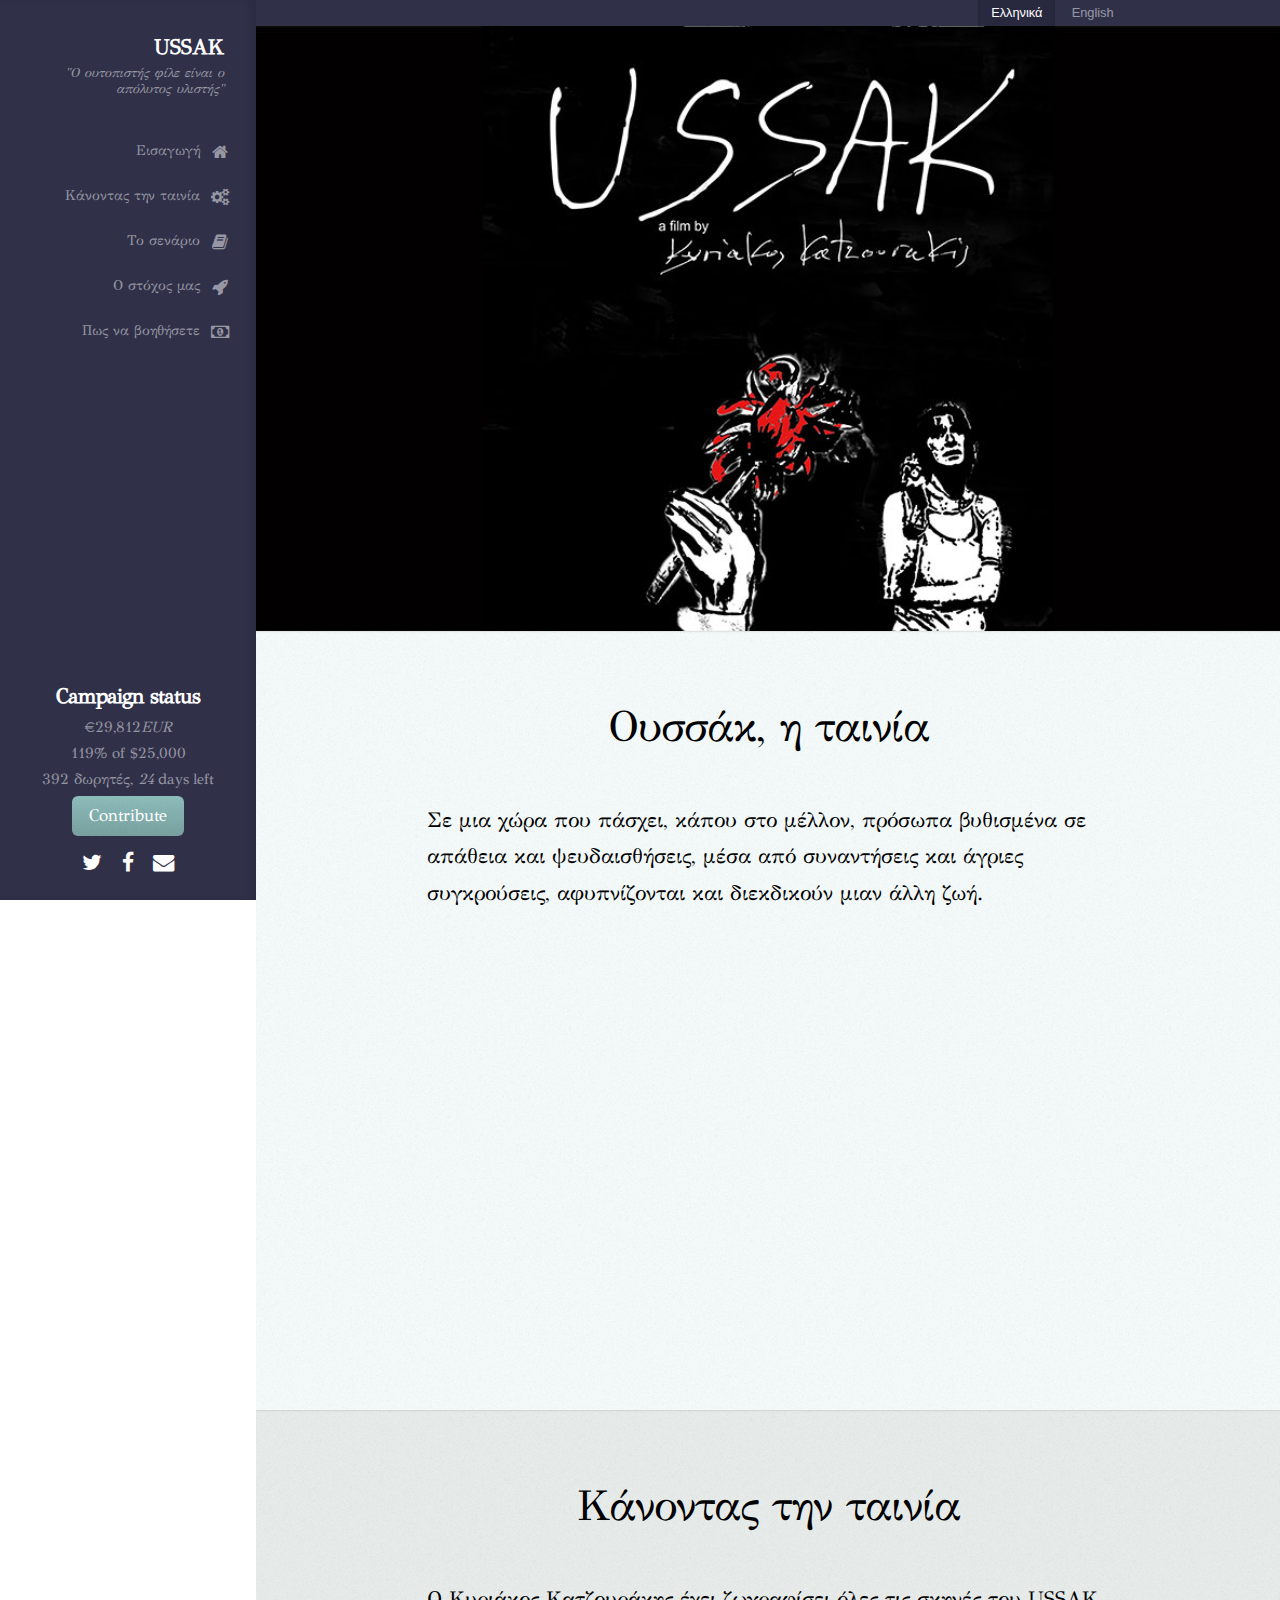
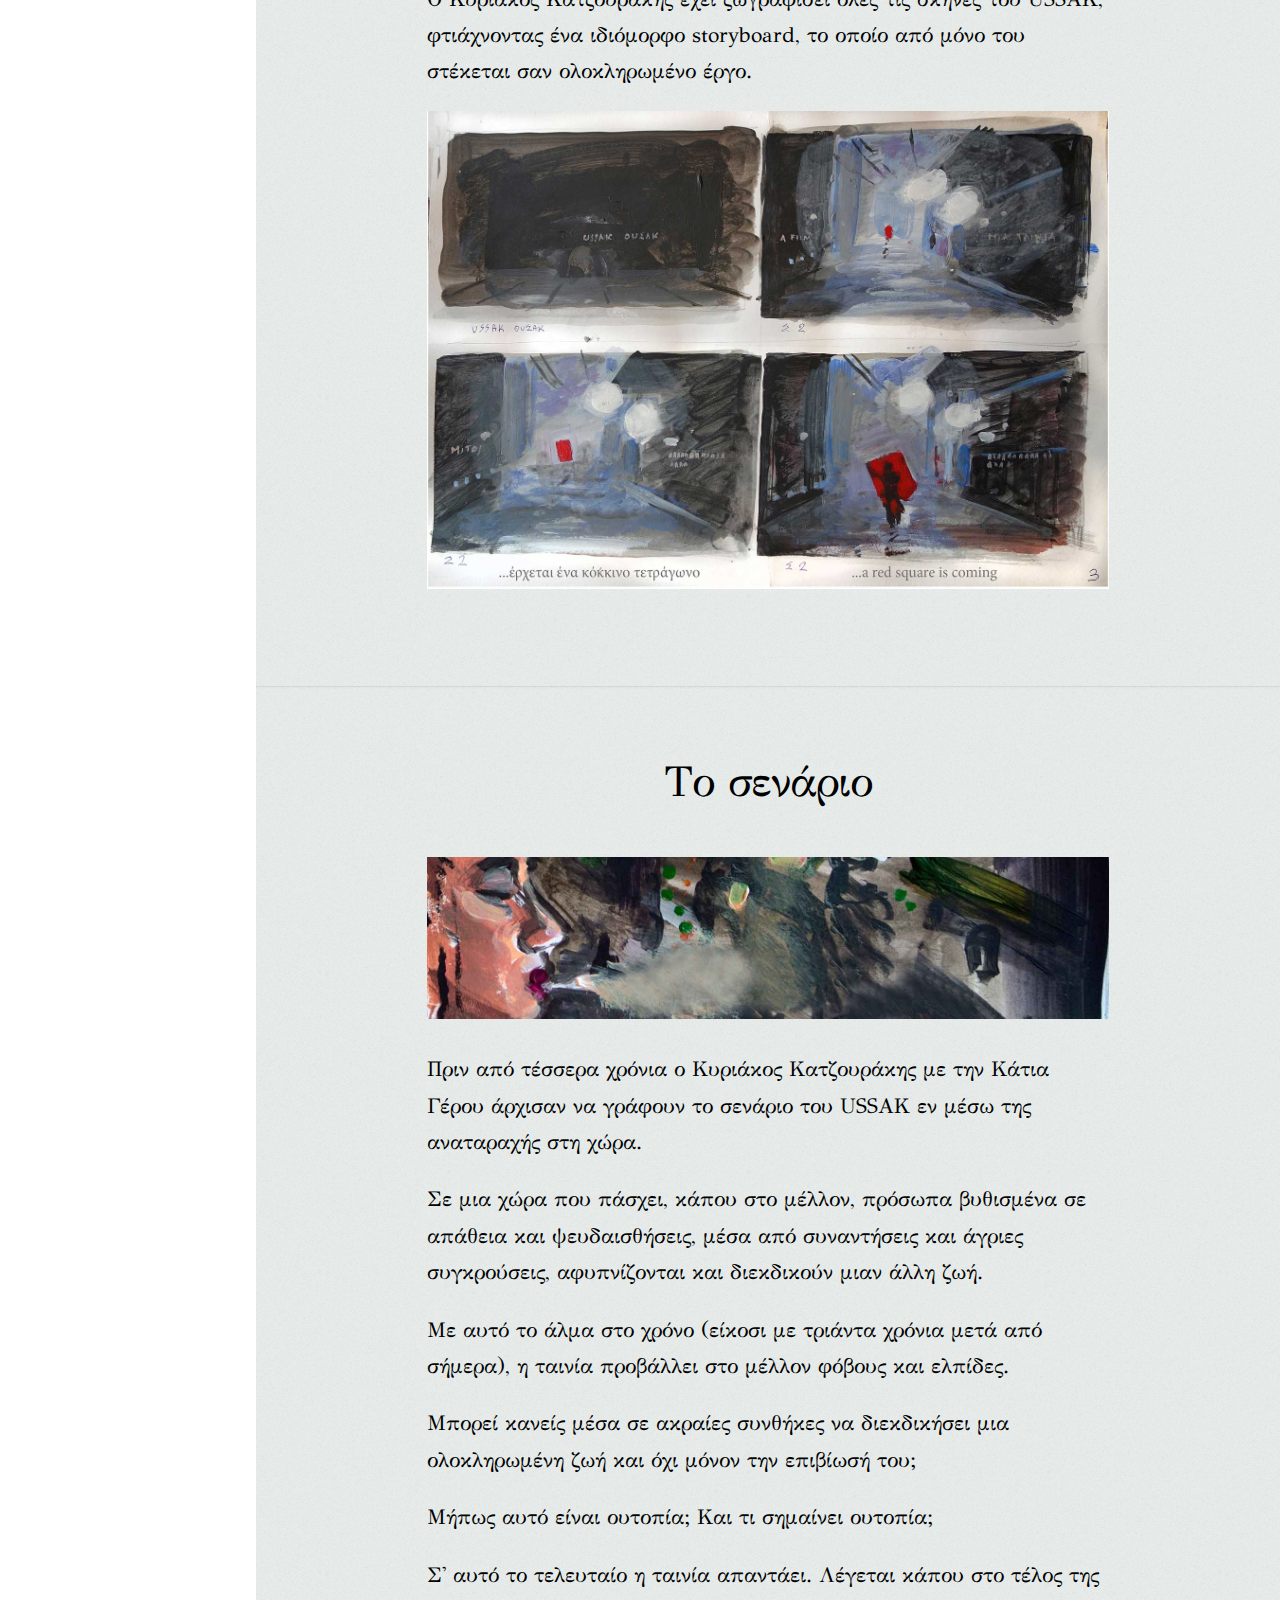
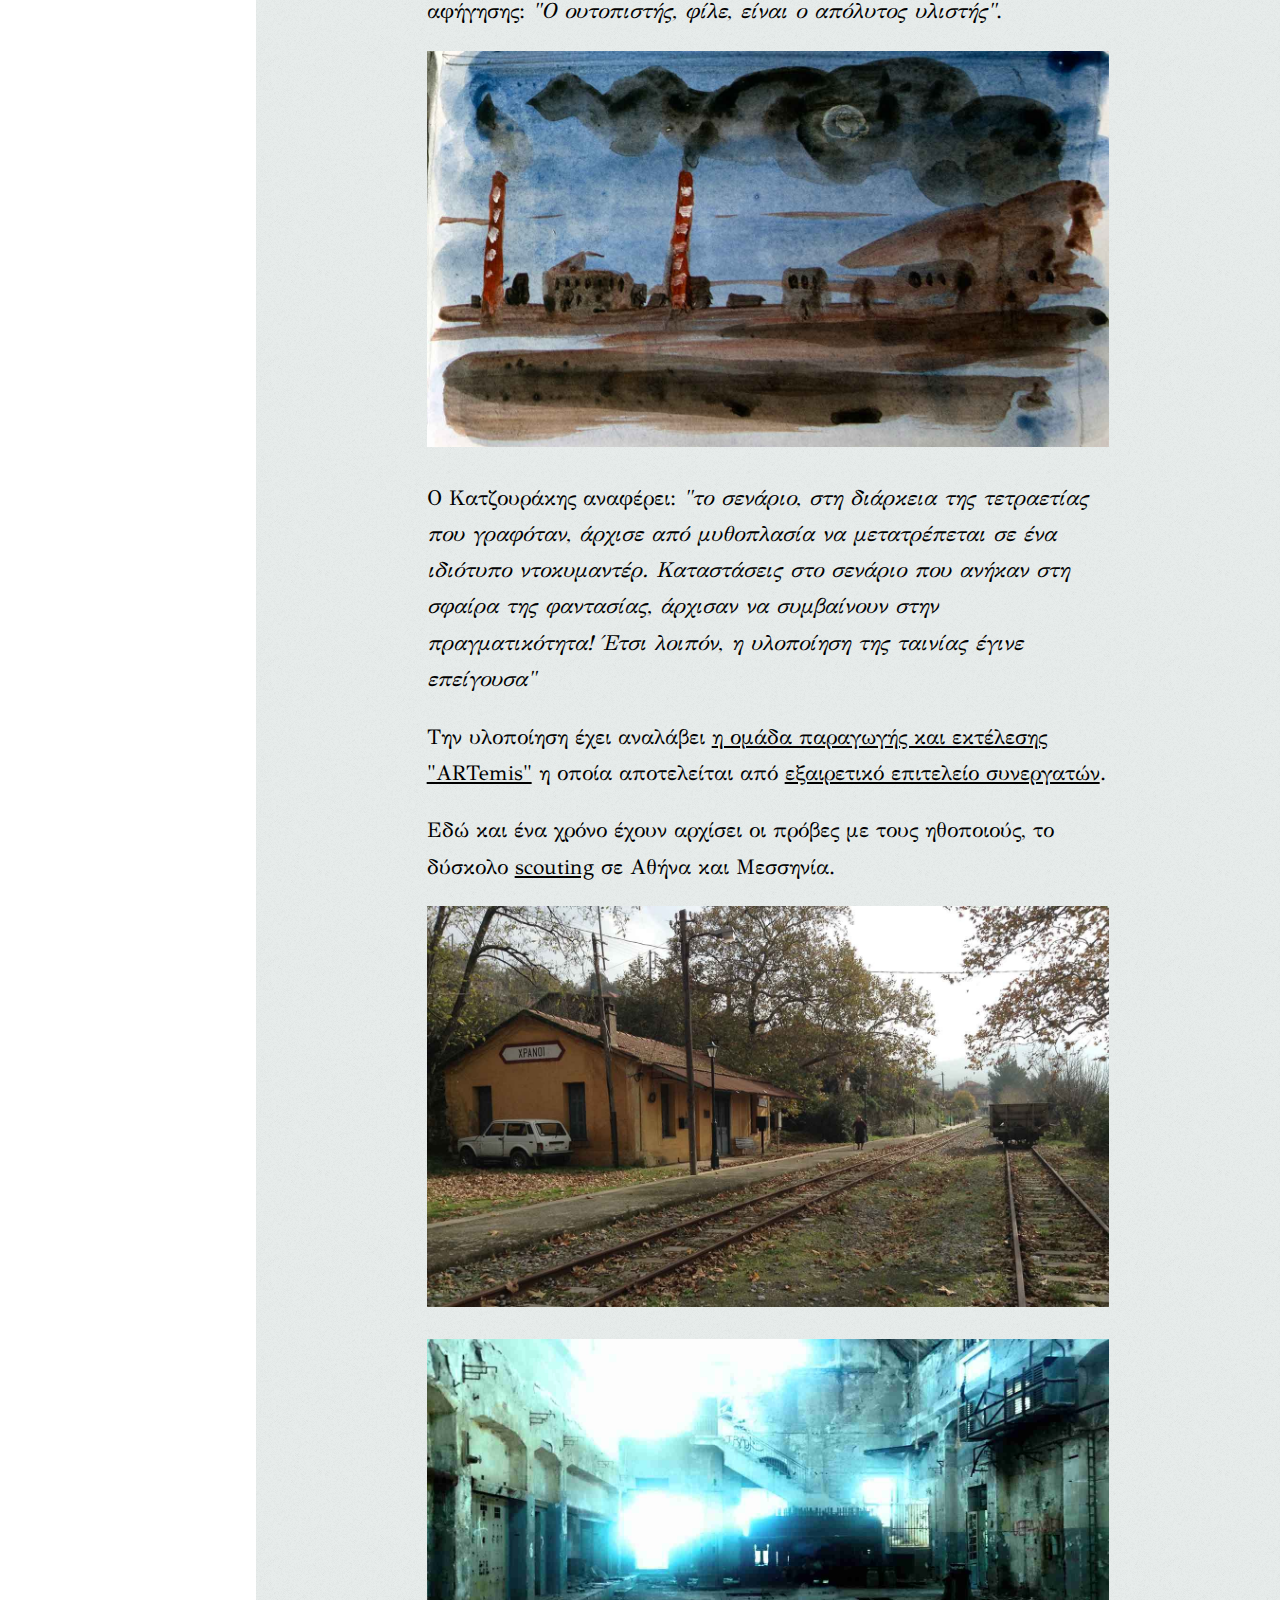
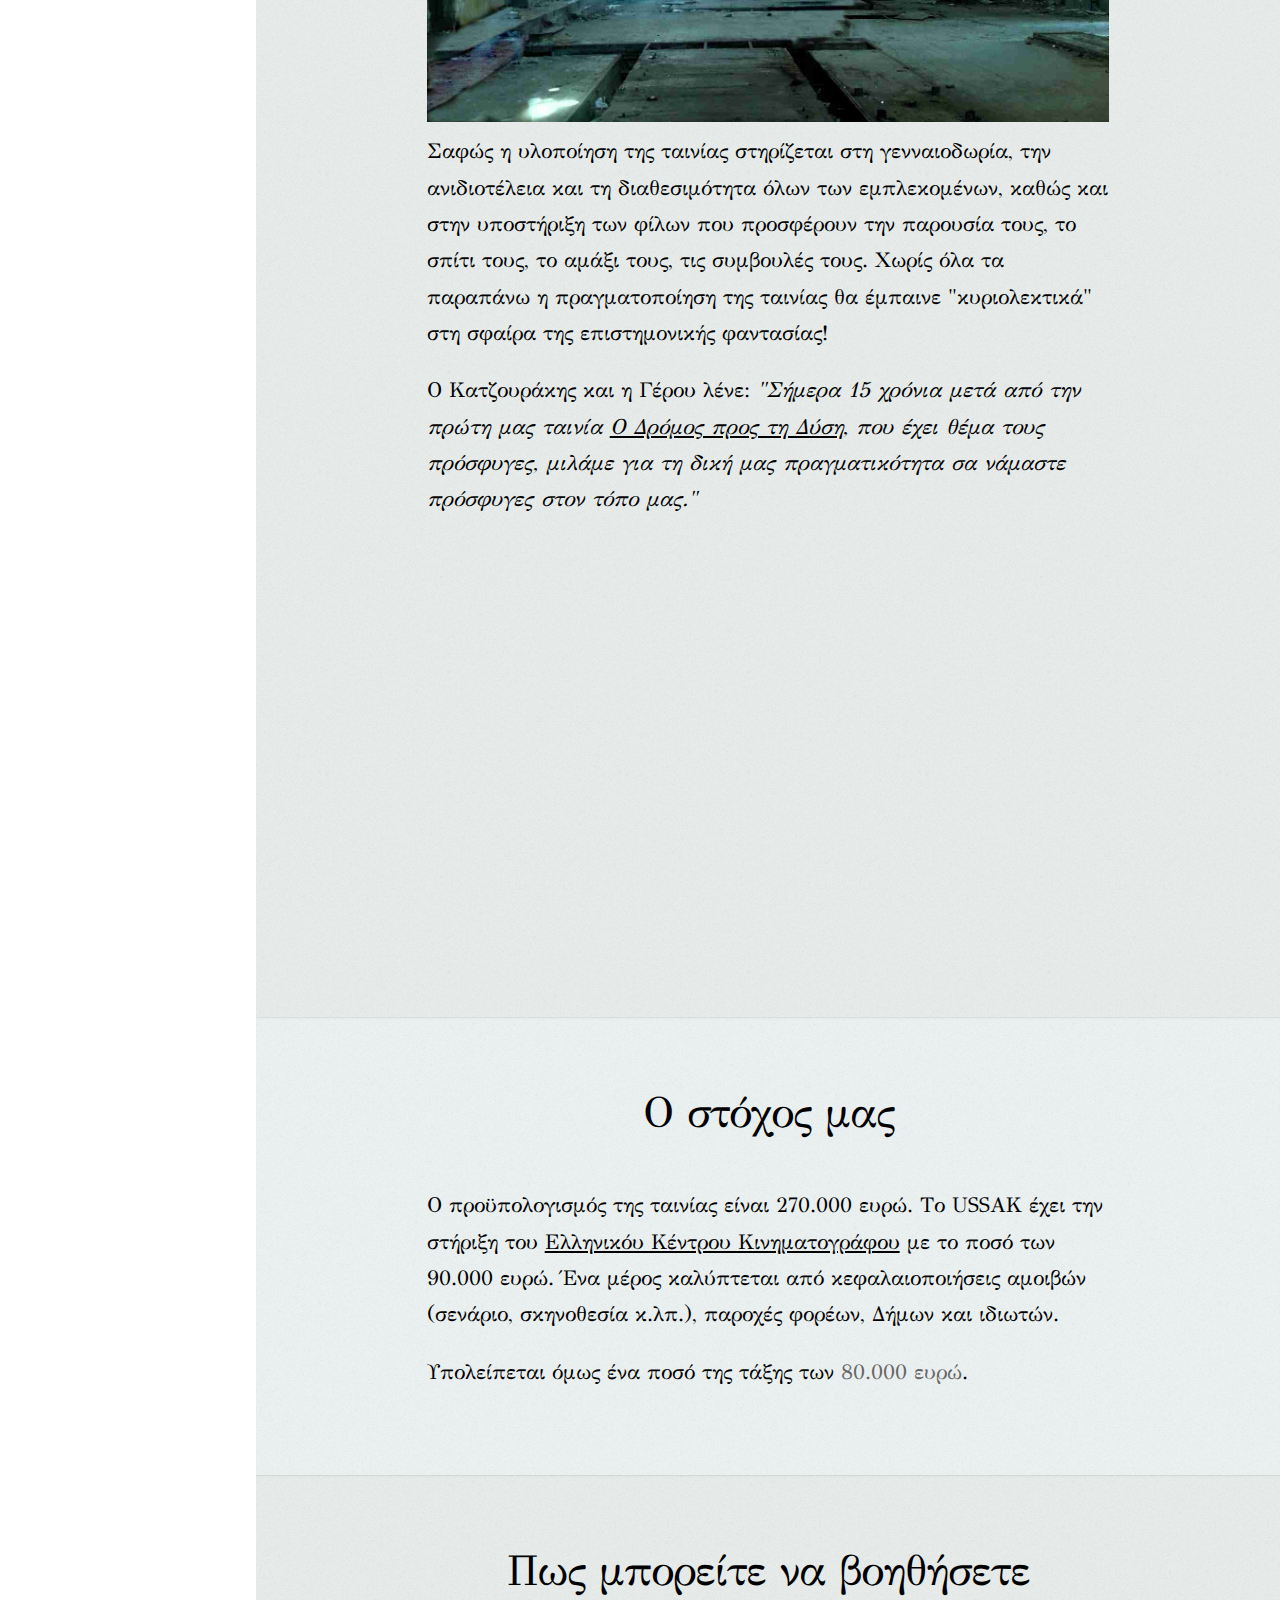
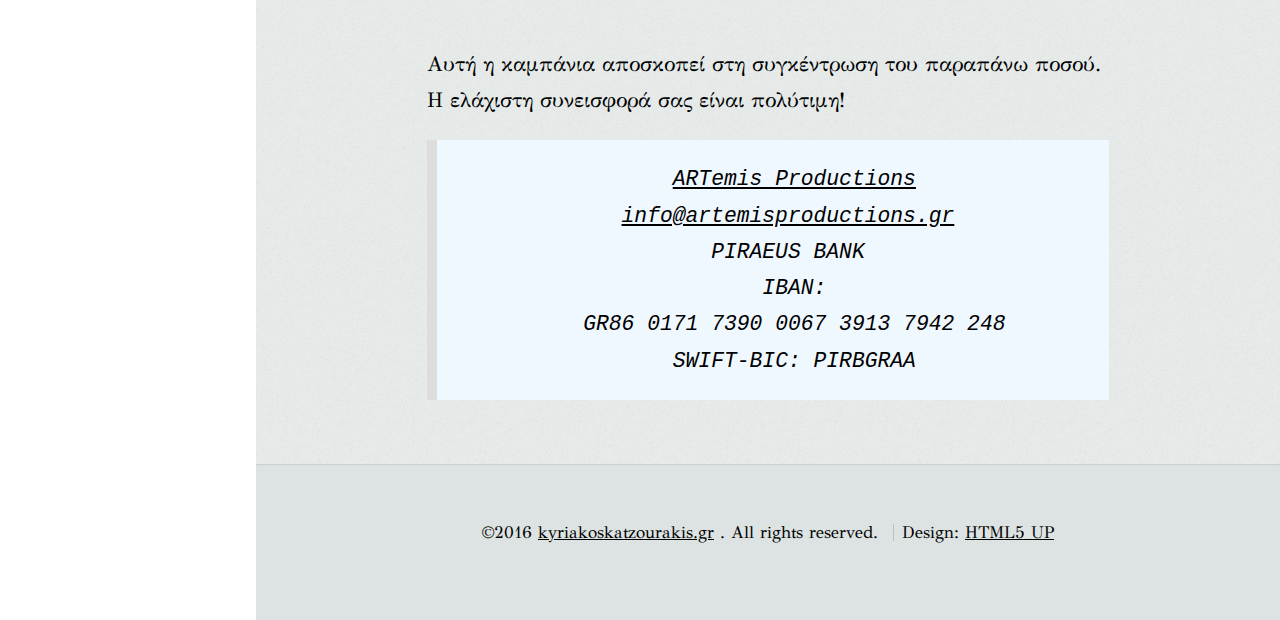
==== commit 7d1ac54d: "Add campaign status and contribute button" ====
--- a/ussak.kyriakoskatzourakis.gr/index.html
+++ b/ussak.kyriakoskatzourakis.gr/index.html
@@ -69,7 +69,9 @@
                     <li><a href="#support" id="suport-link" class="skel-layers-ignoreHref"><span class="icon fa-money">Πως να βοηθήσετε</span></a></li>
                     <!--<li><a href="#support" id="suport-link" class="skel-layers-ignoreHref"><span class="icon fa-child">How you can help</span></a></li>-->
                 </ul>
+
             </nav>
+
 
             <!--<div id="lang">
                 <ul>
@@ -77,17 +79,34 @@
                     <li><a href="index.el.html">English</a></li>
                 </ul>
             </div>-->
-
-
         </div>
 
+
         <div class="bottom">
+
+            <div id="i-project-nutshell">
+                <h2>Campaign status</h2>
+                <p class="i-balance"><span class="currency currency-xlarge"><span>&euro;29,812</span><em>EUR</em></span>
+                </p>
+
+                <p class="i-campaign-summary-line">
+                    119% of <span class="currency"><span>$25,000</span></span>
+                </p>
+
+                <p class="i-campaign-summary-line">
+                    392 δωρητές, <em>24</em>&nbsp;days&nbsp;left
+                </p>
+                
+                <a href="#support" title="Υποστηρίξτε οικονομικά την ταινία USSAK" class="button button-small skel-layers-ignoreHref">Contribute</a>
+
+            </div>
+
 
             <!-- Social Icons -->
             <ul class="icons">
-                <li><a href="https://twitter.com/kkatzourakis" target="_blank" class="icon fa-twitter"><span class="label">Twitter</span></a></li>
-                <li><a href="https://www.facebook.com/ussakfilm" target="_blank" class="icon fa-facebook"><span class="label">Facebook</span></a></li>
-                <li><a href="mailto:ussak@kyriakoskatzourakis.gr" target="_blank" class="icon fa-envelope"><span class="label">Email</span></a></li>
+                <li><a href="https://twitter.com/kkatzourakis" title="Find us on twitter" target="_blank" class="icon fa-twitter"><span class="label">Twitter</span></a></li>
+                <li><a href="https://www.facebook.com/ussakfilm" title="Follow our Facebook page for frequent updates" target="_blank" class="icon fa-facebook"><span class="label">Facebook</span></a></li>
+                <li><a href="mailto:ussak@kyriakoskatzourakis.gr" title="Send us an email" target="_blank" class="icon fa-envelope"><span class="label">Email</span></a></li>
             </ul>
 
         </div>
@@ -136,7 +155,7 @@
                 <p>Σε μια χώρα που πάσχει, κάπου στο μέλλον, πρόσωπα βυθισμένα σε απάθεια και ψευδαισθήσεις, μέσα από συναντήσεις
                     και άγριες συγκρούσεις, αφυπνίζονται και διεκδικούν μιαν άλλη ζωή.</p>
                 <div class="video-container">
-                    <iframe width="560" height="315" src="https://www.youtube.com/watch?v=Ff4dnZ-ZU-E" frameborder="0" allowfullscreen></iframe>
+<iframe width="560" height="315" src="https://www.youtube.com/embed/Kw685LQ-fhs" frameborder="0" allowfullscreen></iframe>
                 </div>
             </div>
         </section>
--- a/ussak.kyriakoskatzourakis.gr/assets/css/my.css
+++ b/ussak.kyriakoskatzourakis.gr/assets/css/my.css
@@ -42,6 +42,40 @@
     color: rgba(255, 255, 255, 10.5);
 }
 
+
+/* project nutshell */
+
+#i-project-nutshell {
+    position: relative;
+    /*margin: 1.75em 1.5em 1.5em 1.5em;*/
+    text-align: center;
+    min-height: 48px;
+    cursor: default;
+    margin-bottom: 0.5em;
+}
+
+#i-project-nutshell h2 {
+    position: relative;
+color: #fff;
+font-weight: 600;
+font-size: 1em;
+line-height: 1em;
+margin-bottom: 0.5em;
+}
+
+#i-project-nutshell p {
+    position: relative;
+    display: block;
+    font-size: 0.7em;
+    color: rgba(255, 255, 255, 0.5);
+    line-height: 1.25em;
+    margin: 0 0 0.5em 0;
+}
+
+.button-small {
+    padding: 0.1em 1em;
+    font-size:0.8em; 
+}
 /* language selector */
 
 /*#lang {    
@@ -79,6 +113,10 @@
 
 /* navigation */
 
+
+#nav ul li a {
+    padding: 0.25em 1.5em 0.25em 1.5em;
+}
 #nav ul li a span:before {
     color: rgba(255, 255, 255, 0.5);
 }
@@ -118,11 +156,7 @@
     color: #fff;
 }
 
-/* project nutshell */
-
-.i-project-nutshell {
-    margin-right: 1.75em;
-}
+
 
 /* cover image */
 
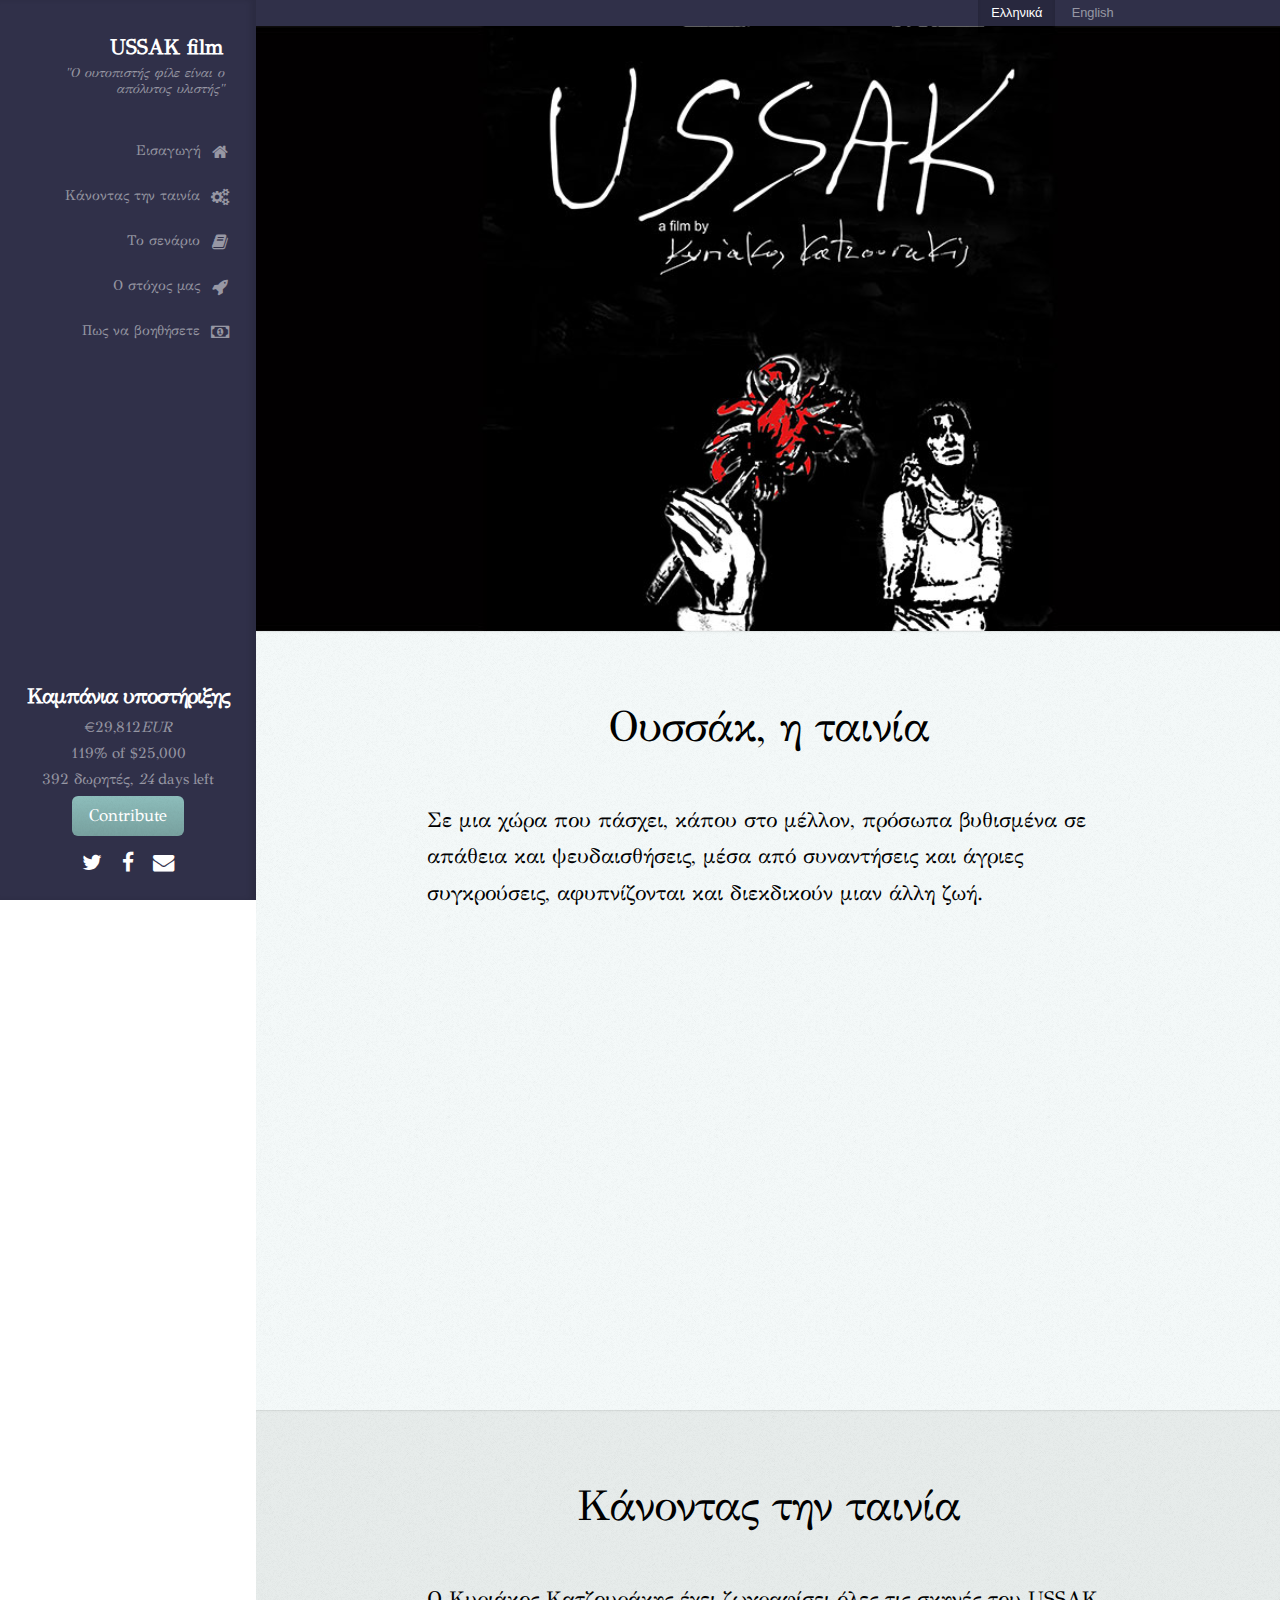
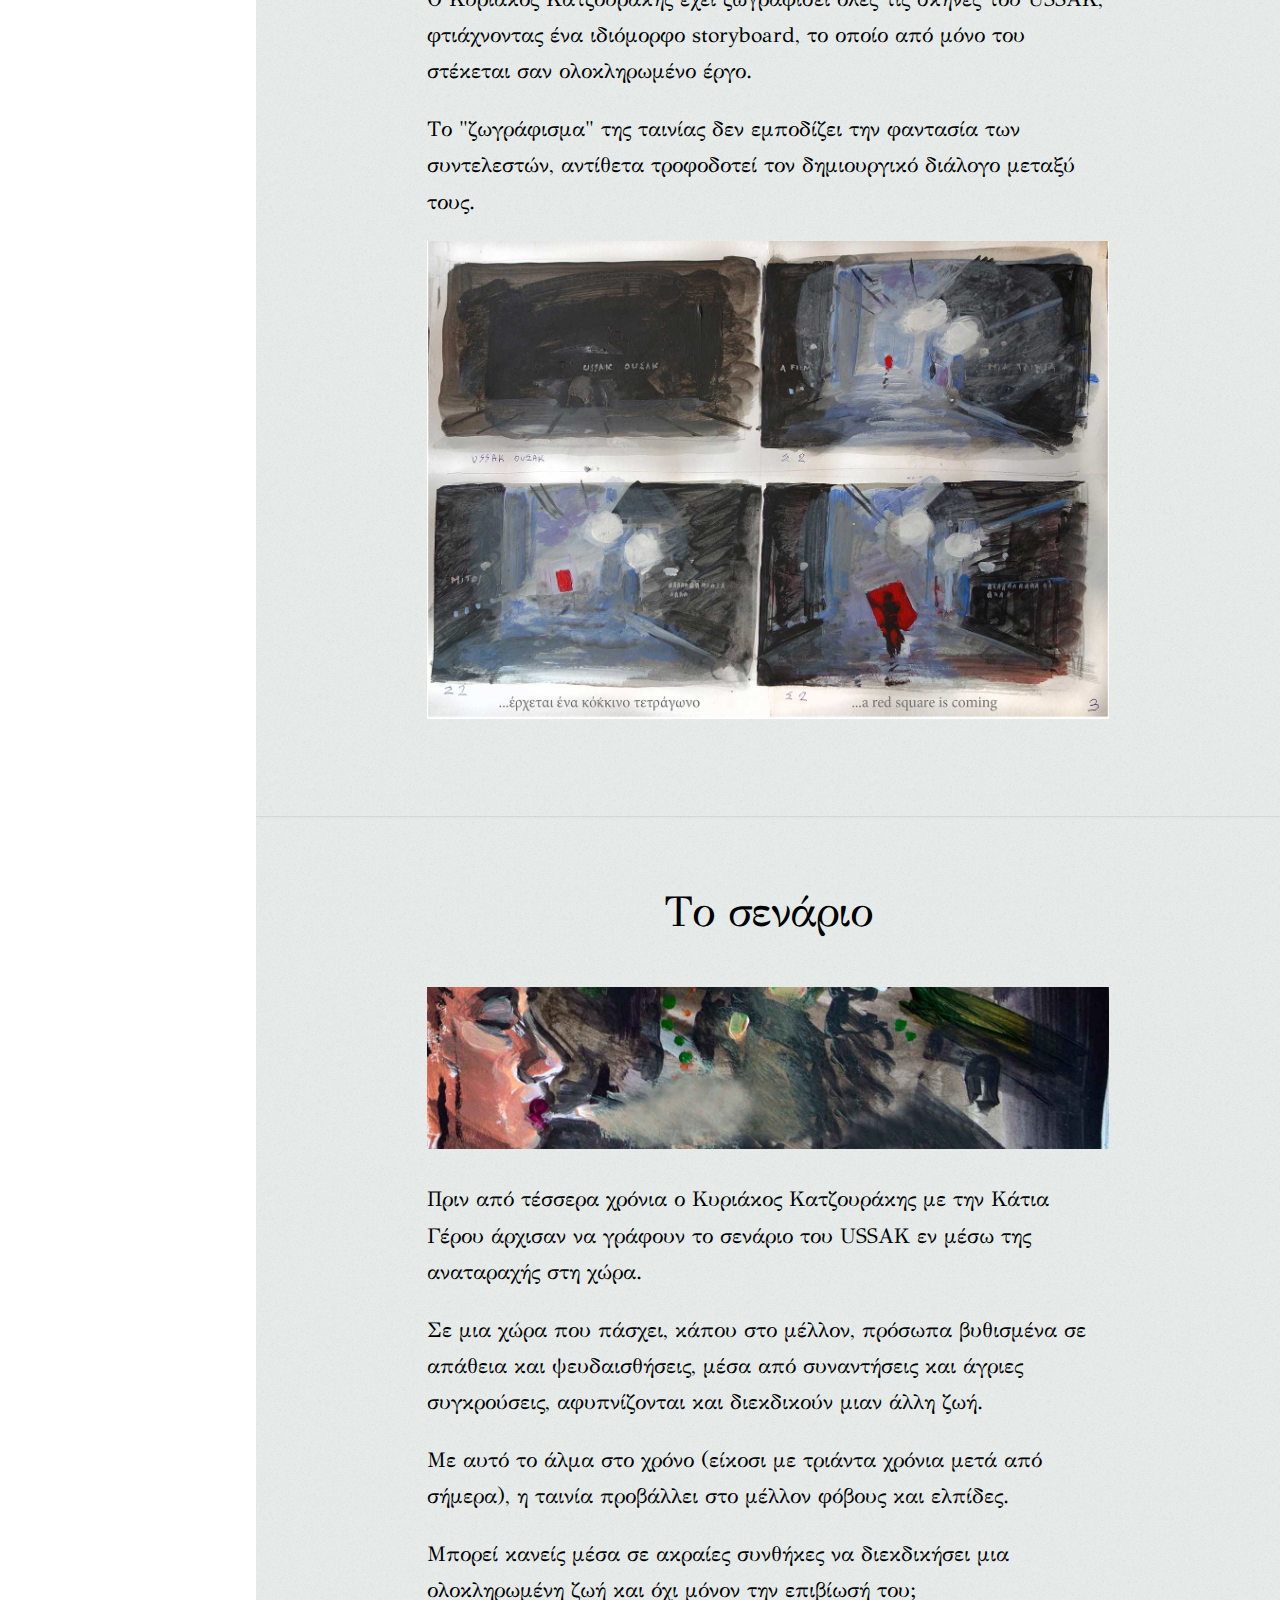
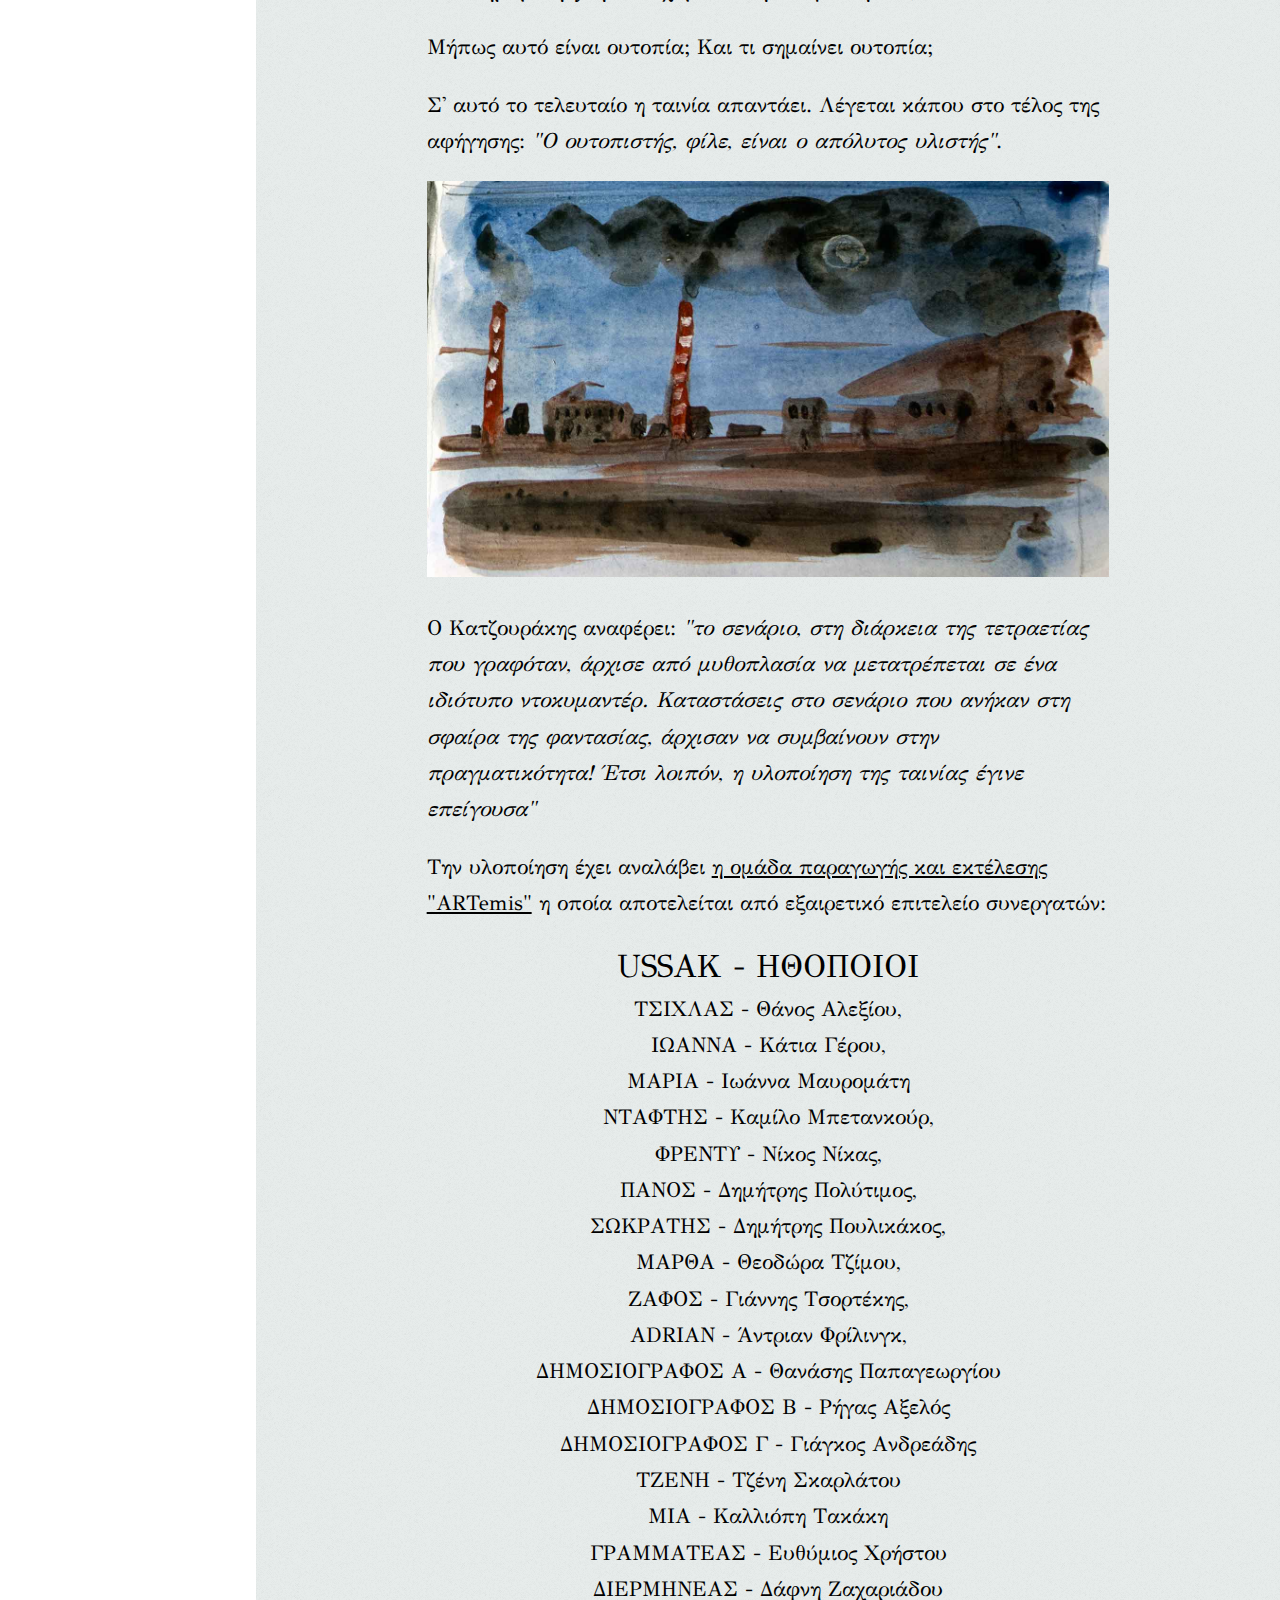
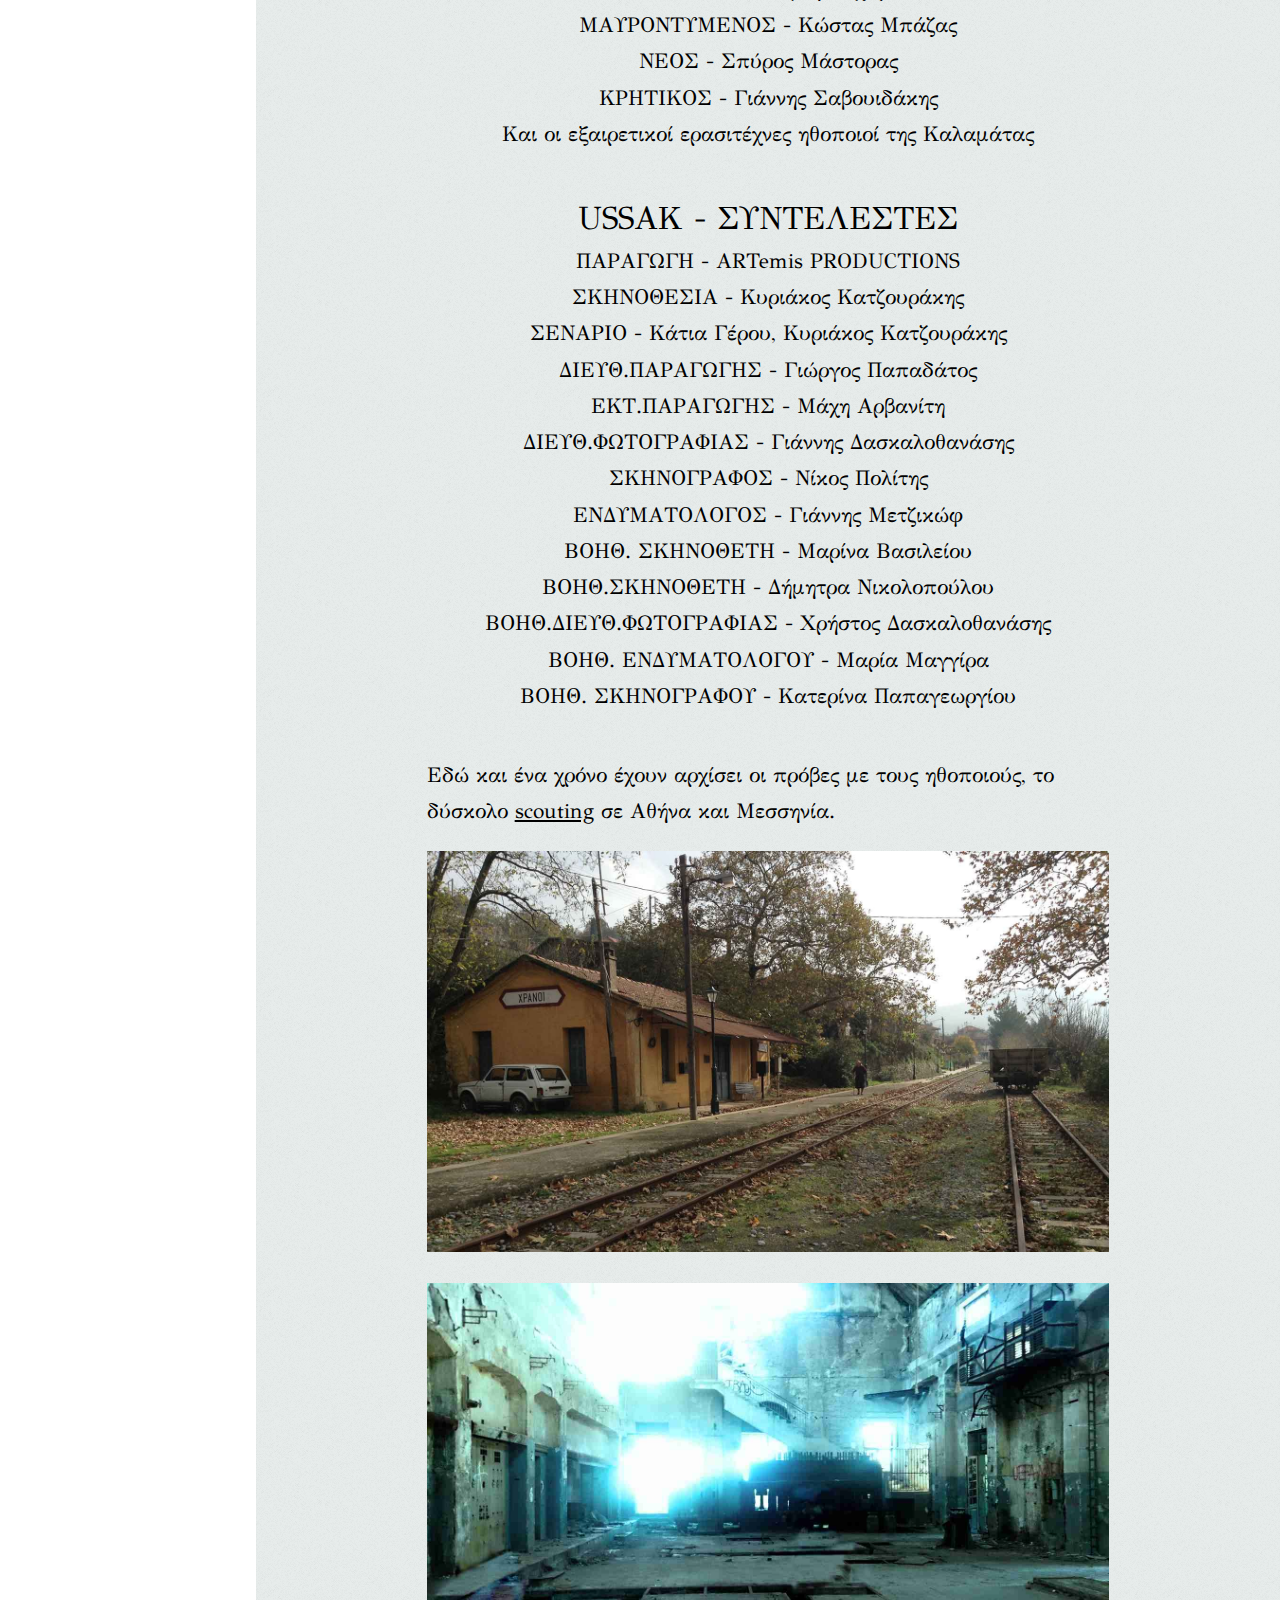
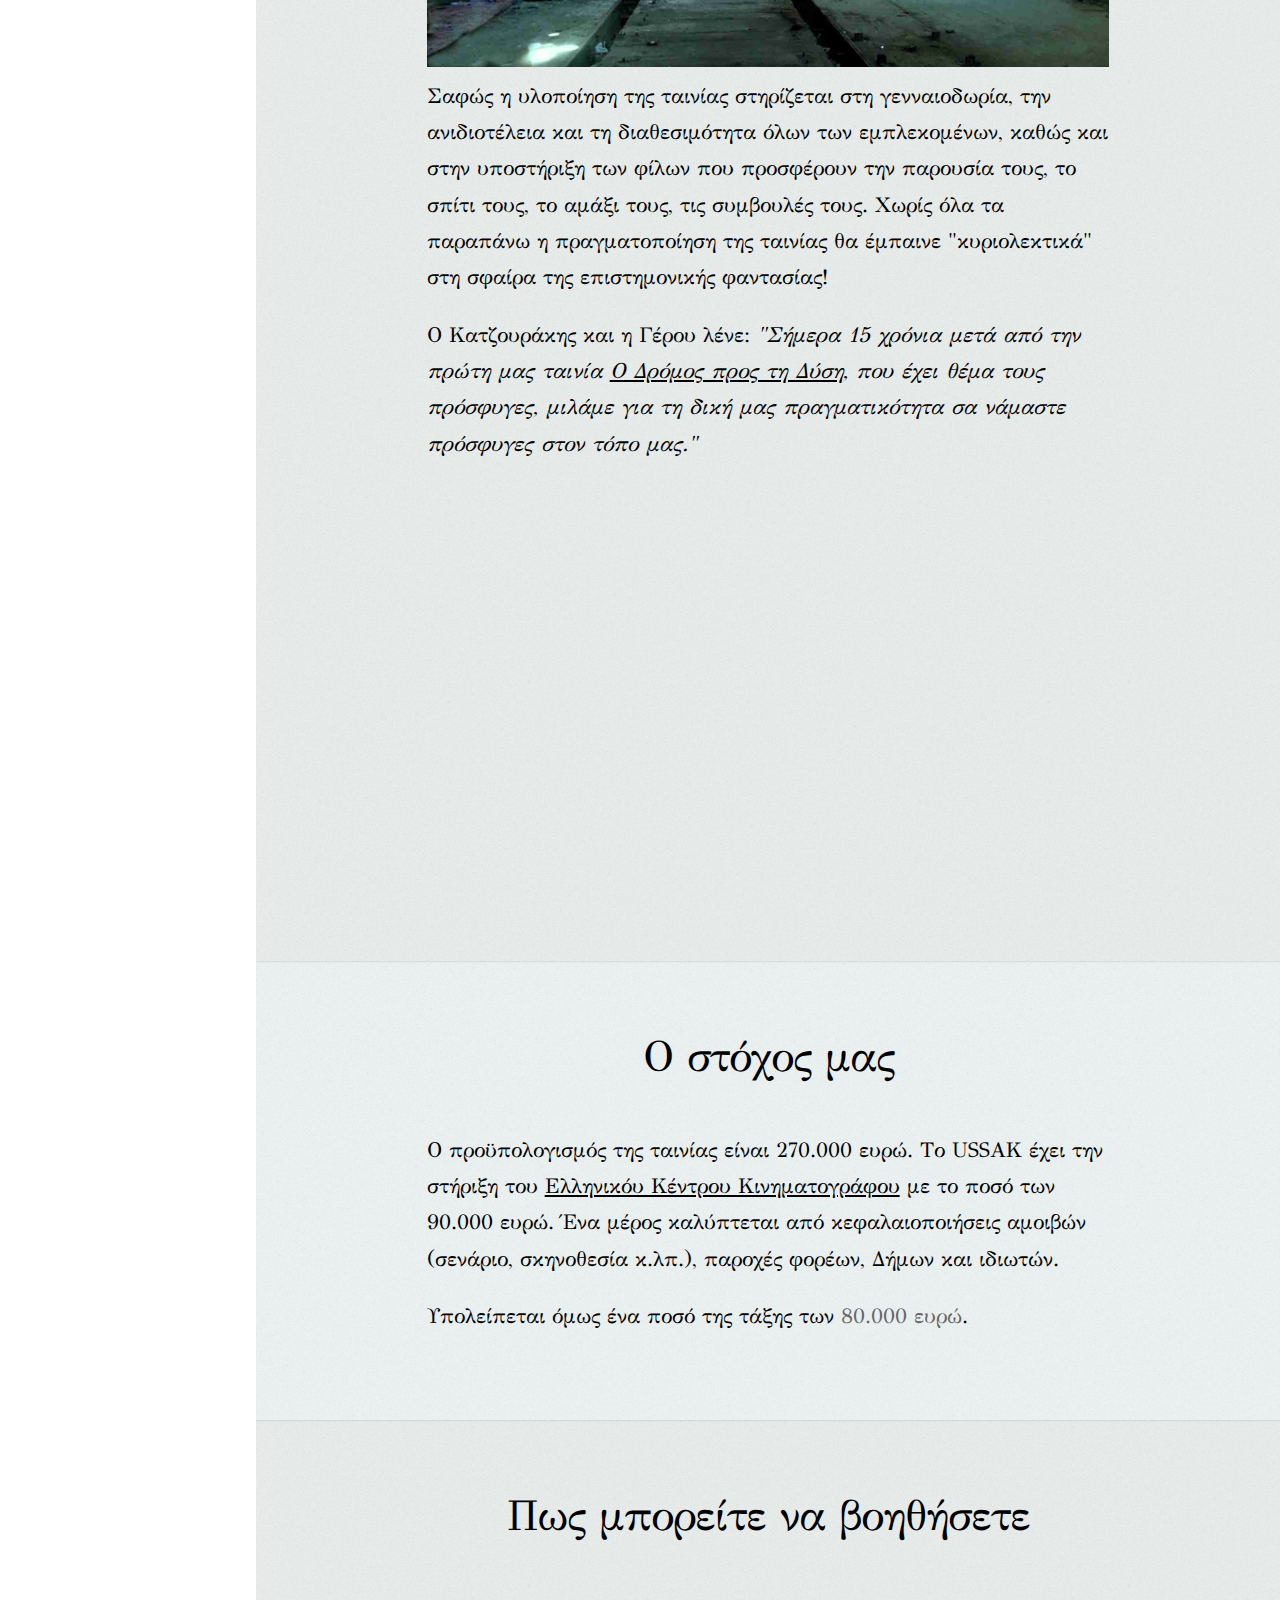
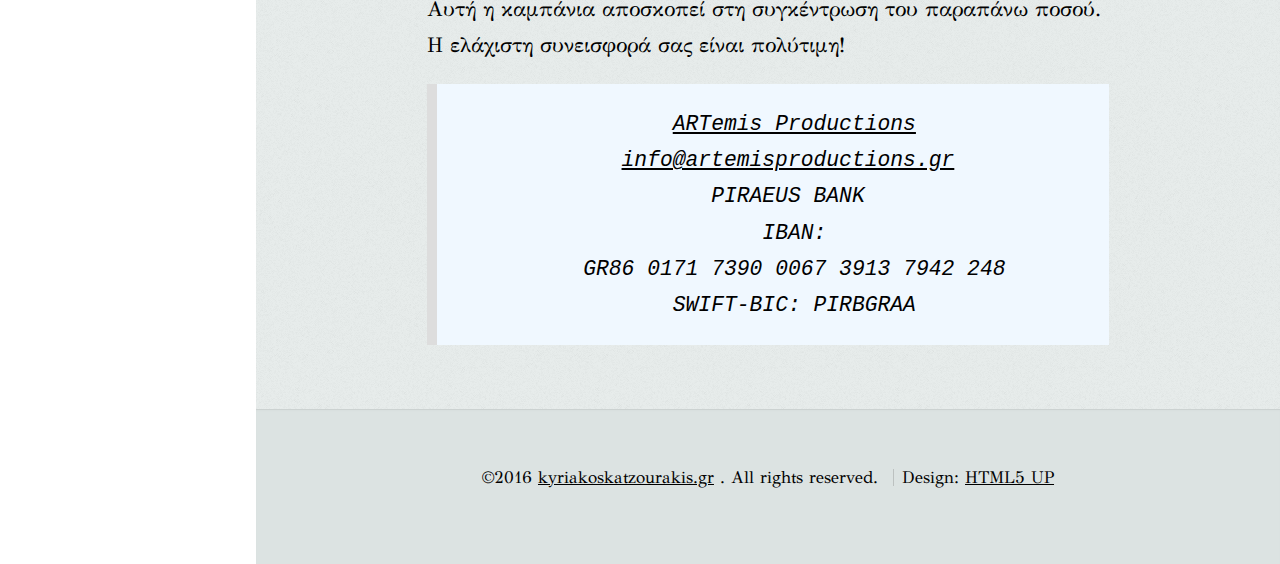
==== commit 43776f97: "Add cast and crew" ====
--- a/ussak.kyriakoskatzourakis.gr/index.html
+++ b/ussak.kyriakoskatzourakis.gr/index.html
@@ -33,16 +33,14 @@
 
     <!-- Header -->
     <div id="header">
-
         <div class="top">
 
             <!-- Logo -->
             <div id="logo">
                 <!--<span class="image avatar48"><img src="images/avatar.jpg" alt="" /></span>-->
-                <h1 id="title"><a href="/">USSAK</a></h1>
+                <h1 id="title"><a href="/">USSAK film</a></h1>
                 <p><i>"Ο ουτοπιστής φίλε είναι ο απόλυτος υλιστής"</i></p>
             </div>
-
 
             <!-- Nav -->
             <nav id="nav">
@@ -59,7 +57,10 @@
 								   <li><a href="http://foobar.tld" id="foobar-link" class="icon fa-whatever-icon-you-want"><span class="label">Foobar</span></a></li>
 
 							-->
+                            
                 <ul>
+ 
+                    
                     <li><a href="#intro" id="intro-link" class="skel-layers-ignoreHref"><span class="icon fa-home">Εισαγωγή</span></a></li>
                     <li><a href="#making" id="making-link" class="skel-layers-ignoreHref"><span class="icon fa-gears">Κάνοντας την ταινία</span></a></li>
                     <li><a href="#script" id="script-link" class="skel-layers-ignoreHref"><span class="icon fa-book">Το σενάριο</span></a></li>
@@ -85,7 +86,7 @@
         <div class="bottom">
 
             <div id="i-project-nutshell">
-                <h2>Campaign status</h2>
+                <h2>Καμπάνια υποστήριξης</h2>
                 <p class="i-balance"><span class="currency currency-xlarge"><span>&euro;29,812</span><em>EUR</em></span>
                 </p>
 
@@ -97,7 +98,7 @@
                     392 δωρητές, <em>24</em>&nbsp;days&nbsp;left
                 </p>
                 
-                <a href="#support" title="Υποστηρίξτε οικονομικά την ταινία USSAK" class="button button-small skel-layers-ignoreHref">Contribute</a>
+                <a id="support-link-2" href="#support" title="Υποστηρίξτε οικονομικά την ταινία USSAK" class="button button-small scrolly skel-layers-ignoreHref">Contribute</a>
 
             </div>
 
@@ -171,6 +172,7 @@
                 <p>Ο Κυριάκος Κατζουράκης έχει ζωγραφίσει όλες τις σκηνές του USSAK, φτιάχνοντας ένα ιδιόμορφο storyboard, το
                     οποίο από μόνο του στέκεται σαν ολοκληρωμένο έργο.
                 </p>
+<p>Το "ζωγράφισμα" της ταινίας δεν εμποδίζει την φαντασία των συντελεστών, αντίθετα τροφοδοτεί τον δημιουργικό διάλογο μεταξύ τους.</p>
 
                 <p> <img src="images/ussak-storyboard-3.jpg" width="100%" alt=""></p>
 
@@ -214,7 +216,49 @@
 
                 <p>Ο Κατζουράκης αναφέρει: <em>&quot;το σενάριο, στη διάρκεια της τετραετίας που γραφόταν, άρχισε από μυθοπλασία να μετατρέπεται σε ένα ιδιότυπο ντοκυμαντέρ. Καταστάσεις στο σενάριο που ανήκαν στη σφαίρα της φαντασίας, άρχισαν να συμβαίνουν στην πραγματικότητα! Έτσι λοιπόν, η υλοποίηση της ταινίας έγινε επείγουσα&quot;</em></p>
                 <p>Την υλοποίηση έχει αναλάβει <a href="http://www.artemisproductions.gr" target="_blank">η ομάδα παραγωγής και εκτέλεσης 
-&quot;ARTemis&quot;</a> η οποία αποτελείται από <a href="crew.html">εξαιρετικό επιτελείο συνεργατών</a>.</p>
+&quot;ARTemis&quot;</a> η οποία αποτελείται από εξαιρετικό επιτελείο συνεργατών:</p>
+
+<h3 id="ussak---ηθοποιοι">USSAK - ΗΘΟΠΟΙΟΙ </h3>
+<ul>
+<li>ΤΣΙΧΛΑΣ - Θάνος Αλεξίου,</li>
+<li>ΙΩΑΝΝΑ - Κάτια Γέρου,</li>
+<li>ΜΑΡΙΑ - Ιωάννα Μαυρομάτη</li>
+<li>ΝΤΑΦΤΗΣ - Καμίλο Μπετανκούρ,</li>
+<li>ΦΡΕΝΤΥ - Νίκος Νίκας,</li>
+<li>ΠΑΝΟΣ - Δημήτρης Πολύτιμος,</li>
+<li>ΣΩΚΡΑΤΗΣ - Δημήτρης Πουλικάκος,</li>
+<li>ΜΑΡΘΑ - Θεοδώρα Τζίμου,</li>
+<li>ΖΑΦΟΣ - Γιάννης Τσορτέκης,</li>
+<li>ADRIAN - Άντριαν Φρίλινγκ,</li>
+<li>ΔΗΜΟΣΙΟΓΡΑΦΟΣ Α - Θανάσης Παπαγεωργίου</li>
+<li>ΔΗΜΟΣΙΟΓΡΑΦΟΣ Β - Ρήγας Αξελός</li>
+<li>ΔΗΜΟΣΙΟΓΡΑΦΟΣ Γ - Γιάγκος Ανδρεάδης</li>
+<li>ΤΖΕΝΗ - Τζένη Σκαρλάτου</li>
+<li>ΜΙΑ - Καλλιόπη Τακάκη</li>
+<li>ΓΡΑΜΜΑΤΕΑΣ - Ευθύμιος Χρήστου</li>
+<li>ΔΙΕΡΜΗΝΕΑΣ - Δάφνη Ζαχαριάδου</li>
+<li>ΜΑΥΡΟΝΤΥΜΕΝΟΣ - Κώστας Μπάζας</li>
+<li>ΝΕΟΣ - Σπύρος Μάστορας</li>
+<li>ΚΡΗΤΙΚΟΣ - Γιάννης Σαβουιδάκης</li>
+<li>Και οι εξαιρετικοί ερασιτέχνες ηθοποιοί της Καλαμάτας</li>
+</ul>
+<h3 id="ussak---συντελεστεσ">USSAK - ΣΥΝΤΕΛΕΣΤΕΣ</h3>
+<ul>
+<li>ΠΑΡΑΓΩΓΗ - ARTemis PRODUCTIONS</li>
+<li>ΣΚΗΝΟΘΕΣΙΑ - Κυριάκος Κατζουράκης</li>
+<li>ΣΕΝΑΡΙΟ - Κάτια Γέρου, Κυριάκος Κατζουράκης</li>
+<li>ΔΙΕΥΘ.ΠΑΡΑΓΩΓΗΣ - Γιώργος Παπαδάτος</li>
+<li>ΕΚΤ.ΠΑΡΑΓΩΓΗΣ - Μάχη Αρβανίτη</li>
+<li>ΔΙΕΥΘ.ΦΩΤΟΓΡΑΦΙΑΣ - Γιάννης Δασκαλοθανάσης</li>
+<li>ΣΚΗΝΟΓΡΑΦΟΣ - Νίκος Πολίτης</li>
+<li>ΕΝΔΥΜΑΤΟΛΟΓΟΣ - Γιάννης Μετζικώφ</li>
+<li>ΒΟΗΘ. ΣΚΗΝΟΘΕΤΗ - Μαρίνα Βασιλείου</li>
+<li>ΒΟΗΘ.ΣΚΗΝΟΘΕΤΗ - Δήμητρα Νικολοπούλου</li>
+<li>ΒΟΗΘ.ΔΙΕΥΘ.ΦΩΤΟΓΡΑΦΙΑΣ - Χρήστος Δασκαλοθανάσης</li>
+<li>ΒΟΗΘ. ΕΝΔΥΜΑΤΟΛΟΓΟΥ - Μαρία Μαγγίρα</li>
+<li>ΒΟΗΘ. ΣΚΗΝΟΓΡΑΦΟΥ - Κατερίνα Παπαγεωργίου</li>
+</ul>
+
                 <p>Εδώ και ένα χρόνο έχουν αρχίσει οι πρόβες με τους ηθοποιούς, το δύσκολο <a href="https://en.wikipedia.org/wiki/Location_scouting"
                     target="_blank">scouting</a> σε Αθήνα και Μεσσηνία.</p>
 
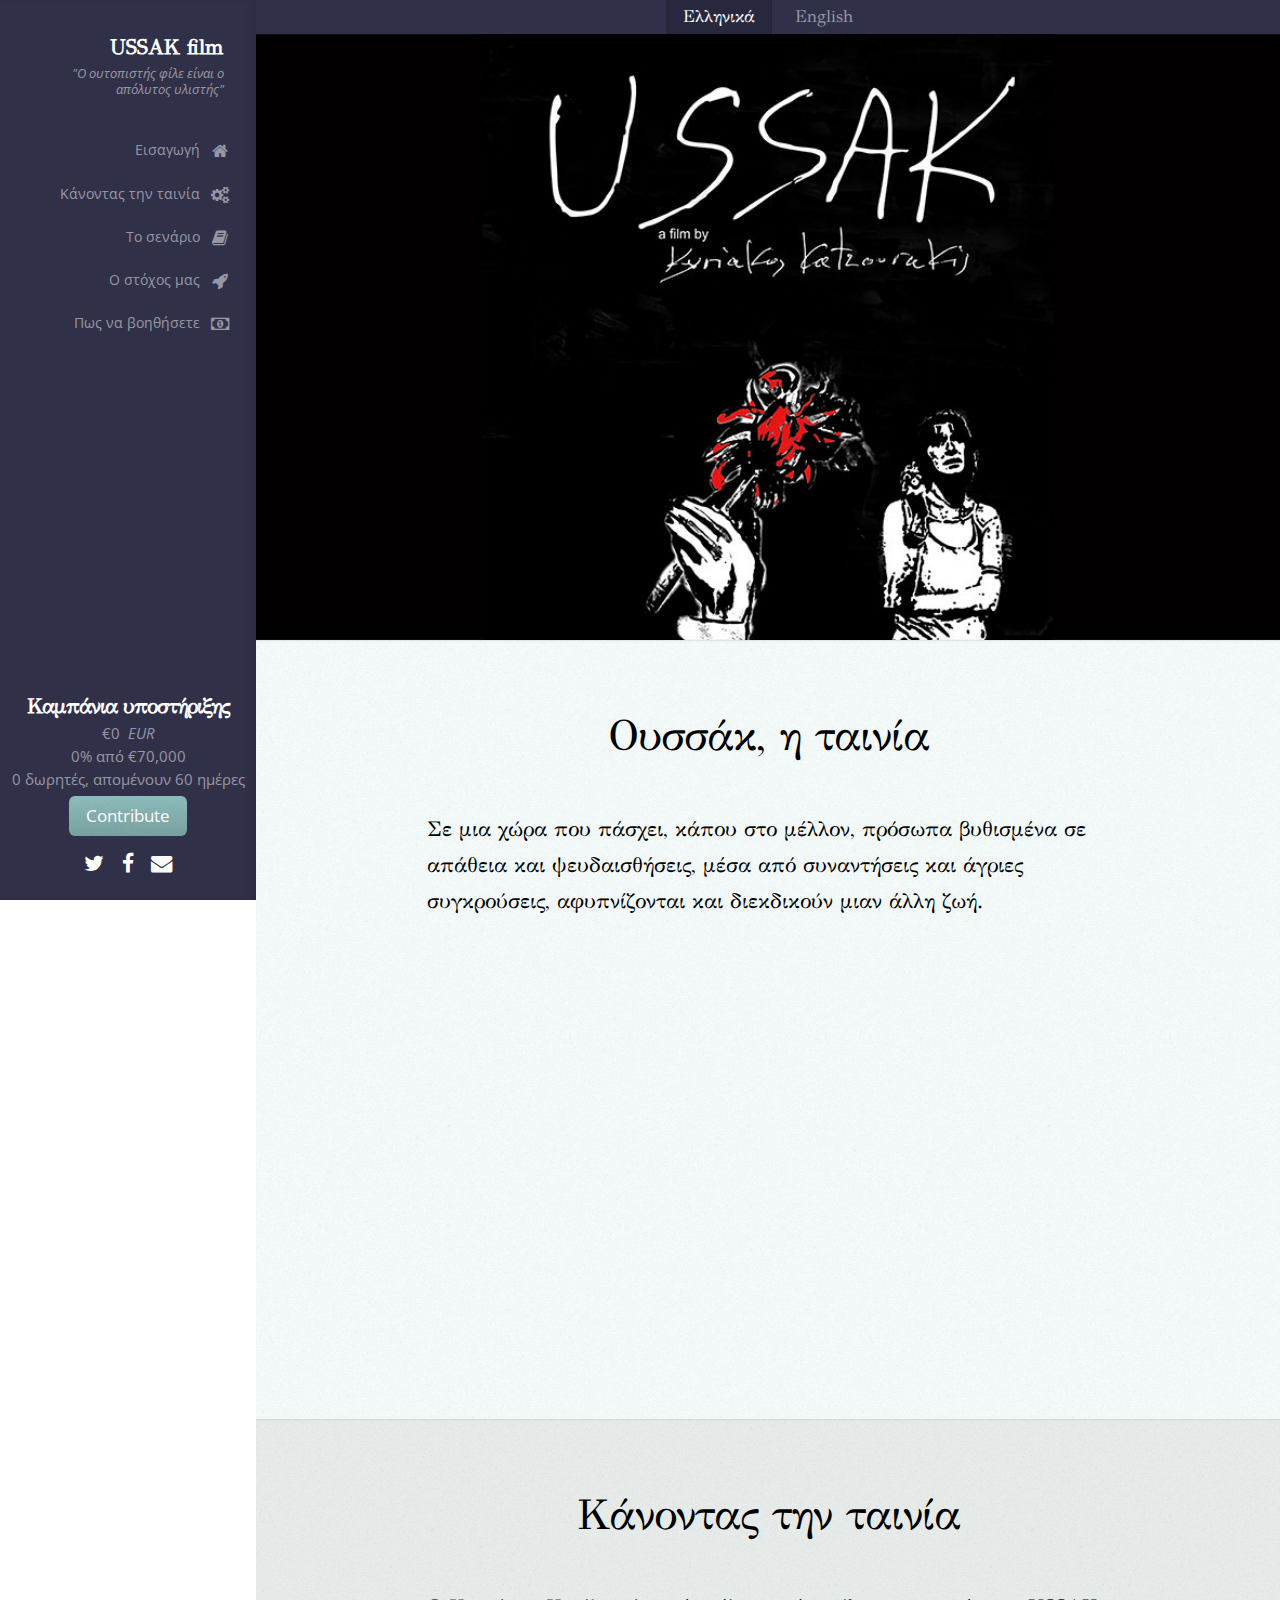
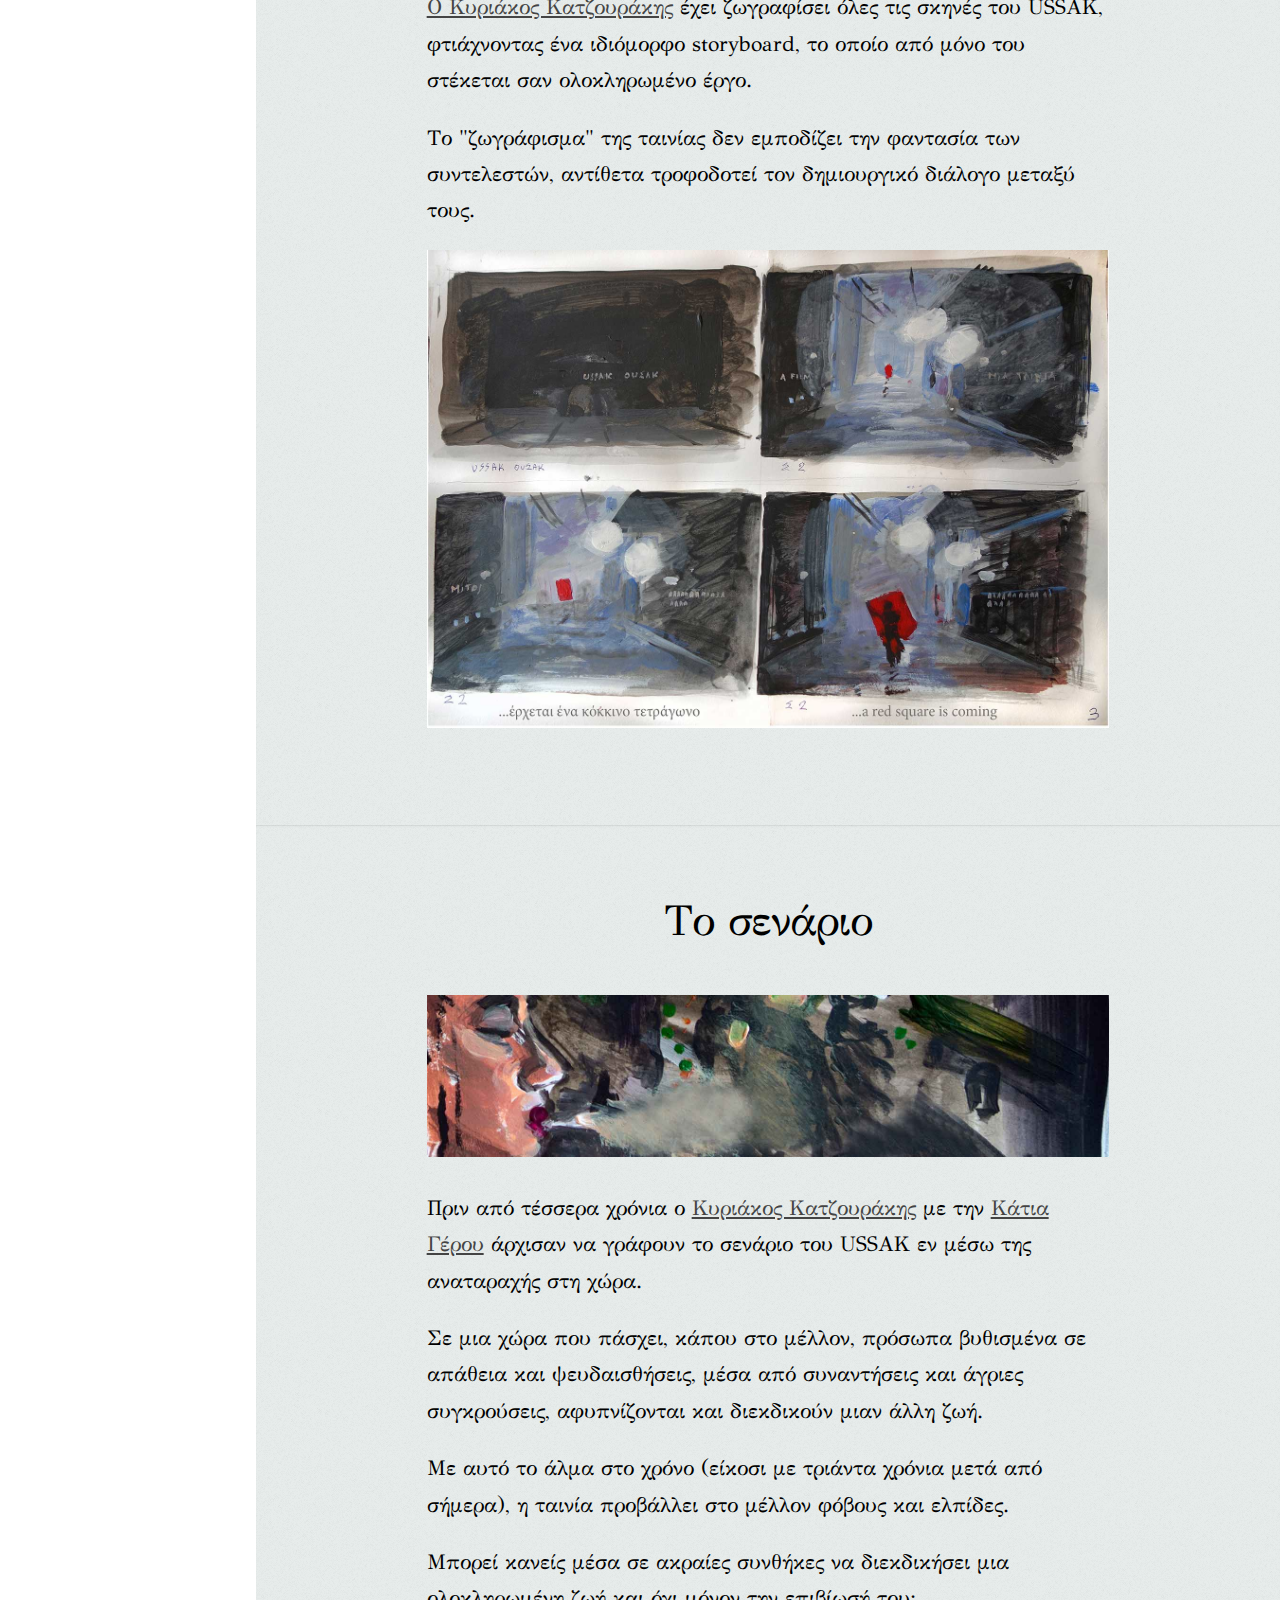
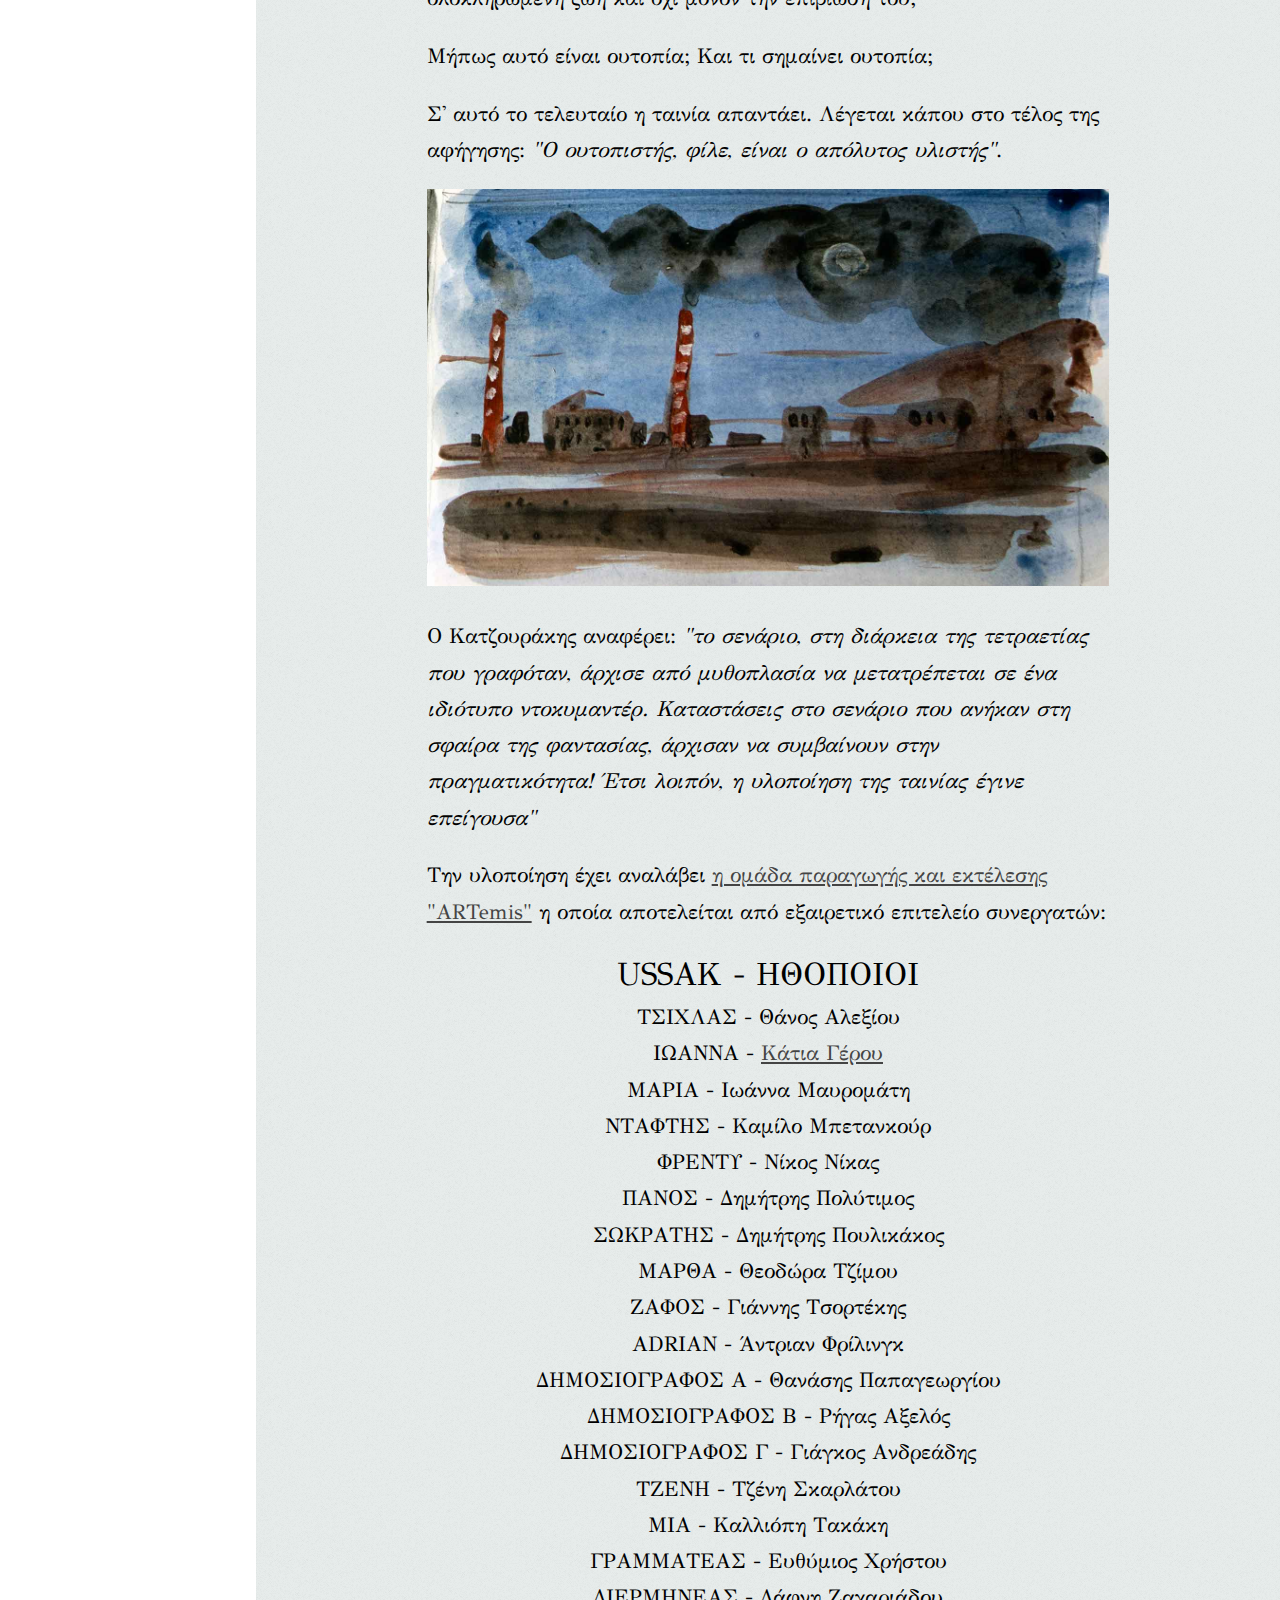
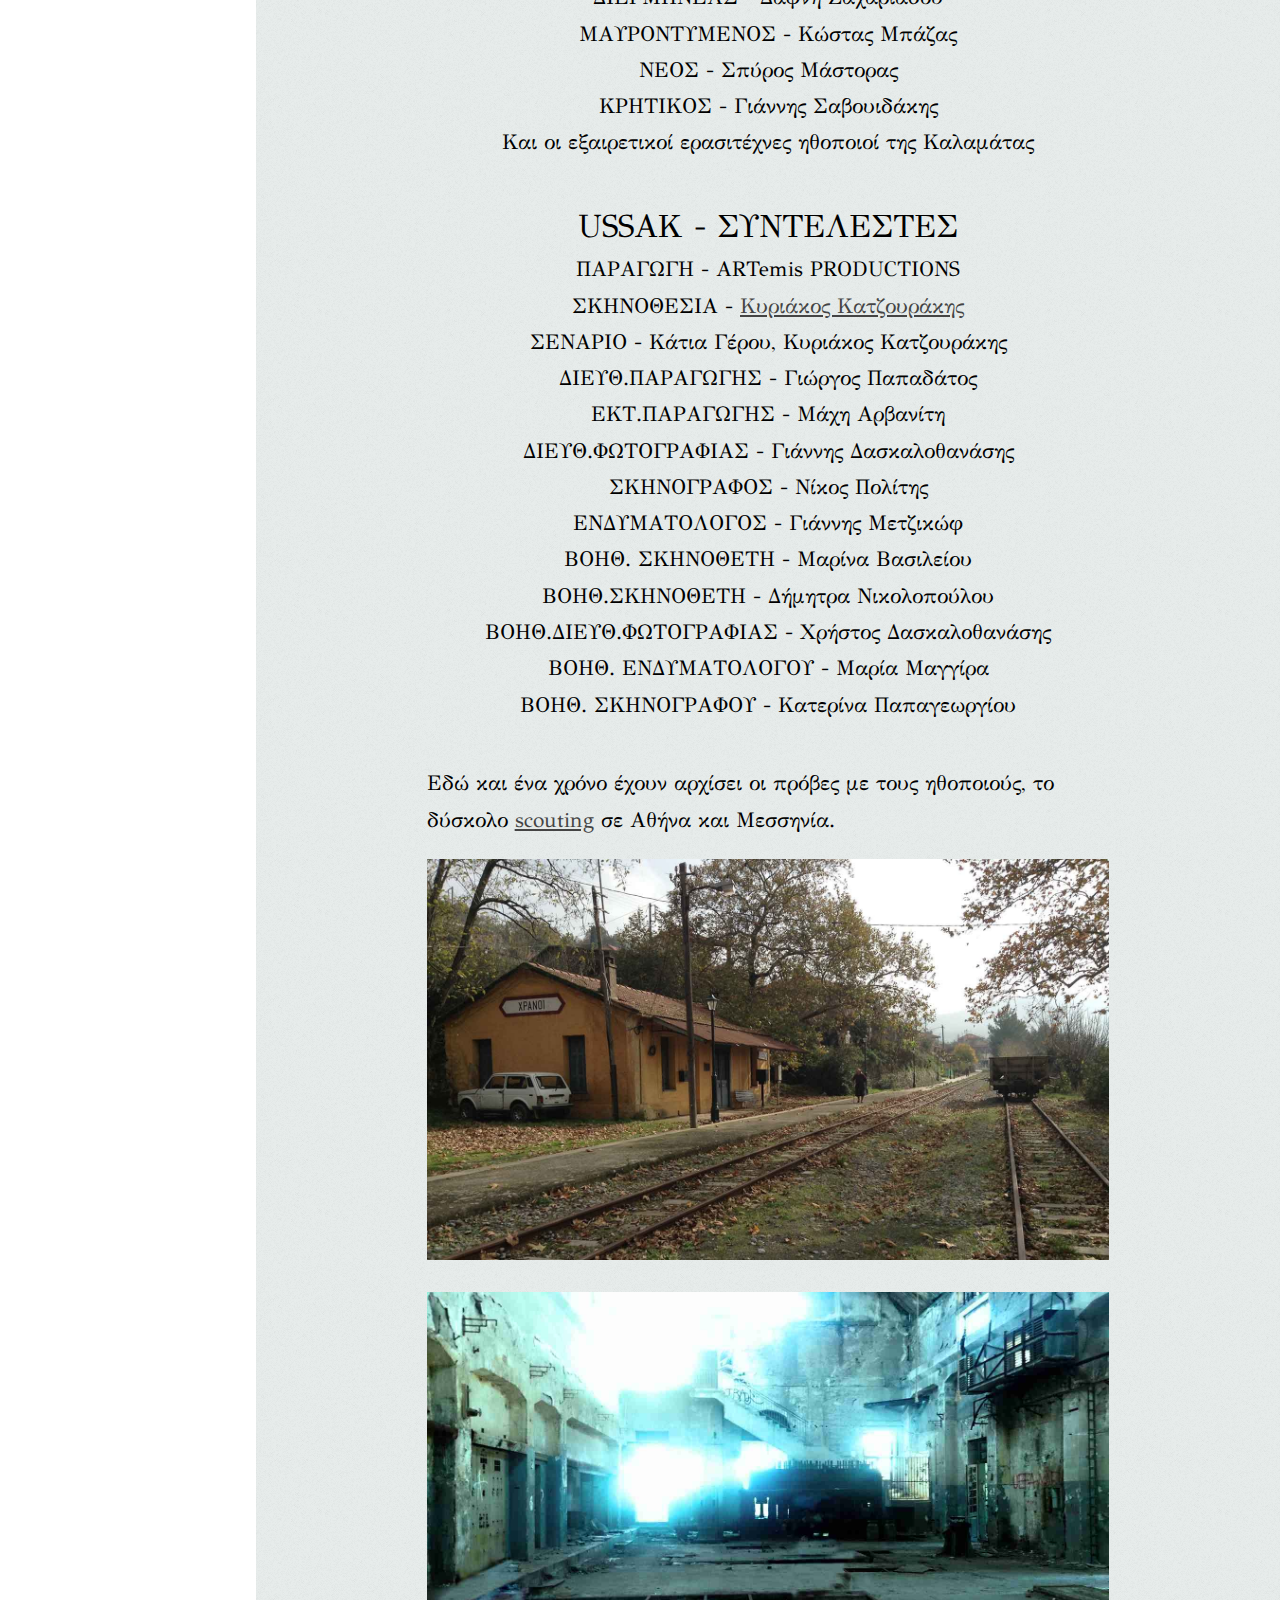
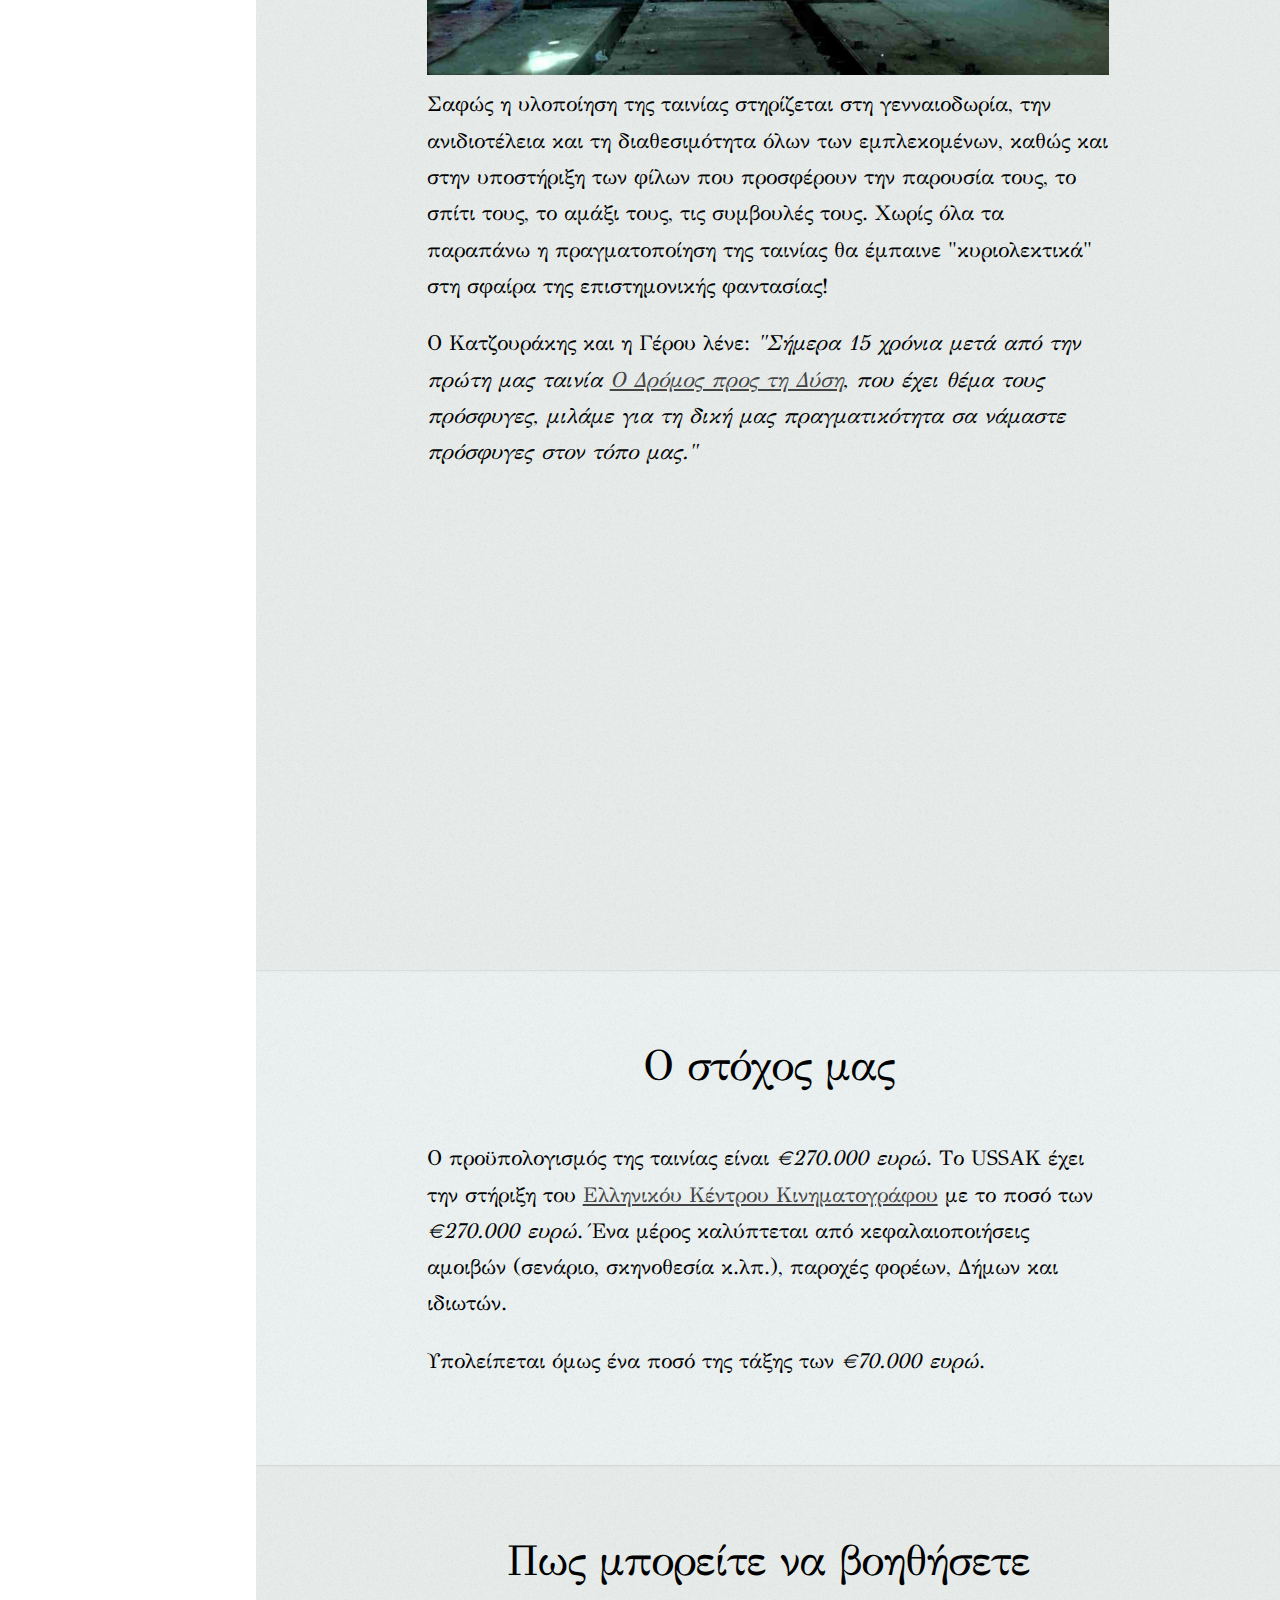
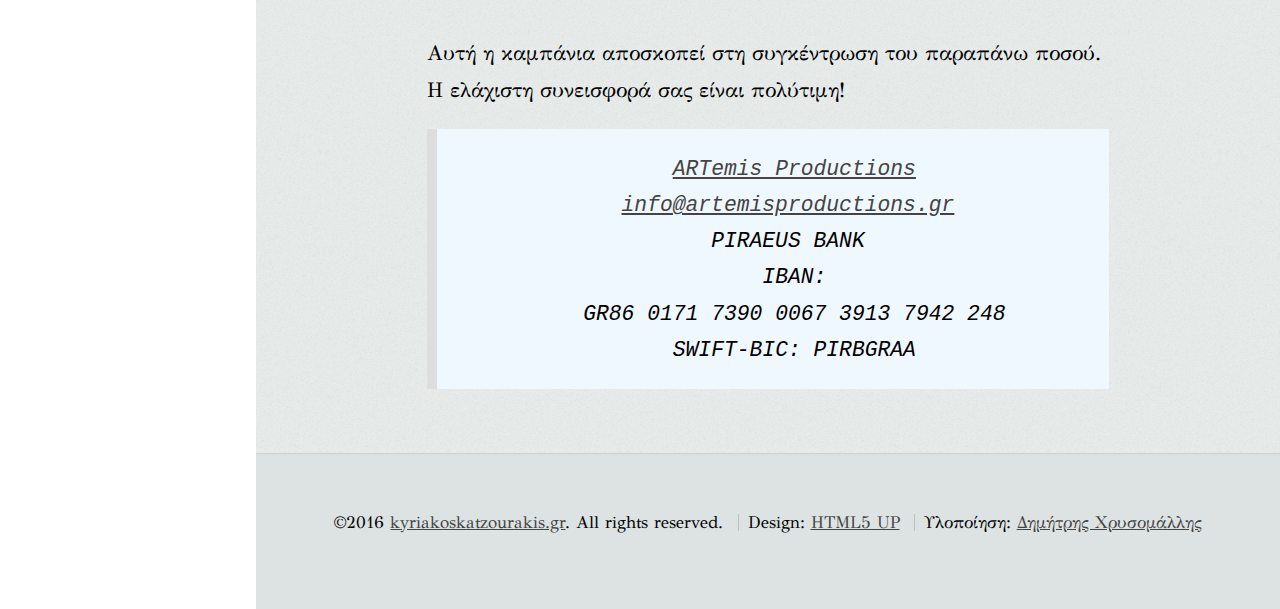
==== commit 915209d5: "Add links to KK and KG, reset campaign numbers" ====
--- a/ussak.kyriakoskatzourakis.gr/index.html
+++ b/ussak.kyriakoskatzourakis.gr/index.html
@@ -87,15 +87,16 @@
 
             <div id="i-project-nutshell">
                 <h2>Καμπάνια υποστήριξης</h2>
-                <p class="i-balance"><span class="currency currency-xlarge"><span>&euro;29,812</span><em>EUR</em></span>
+                <p class="i-balance"><span class="currency currency-xlarge">
+                    <span>&euro;0</span><em>&nbsp; EUR</em></span>
                 </p>
 
                 <p class="i-campaign-summary-line">
-                    119% of <span class="currency"><span>$25,000</span></span>
+                    0% από <span class="currency"><span>&euro;70,000</span></span>
                 </p>
 
                 <p class="i-campaign-summary-line">
-                    392 δωρητές, <em>24</em>&nbsp;days&nbsp;left
+                    0 δωρητές, απομένουν<span>&nbsp;60&nbsp;</span>ημέρες
                 </p>
                 
                 <a id="support-link-2" href="#support" title="Υποστηρίξτε οικονομικά την ταινία USSAK" class="button button-small scrolly skel-layers-ignoreHref">Contribute</a>
@@ -169,7 +170,7 @@
                     <h2>Κάνοντας την ταινία</h2>
                 </header>
 
-                <p>Ο Κυριάκος Κατζουράκης έχει ζωγραφίσει όλες τις σκηνές του USSAK, φτιάχνοντας ένα ιδιόμορφο storyboard, το
+                <p><a href="https://geroukatzourakis.wordpress.com/%ce%b5%ce%bb-2/%ce%ba%cf%85%cf%81%ce%b9%ce%ac%ce%ba%ce%bf%cf%82-%ce%ba%ce%b1%cf%84%ce%b6%ce%bf%cf%85%cf%81%ce%ac%ce%ba%ce%b7%cf%82/" target="_blank">Ο Κυριάκος Κατζουράκης</a>  έχει ζωγραφίσει όλες τις σκηνές του USSAK, φτιάχνοντας ένα ιδιόμορφο storyboard, το
                     οποίο από μόνο του στέκεται σαν ολοκληρωμένο έργο.
                 </p>
 <p>Το "ζωγράφισμα" της ταινίας δεν εμποδίζει την φαντασία των συντελεστών, αντίθετα τροφοδοτεί τον δημιουργικό διάλογο μεταξύ τους.</p>
@@ -201,7 +202,8 @@
                     <h2>Το σενάριο</h2>
                 </header>
                 <p><img src="images/ussak-smoke.jpg" width="100%" alt=""></p>
-                <p>Πριν από τέσσερα χρόνια ο Κυριάκος Κατζουράκης με την Κάτια Γέρου άρχισαν να γράφουν το σενάριο του USSAK
+                <p>Πριν από τέσσερα χρόνια ο <a href="https://geroukatzourakis.wordpress.com/%ce%b5%ce%bb-2/%ce%ba%cf%85%cf%81%ce%b9%ce%ac%ce%ba%ce%bf%cf%82-%ce%ba%ce%b1%cf%84%ce%b6%ce%bf%cf%85%cf%81%ce%ac%ce%ba%ce%b7%cf%82/" target="_blank">Κυριάκος Κατζουράκης</a> 
+                με την <a href="https://geroukatzourakis.wordpress.com/%ce%b5%ce%bb-2/%ce%ba%ce%ac%cf%84%ce%b9%ce%b1-%ce%b3%ce%ad%cf%81%ce%bf%cf%85/" target="_blank">Κάτια Γέρου</a>  άρχισαν να γράφουν το σενάριο του USSAK
                     εν μέσω της αναταραχής στη χώρα.</p>
                 <p>Σε μια χώρα που πάσχει, κάπου στο μέλλον, πρόσωπα βυθισμένα σε απάθεια και ψευδαισθήσεις, μέσα από συναντήσεις
                     και άγριες συγκρούσεις, αφυπνίζονται και διεκδικούν μιαν άλλη ζωή.</p>
@@ -220,16 +222,16 @@
 
 <h3 id="ussak---ηθοποιοι">USSAK - ΗΘΟΠΟΙΟΙ </h3>
 <ul>
-<li>ΤΣΙΧΛΑΣ - Θάνος Αλεξίου,</li>
-<li>ΙΩΑΝΝΑ - Κάτια Γέρου,</li>
+<li>ΤΣΙΧΛΑΣ - Θάνος Αλεξίου</li>
+<li>ΙΩΑΝΝΑ - <a href="https://geroukatzourakis.wordpress.com/%ce%b5%ce%bb-2/%ce%ba%ce%ac%cf%84%ce%b9%ce%b1-%ce%b3%ce%ad%cf%81%ce%bf%cf%85/" target="_blank">Κάτια Γέρου</a></li>
 <li>ΜΑΡΙΑ - Ιωάννα Μαυρομάτη</li>
-<li>ΝΤΑΦΤΗΣ - Καμίλο Μπετανκούρ,</li>
-<li>ΦΡΕΝΤΥ - Νίκος Νίκας,</li>
-<li>ΠΑΝΟΣ - Δημήτρης Πολύτιμος,</li>
-<li>ΣΩΚΡΑΤΗΣ - Δημήτρης Πουλικάκος,</li>
-<li>ΜΑΡΘΑ - Θεοδώρα Τζίμου,</li>
-<li>ΖΑΦΟΣ - Γιάννης Τσορτέκης,</li>
-<li>ADRIAN - Άντριαν Φρίλινγκ,</li>
+<li>ΝΤΑΦΤΗΣ - Καμίλο Μπετανκούρ</li>
+<li>ΦΡΕΝΤΥ - Νίκος Νίκας</li>
+<li>ΠΑΝΟΣ - Δημήτρης Πολύτιμος</li>
+<li>ΣΩΚΡΑΤΗΣ - Δημήτρης Πουλικάκος</li>
+<li>ΜΑΡΘΑ - Θεοδώρα Τζίμου</li>
+<li>ΖΑΦΟΣ - Γιάννης Τσορτέκης</li>
+<li>ADRIAN - Άντριαν Φρίλινγκ</li>
 <li>ΔΗΜΟΣΙΟΓΡΑΦΟΣ Α - Θανάσης Παπαγεωργίου</li>
 <li>ΔΗΜΟΣΙΟΓΡΑΦΟΣ Β - Ρήγας Αξελός</li>
 <li>ΔΗΜΟΣΙΟΓΡΑΦΟΣ Γ - Γιάγκος Ανδρεάδης</li>
@@ -245,7 +247,7 @@
 <h3 id="ussak---συντελεστεσ">USSAK - ΣΥΝΤΕΛΕΣΤΕΣ</h3>
 <ul>
 <li>ΠΑΡΑΓΩΓΗ - ARTemis PRODUCTIONS</li>
-<li>ΣΚΗΝΟΘΕΣΙΑ - Κυριάκος Κατζουράκης</li>
+<li>ΣΚΗΝΟΘΕΣΙΑ - <a href="https://geroukatzourakis.wordpress.com/%ce%b5%ce%bb-2/%ce%ba%cf%85%cf%81%ce%b9%ce%ac%ce%ba%ce%bf%cf%82-%ce%ba%ce%b1%cf%84%ce%b6%ce%bf%cf%85%cf%81%ce%ac%ce%ba%ce%b7%cf%82/" target="_blank">Κυριάκος Κατζουράκης</a></li>
 <li>ΣΕΝΑΡΙΟ - Κάτια Γέρου, Κυριάκος Κατζουράκης</li>
 <li>ΔΙΕΥΘ.ΠΑΡΑΓΩΓΗΣ - Γιώργος Παπαδάτος</li>
 <li>ΕΚΤ.ΠΑΡΑΓΩΓΗΣ - Μάχη Αρβανίτη</li>
@@ -295,10 +297,10 @@
 
                 <!--<a href="#" class="image featured"><img src="images/pic08.jpg" alt="" /></a>-->
 
-                <p>Ο προϋπολογισμός της ταινίας είναι 270.000 ευρώ. Το USSAK έχει την στήριξη του <a href="http://www.gfc.gr/"
-                    target="_blank">Ελληνικόυ Κέντρου Κινηματογράφου</a> με το ποσό των 90.000 ευρώ. Ένα μέρος καλύπτεται
+                <p>Ο προϋπολογισμός της ταινίας είναι <em>&euro;270.000 ευρώ</em>. Το USSAK έχει την στήριξη του <a href="http://www.gfc.gr/"
+                    target="_blank">Ελληνικόυ Κέντρου Κινηματογράφου</a> με το ποσό των <em>&euro;270.000 ευρώ</em>. Ένα μέρος καλύπτεται
                     από κεφαλαιοποιήσεις αμοιβών (σενάριο, σκηνοθεσία κ.λπ.), παροχές φορέων, Δήμων και ιδιωτών.
-                    <p>Υπολείπεται όμως ένα ποσό της τάξης των <strong>80.000 ευρώ</strong>.</p>
+                    <p>Υπολείπεται όμως ένα ποσό της τάξης των <em>&euro;70.000 ευρώ</em>.</p>
             </div>
         </section>
 
@@ -333,8 +335,9 @@
 
         <!-- Copyright -->
         <ul class="copyright">
-            <li>&copy;2016 <a href="http://kyriakoskatzourakis.gr">kyriakoskatzourakis.gr</a> . All rights reserved.</li>
+            <li>&copy;2016 <a href="http://kyriakoskatzourakis.gr">kyriakoskatzourakis.gr</a>. All rights reserved.</li>
             <li>Design: <a href="http://html5up.net">HTML5 UP</a></li>
+            <li>Υλοποίηση: <a href="mailto:dchrysomalis@gmail.com">Δημήτρης Χρυσομάλλης</a></li>
         </ul>
 
     </div>
--- a/ussak.kyriakoskatzourakis.gr/assets/css/my.css
+++ b/ussak.kyriakoskatzourakis.gr/assets/css/my.css
@@ -20,15 +20,17 @@
 
 a {
     text-decoration: underline;
-    color: black;
+    color: #444;
     border-bottom: none;
 }   
 
 a:hover {
-    color: #430000;    
+    color: #000;    
 }
 
 #header {
+    font-family: 'Open Sans';
+    font-weight: 400; 
     background: #111;
 } 
 
@@ -42,6 +44,11 @@
     color: rgba(255, 255, 255, 10.5);
 }
 
+/* logo */
+
+#logo #title {
+    font-family: 'GFS Didot', serif;	
+}
 
 /* project nutshell */
 
@@ -55,12 +62,13 @@
 }
 
 #i-project-nutshell h2 {
+    font-family: 'GFS Didot', serif;	
     position: relative;
 color: #fff;
 font-weight: 600;
 font-size: 1em;
 line-height: 1em;
-margin-bottom: 0.5em;
+margin-bottom: 0.3em;
 }
 
 #i-project-nutshell p {
@@ -69,10 +77,11 @@
     font-size: 0.7em;
     color: rgba(255, 255, 255, 0.5);
     line-height: 1.25em;
-    margin: 0 0 0.5em 0;
+    margin: 0 0 0.3em 0;
 }
 
 .button-small {
+margin-top: 0.2em;
     padding: 0.1em 1em;
     font-size:0.8em; 
 }
@@ -115,7 +124,7 @@
 
 
 #nav ul li a {
-    padding: 0.25em 1.5em 0.25em 1.5em;
+    padding: 0.2em 1.5em 0.2em 1.5em;
 }
 #nav ul li a span:before {
     color: rgba(255, 255, 255, 0.5);
@@ -130,14 +139,13 @@
 
 #top-bar  {
     background-color: #303049;
-    font-family: Arial, Helvetica, sans-serif;
-    font-size: 0.6em;
+    font-size: .8em;
     line-height: 2em;
    }
 
 ul.top-nav {
     margin: 0;
-    text-align: right;
+    text-align: center;
 }
 
 ul.top-nav li {
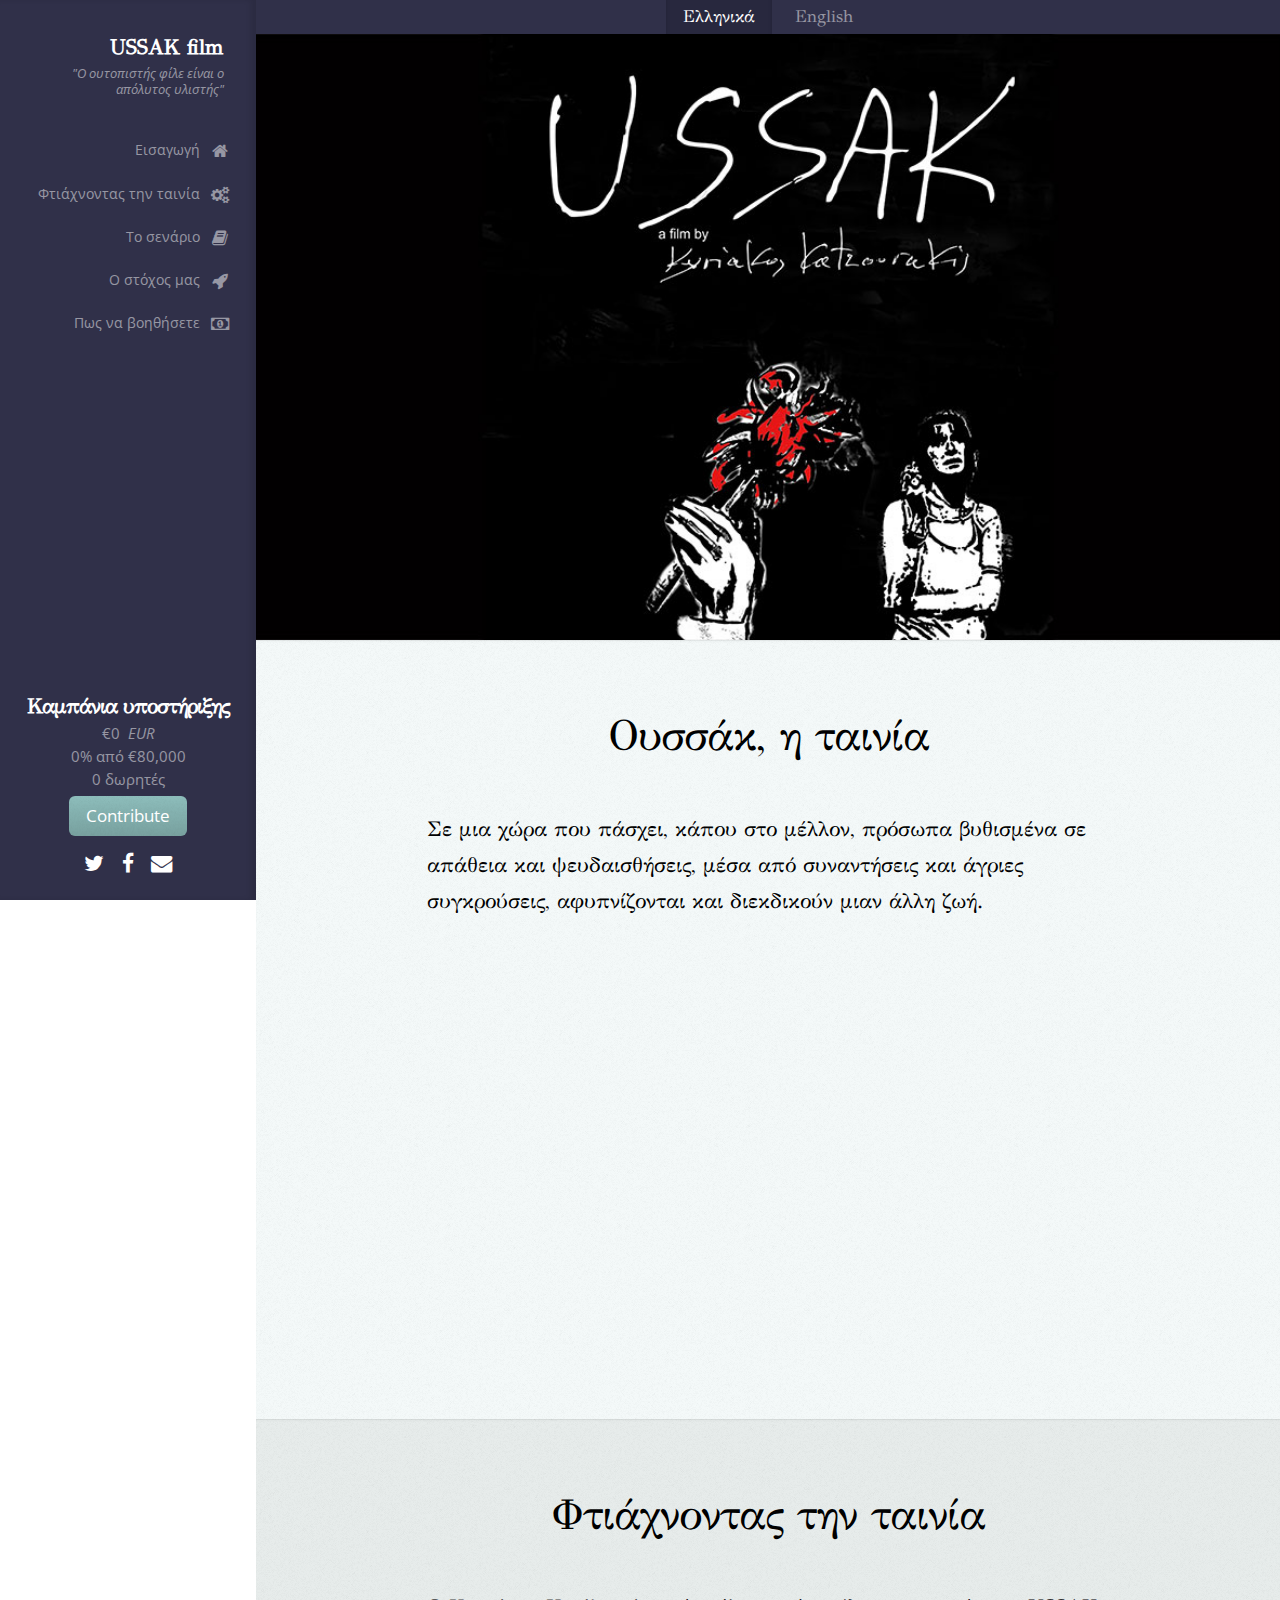
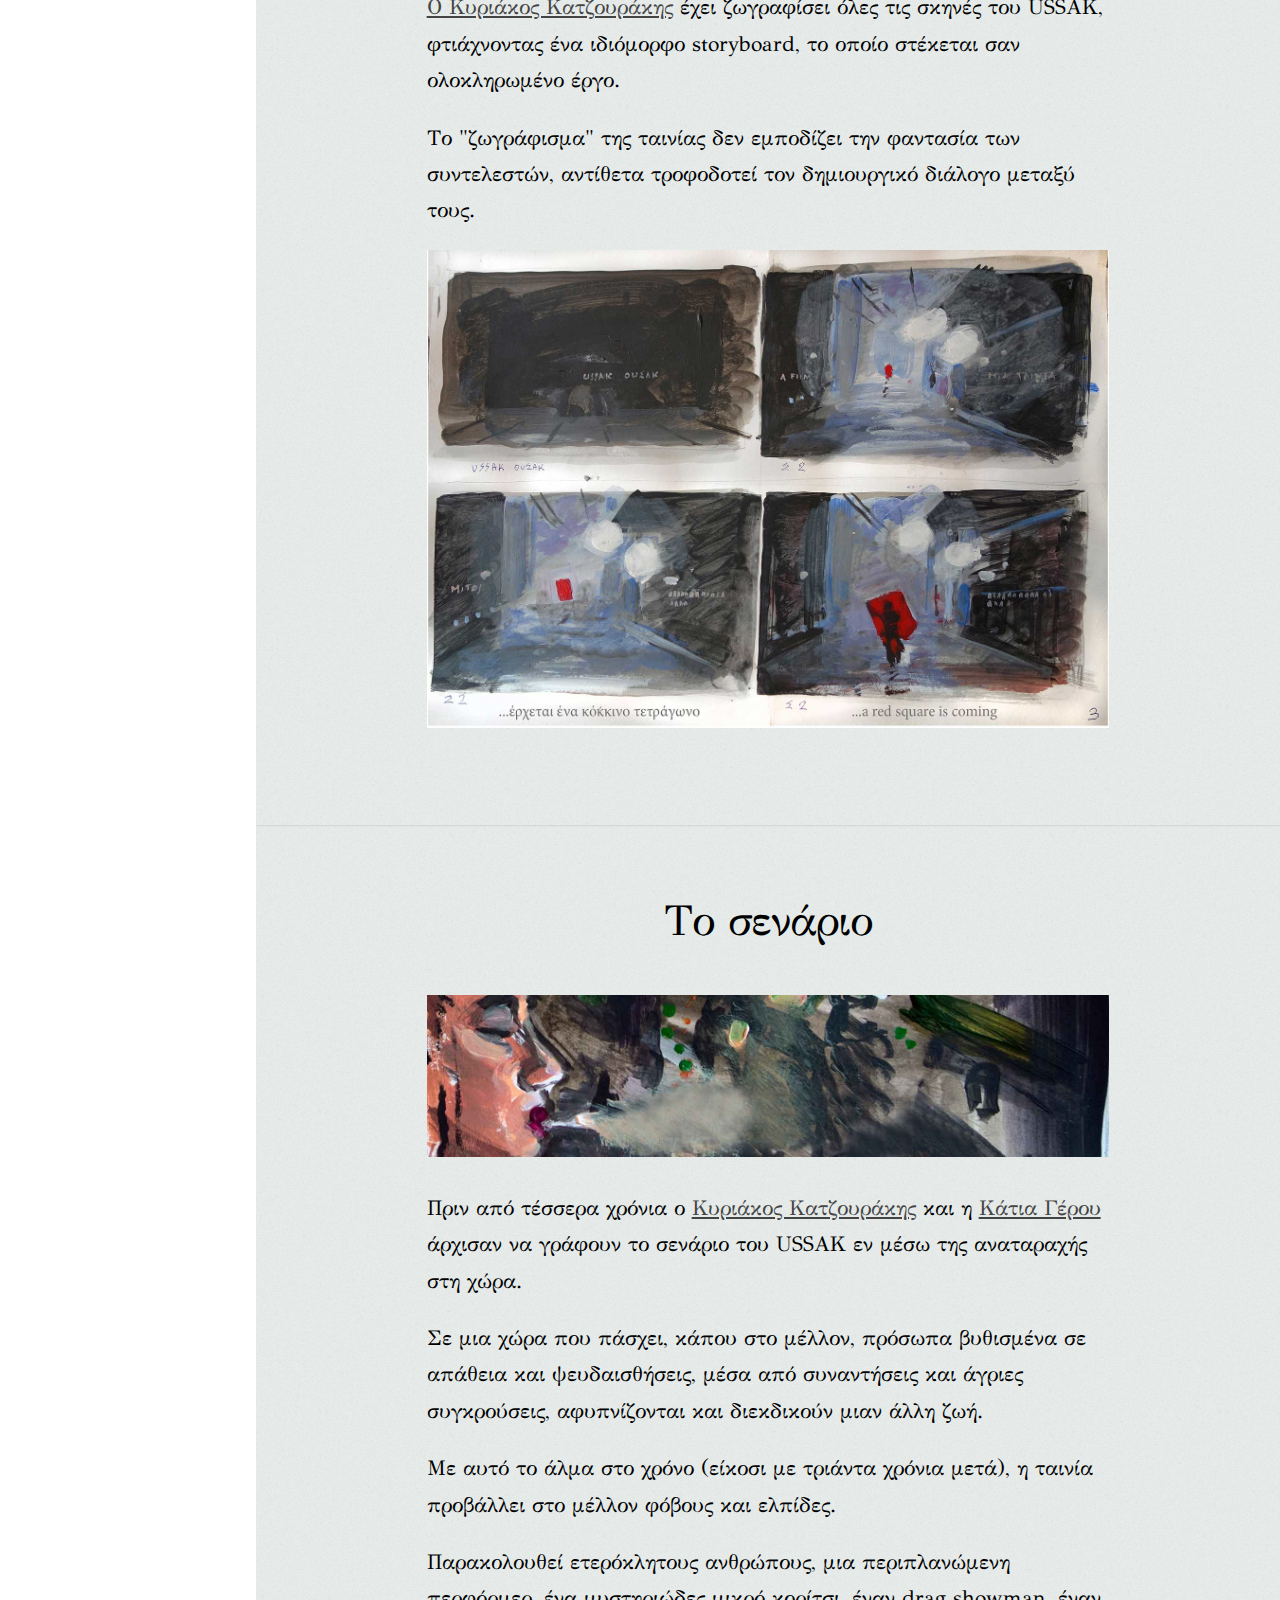
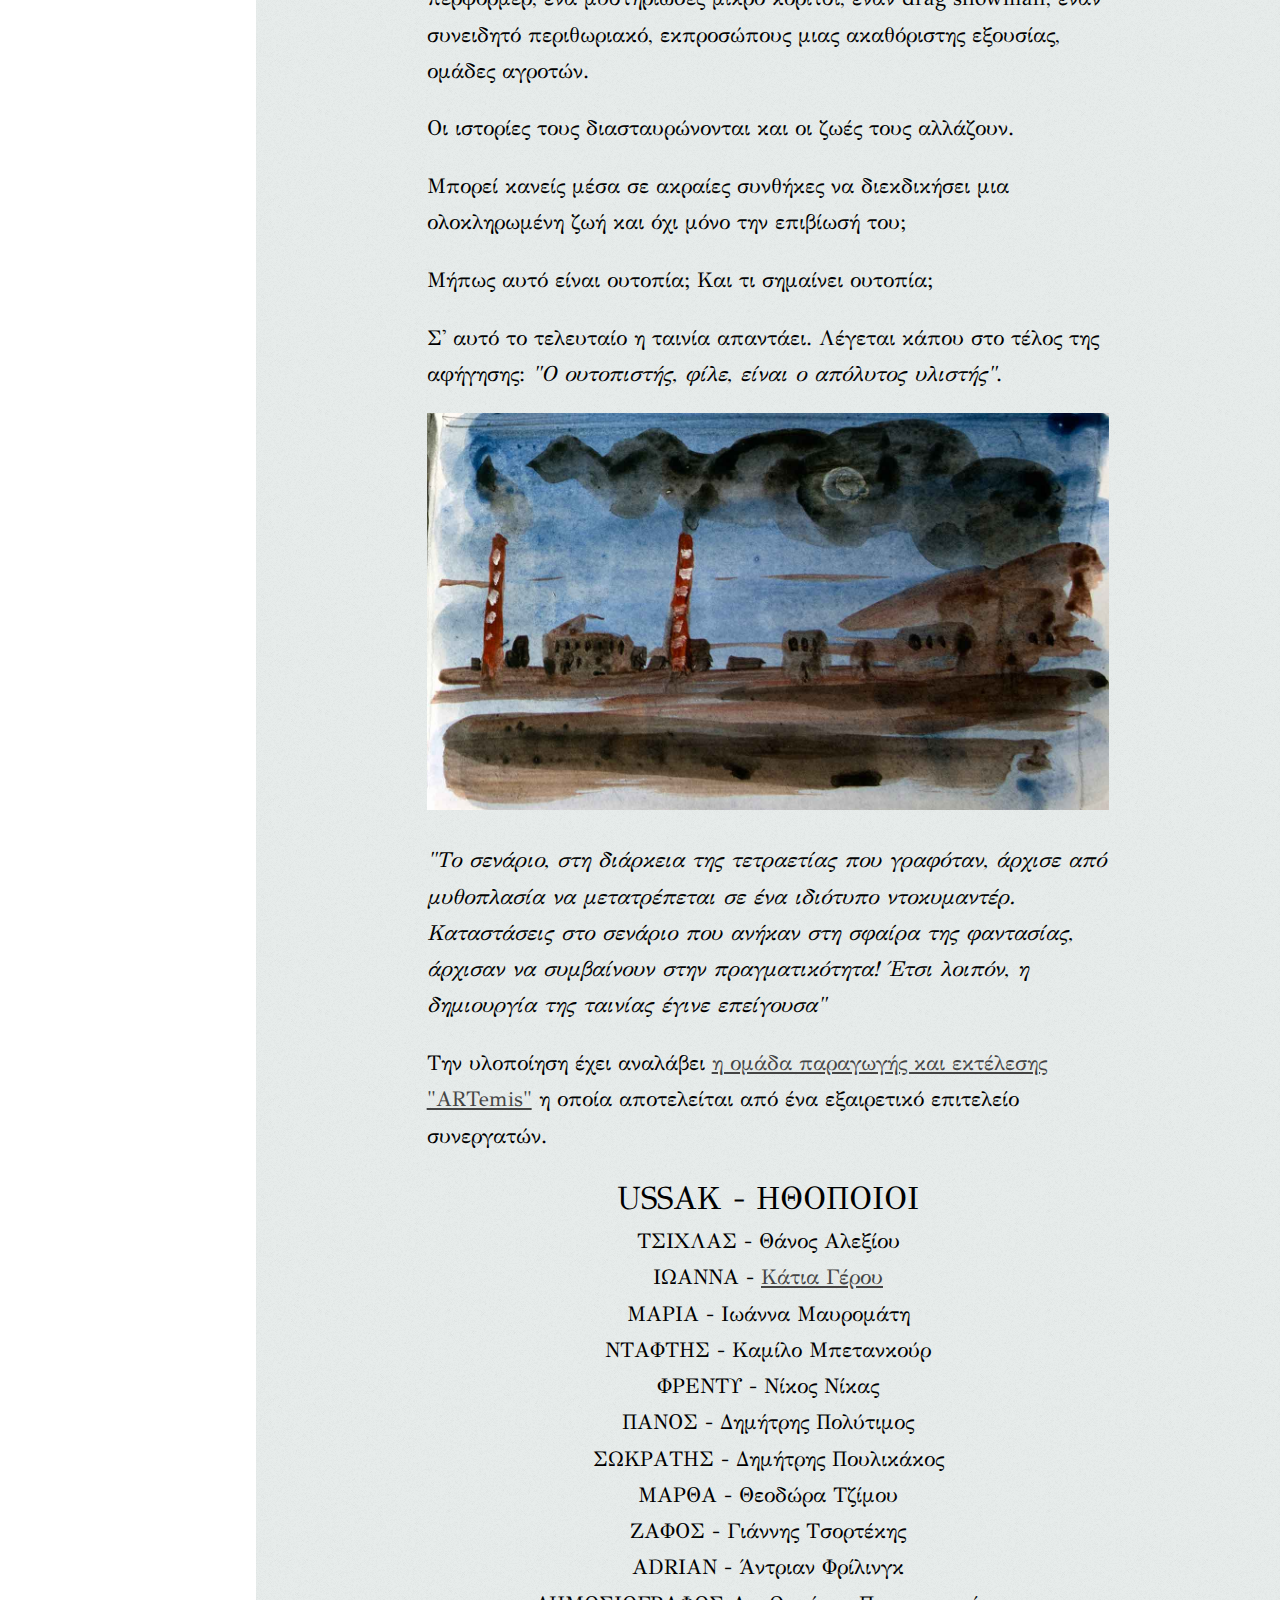
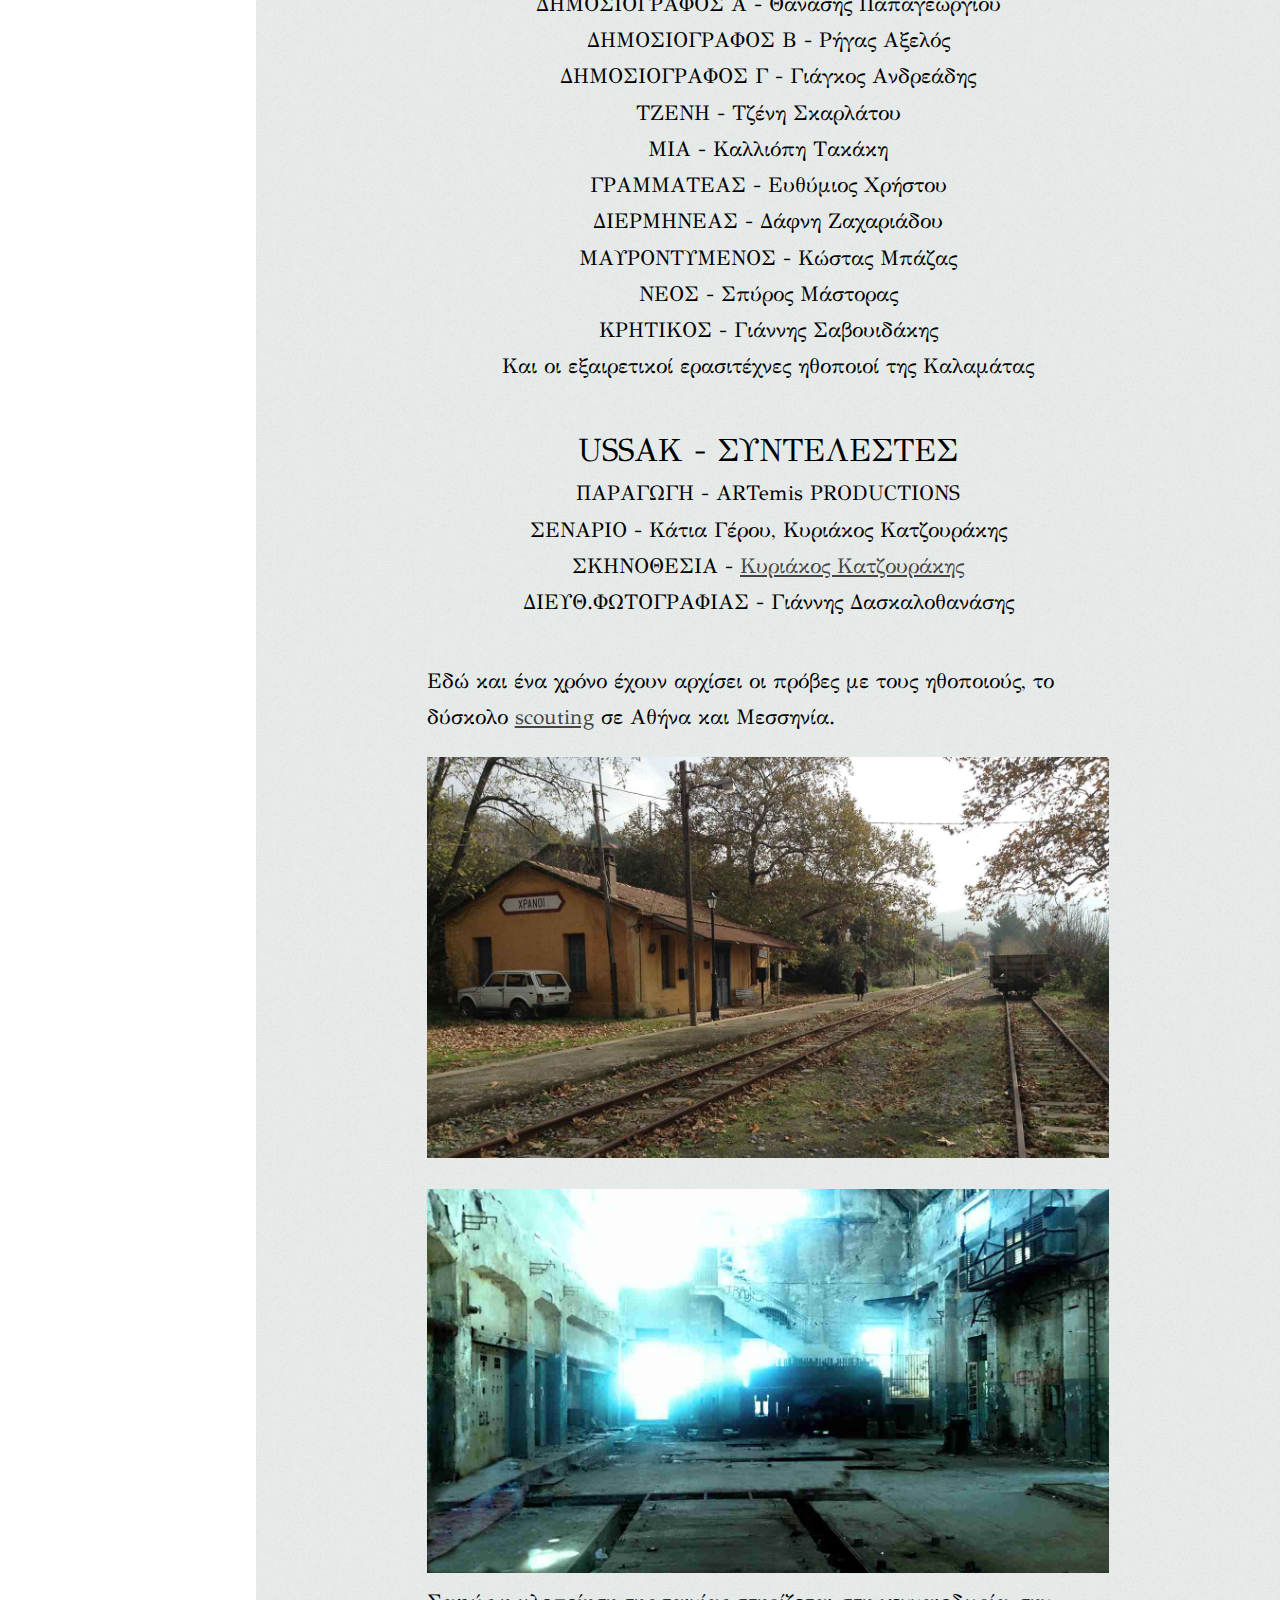
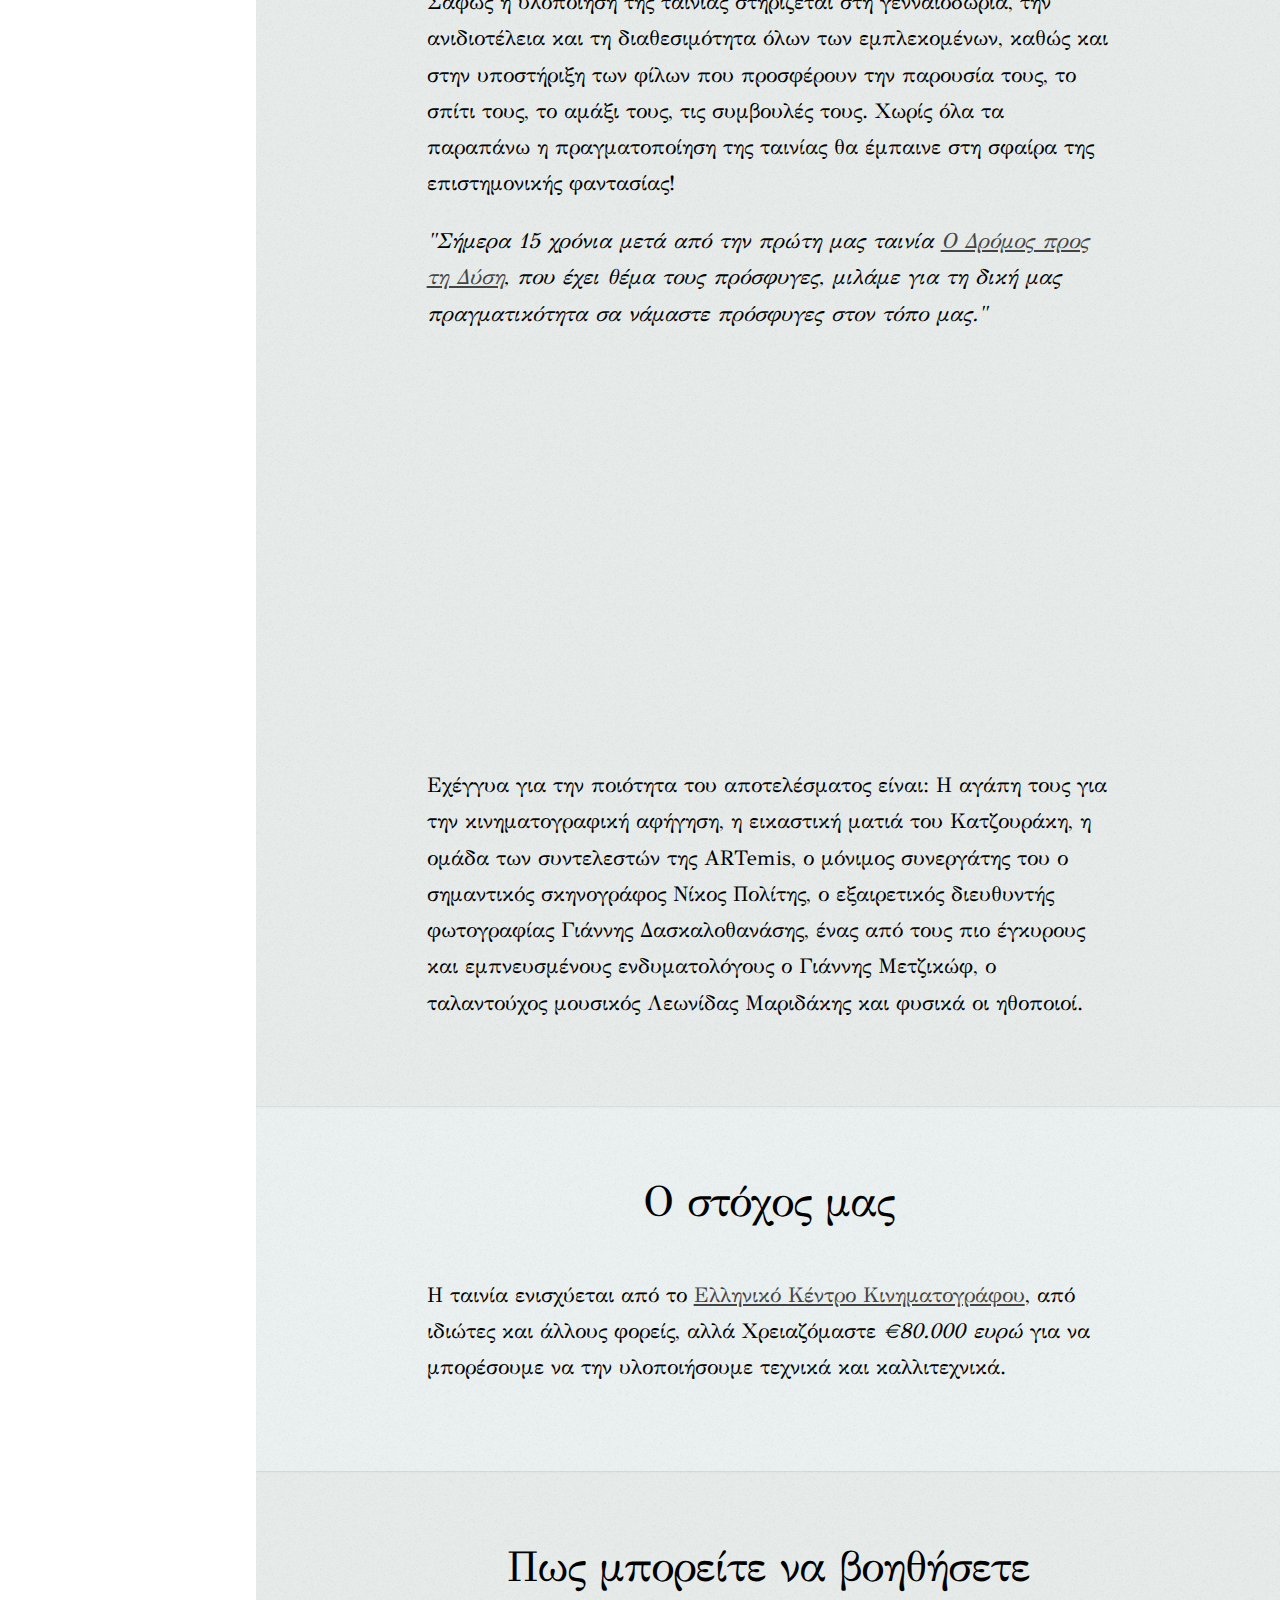
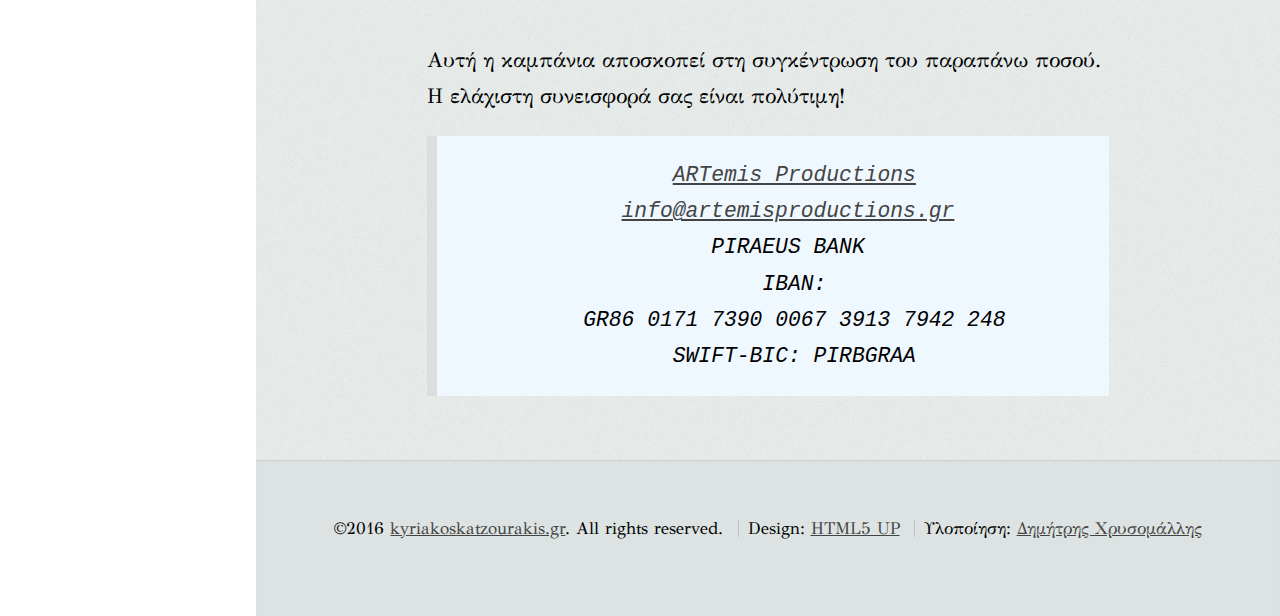
==== commit eefbda33: "Deploy this version" ====
--- a/ussak.kyriakoskatzourakis.gr/index.html
+++ b/ussak.kyriakoskatzourakis.gr/index.html
@@ -11,6 +11,8 @@
     <meta charset="utf-8" />
     <meta name="viewport" content="width=device-width, initial-scale=1" />
     <link rel="shortcut icon" type="image/png" href="/favicon.png" />
+    <meta name="description" content="Παρουσίαση της νέας ταινίας του Κ. Κατζουράκη USSAK και ανοιχτή πρόσκληση για την οικονομική υποστήριξη που θα επιτρέψει την επιτυχημένη παραγωγή της ταινίας"
+    />
     <!--[if lte IE 8]><script src="assets/js/ie/html5shiv.js"></script><![endif]-->
     <link rel="stylesheet" href="assets/css/main.css" />
     <link rel="stylesheet" href="assets/css/my.css" />
@@ -57,12 +59,12 @@
 								   <li><a href="http://foobar.tld" id="foobar-link" class="icon fa-whatever-icon-you-want"><span class="label">Foobar</span></a></li>
 
 							-->
-                            
+
                 <ul>
- 
-                    
+
+
                     <li><a href="#intro" id="intro-link" class="skel-layers-ignoreHref"><span class="icon fa-home">Εισαγωγή</span></a></li>
-                    <li><a href="#making" id="making-link" class="skel-layers-ignoreHref"><span class="icon fa-gears">Κάνοντας την ταινία</span></a></li>
+                    <li><a href="#making" id="making-link" class="skel-layers-ignoreHref"><span class="icon fa-gears">Φτιάχνοντας την ταινία</span></a></li>
                     <li><a href="#script" id="script-link" class="skel-layers-ignoreHref"><span class="icon fa-book">Το σενάριο</span></a></li>
                     <!--<li><a href="#making" id="making-link" class="skel-layers-ignoreHref"><span class="icon fa-film">Making the film</span></a></li>-->
                     <!--<li><a href="#support" id="suport-link" class="skel-layers-ignoreHref"><span class="icon fa-key">How you can help</span></a></li>-->
@@ -92,13 +94,13 @@
                 </p>
 
                 <p class="i-campaign-summary-line">
-                    0% από <span class="currency"><span>&euro;70,000</span></span>
+                    0% από <span class="currency"><span>&euro;80,000</span></span>
                 </p>
 
                 <p class="i-campaign-summary-line">
-                    0 δωρητές, απομένουν<span>&nbsp;60&nbsp;</span>ημέρες
+                    0 δωρητές
                 </p>
-                
+
                 <a id="support-link-2" href="#support" title="Υποστηρίξτε οικονομικά την ταινία USSAK" class="button button-small scrolly skel-layers-ignoreHref">Contribute</a>
 
             </div>
@@ -106,9 +108,14 @@
 
             <!-- Social Icons -->
             <ul class="icons">
-                <li><a href="https://twitter.com/kkatzourakis" title="Find us on twitter" target="_blank" class="icon fa-twitter"><span class="label">Twitter</span></a></li>
-                <li><a href="https://www.facebook.com/ussakfilm" title="Follow our Facebook page for frequent updates" target="_blank" class="icon fa-facebook"><span class="label">Facebook</span></a></li>
-                <li><a href="mailto:ussak@kyriakoskatzourakis.gr" title="Send us an email" target="_blank" class="icon fa-envelope"><span class="label">Email</span></a></li>
+                <li>
+                    <a href="https://twitter.com/kkatzourakis" title="Find us on twitter" target="_blank" class="icon fa-twitter"><span class="label">Twitter</span></a>
+                </li>
+                <li><a href="https://www.facebook.com/ussakfilm" title="Follow our Facebook page for frequent updates" target="_blank"
+                    class="icon fa-facebook"><span class="label">Facebook</span></a></li>
+                <li>
+                    <a href="mailto:ussak@kyriakoskatzourakis.gr" title="Send us an email" target="_blank" class="icon fa-envelope"><span class="label">Email</span></a>
+                </li>
             </ul>
 
         </div>
@@ -122,7 +129,7 @@
             <div class="container 75%">
                 <ul class="top-nav">
                     <li><a href="#" class="active">Ελληνικά</a></li>
-                    <li><a href="index.el.html">English</a></li>
+                    <li><a href="index.en.html">English</a></li>
 
                 </ul>
             </div>
@@ -157,7 +164,7 @@
                 <p>Σε μια χώρα που πάσχει, κάπου στο μέλλον, πρόσωπα βυθισμένα σε απάθεια και ψευδαισθήσεις, μέσα από συναντήσεις
                     και άγριες συγκρούσεις, αφυπνίζονται και διεκδικούν μιαν άλλη ζωή.</p>
                 <div class="video-container">
-<iframe width="560" height="315" src="https://www.youtube.com/embed/Kw685LQ-fhs" frameborder="0" allowfullscreen></iframe>
+                    <iframe width="560" height="315" src="https://www.youtube.com/embed/Ff4dnZ-ZU-E" frameborder="0" allowfullscreen></iframe>
                 </div>
             </div>
         </section>
@@ -167,13 +174,15 @@
             <div class="container 75%">
 
                 <header>
-                    <h2>Κάνοντας την ταινία</h2>
-                </header>
-
-                <p><a href="https://geroukatzourakis.wordpress.com/%ce%b5%ce%bb-2/%ce%ba%cf%85%cf%81%ce%b9%ce%ac%ce%ba%ce%bf%cf%82-%ce%ba%ce%b1%cf%84%ce%b6%ce%bf%cf%85%cf%81%ce%ac%ce%ba%ce%b7%cf%82/" target="_blank">Ο Κυριάκος Κατζουράκης</a>  έχει ζωγραφίσει όλες τις σκηνές του USSAK, φτιάχνοντας ένα ιδιόμορφο storyboard, το
-                    οποίο από μόνο του στέκεται σαν ολοκληρωμένο έργο.
+                    <h2>Φτιάχνοντας την ταινία</h2>
+                </header>
+
+                <p><a href="https://geroukatzourakis.wordpress.com/%ce%b5%ce%bb-2/%ce%ba%cf%85%cf%81%ce%b9%ce%ac%ce%ba%ce%bf%cf%82-%ce%ba%ce%b1%cf%84%ce%b6%ce%bf%cf%85%cf%81%ce%ac%ce%ba%ce%b7%cf%82/"
+                    target="_blank">Ο Κυριάκος Κατζουράκης</a> έχει ζωγραφίσει όλες τις σκηνές του USSAK, φτιάχνοντας ένα
+                    ιδιόμορφο storyboard, το οποίο στέκεται σαν ολοκληρωμένο έργο.
                 </p>
-<p>Το "ζωγράφισμα" της ταινίας δεν εμποδίζει την φαντασία των συντελεστών, αντίθετα τροφοδοτεί τον δημιουργικό διάλογο μεταξύ τους.</p>
+                <p>Το "ζωγράφισμα" της ταινίας δεν εμποδίζει την φαντασία των συντελεστών, αντίθετα τροφοδοτεί τον δημιουργικό
+                    διάλογο μεταξύ τους.</p>
 
                 <p> <img src="images/ussak-storyboard-3.jpg" width="100%" alt=""></p>
 
@@ -202,64 +211,60 @@
                     <h2>Το σενάριο</h2>
                 </header>
                 <p><img src="images/ussak-smoke.jpg" width="100%" alt=""></p>
-                <p>Πριν από τέσσερα χρόνια ο <a href="https://geroukatzourakis.wordpress.com/%ce%b5%ce%bb-2/%ce%ba%cf%85%cf%81%ce%b9%ce%ac%ce%ba%ce%bf%cf%82-%ce%ba%ce%b1%cf%84%ce%b6%ce%bf%cf%85%cf%81%ce%ac%ce%ba%ce%b7%cf%82/" target="_blank">Κυριάκος Κατζουράκης</a> 
-                με την <a href="https://geroukatzourakis.wordpress.com/%ce%b5%ce%bb-2/%ce%ba%ce%ac%cf%84%ce%b9%ce%b1-%ce%b3%ce%ad%cf%81%ce%bf%cf%85/" target="_blank">Κάτια Γέρου</a>  άρχισαν να γράφουν το σενάριο του USSAK
-                    εν μέσω της αναταραχής στη χώρα.</p>
+                <p>Πριν από τέσσερα χρόνια ο <a href="https://geroukatzourakis.wordpress.com/%ce%b5%ce%bb-2/%ce%ba%cf%85%cf%81%ce%b9%ce%ac%ce%ba%ce%bf%cf%82-%ce%ba%ce%b1%cf%84%ce%b6%ce%bf%cf%85%cf%81%ce%ac%ce%ba%ce%b7%cf%82/"
+                    target="_blank">Κυριάκος Κατζουράκης</a> και η <a href="https://geroukatzourakis.wordpress.com/%ce%b5%ce%bb-2/%ce%ba%ce%ac%cf%84%ce%b9%ce%b1-%ce%b3%ce%ad%cf%81%ce%bf%cf%85/"
+                    target="_blank">Κάτια Γέρου</a> άρχισαν να γράφουν το σενάριο του USSAK εν μέσω της αναταραχής στη χώρα.</p>
                 <p>Σε μια χώρα που πάσχει, κάπου στο μέλλον, πρόσωπα βυθισμένα σε απάθεια και ψευδαισθήσεις, μέσα από συναντήσεις
                     και άγριες συγκρούσεις, αφυπνίζονται και διεκδικούν μιαν άλλη ζωή.</p>
-                <p>Με αυτό το άλμα στο χρόνο (είκοσι με τριάντα χρόνια μετά από σήμερα), η ταινία προβάλλει στο μέλλον φόβους
-                    και ελπίδες.</p>
-                <p>Μπορεί κανείς μέσα σε ακραίες συνθήκες να διεκδικήσει μια ολοκληρωμένη ζωή και όχι μόνον την επιβίωσή του;</p>
+                <p>Με αυτό το άλμα στο χρόνο (είκοσι με τριάντα χρόνια μετά), η ταινία προβάλλει στο μέλλον φόβους και ελπίδες.</p>
+                <p>Παρακολουθεί ετερόκλητους ανθρώπους, μια περιπλανώμενη περφόρμερ, ένα μυστηριώδες μικρό κορίτσι, έναν drag
+                    showman, έναν συνειδητό περιθωριακό, εκπροσώπους μιας ακαθόριστης εξουσίας, ομάδες αγροτών.</p>
+                <p>Οι ιστορίες τους διασταυρώνονται και οι ζωές τους αλλάζουν.</p>
+                <p>Μπορεί κανείς μέσα σε ακραίες συνθήκες να διεκδικήσει μια ολοκληρωμένη ζωή και όχι μόνο την επιβίωσή του;</p>
                 <p>Μήπως αυτό είναι ουτοπία; Και τι σημαίνει ουτοπία;</p>
                 <p>Σ' αυτό το τελευταίο η ταινία απαντάει. Λέγεται κάπου στο τέλος της αφήγησης: <em>&quot;Ο ουτοπιστής, φίλε, 
     είναι ο απόλυτος υλιστής&quot;</em>.</p>
 
                 <p> <img src="images/ussak-factories.jpg" width="100%" alt=""></p>
 
-                <p>Ο Κατζουράκης αναφέρει: <em>&quot;το σενάριο, στη διάρκεια της τετραετίας που γραφόταν, άρχισε από μυθοπλασία να μετατρέπεται σε ένα ιδιότυπο ντοκυμαντέρ. Καταστάσεις στο σενάριο που ανήκαν στη σφαίρα της φαντασίας, άρχισαν να συμβαίνουν στην πραγματικότητα! Έτσι λοιπόν, η υλοποίηση της ταινίας έγινε επείγουσα&quot;</em></p>
+                <p><em>&quot;Το σενάριο, στη διάρκεια της τετραετίας που γραφόταν, άρχισε από μυθοπλασία να μετατρέπεται σε ένα ιδιότυπο ντοκυμαντέρ. Καταστάσεις στο σενάριο που ανήκαν στη σφαίρα της φαντασίας, άρχισαν να συμβαίνουν στην πραγματικότητα! 
+                    Έτσι λοιπόν, η δημιουργία της ταινίας έγινε επείγουσα&quot;</em></p>
                 <p>Την υλοποίηση έχει αναλάβει <a href="http://www.artemisproductions.gr" target="_blank">η ομάδα παραγωγής και εκτέλεσης 
-&quot;ARTemis&quot;</a> η οποία αποτελείται από εξαιρετικό επιτελείο συνεργατών:</p>
-
-<h3 id="ussak---ηθοποιοι">USSAK - ΗΘΟΠΟΙΟΙ </h3>
-<ul>
-<li>ΤΣΙΧΛΑΣ - Θάνος Αλεξίου</li>
-<li>ΙΩΑΝΝΑ - <a href="https://geroukatzourakis.wordpress.com/%ce%b5%ce%bb-2/%ce%ba%ce%ac%cf%84%ce%b9%ce%b1-%ce%b3%ce%ad%cf%81%ce%bf%cf%85/" target="_blank">Κάτια Γέρου</a></li>
-<li>ΜΑΡΙΑ - Ιωάννα Μαυρομάτη</li>
-<li>ΝΤΑΦΤΗΣ - Καμίλο Μπετανκούρ</li>
-<li>ΦΡΕΝΤΥ - Νίκος Νίκας</li>
-<li>ΠΑΝΟΣ - Δημήτρης Πολύτιμος</li>
-<li>ΣΩΚΡΑΤΗΣ - Δημήτρης Πουλικάκος</li>
-<li>ΜΑΡΘΑ - Θεοδώρα Τζίμου</li>
-<li>ΖΑΦΟΣ - Γιάννης Τσορτέκης</li>
-<li>ADRIAN - Άντριαν Φρίλινγκ</li>
-<li>ΔΗΜΟΣΙΟΓΡΑΦΟΣ Α - Θανάσης Παπαγεωργίου</li>
-<li>ΔΗΜΟΣΙΟΓΡΑΦΟΣ Β - Ρήγας Αξελός</li>
-<li>ΔΗΜΟΣΙΟΓΡΑΦΟΣ Γ - Γιάγκος Ανδρεάδης</li>
-<li>ΤΖΕΝΗ - Τζένη Σκαρλάτου</li>
-<li>ΜΙΑ - Καλλιόπη Τακάκη</li>
-<li>ΓΡΑΜΜΑΤΕΑΣ - Ευθύμιος Χρήστου</li>
-<li>ΔΙΕΡΜΗΝΕΑΣ - Δάφνη Ζαχαριάδου</li>
-<li>ΜΑΥΡΟΝΤΥΜΕΝΟΣ - Κώστας Μπάζας</li>
-<li>ΝΕΟΣ - Σπύρος Μάστορας</li>
-<li>ΚΡΗΤΙΚΟΣ - Γιάννης Σαβουιδάκης</li>
-<li>Και οι εξαιρετικοί ερασιτέχνες ηθοποιοί της Καλαμάτας</li>
-</ul>
-<h3 id="ussak---συντελεστεσ">USSAK - ΣΥΝΤΕΛΕΣΤΕΣ</h3>
-<ul>
-<li>ΠΑΡΑΓΩΓΗ - ARTemis PRODUCTIONS</li>
-<li>ΣΚΗΝΟΘΕΣΙΑ - <a href="https://geroukatzourakis.wordpress.com/%ce%b5%ce%bb-2/%ce%ba%cf%85%cf%81%ce%b9%ce%ac%ce%ba%ce%bf%cf%82-%ce%ba%ce%b1%cf%84%ce%b6%ce%bf%cf%85%cf%81%ce%ac%ce%ba%ce%b7%cf%82/" target="_blank">Κυριάκος Κατζουράκης</a></li>
-<li>ΣΕΝΑΡΙΟ - Κάτια Γέρου, Κυριάκος Κατζουράκης</li>
-<li>ΔΙΕΥΘ.ΠΑΡΑΓΩΓΗΣ - Γιώργος Παπαδάτος</li>
-<li>ΕΚΤ.ΠΑΡΑΓΩΓΗΣ - Μάχη Αρβανίτη</li>
-<li>ΔΙΕΥΘ.ΦΩΤΟΓΡΑΦΙΑΣ - Γιάννης Δασκαλοθανάσης</li>
-<li>ΣΚΗΝΟΓΡΑΦΟΣ - Νίκος Πολίτης</li>
-<li>ΕΝΔΥΜΑΤΟΛΟΓΟΣ - Γιάννης Μετζικώφ</li>
-<li>ΒΟΗΘ. ΣΚΗΝΟΘΕΤΗ - Μαρίνα Βασιλείου</li>
-<li>ΒΟΗΘ.ΣΚΗΝΟΘΕΤΗ - Δήμητρα Νικολοπούλου</li>
-<li>ΒΟΗΘ.ΔΙΕΥΘ.ΦΩΤΟΓΡΑΦΙΑΣ - Χρήστος Δασκαλοθανάσης</li>
-<li>ΒΟΗΘ. ΕΝΔΥΜΑΤΟΛΟΓΟΥ - Μαρία Μαγγίρα</li>
-<li>ΒΟΗΘ. ΣΚΗΝΟΓΡΑΦΟΥ - Κατερίνα Παπαγεωργίου</li>
-</ul>
+&quot;ARTemis&quot;</a> η οποία αποτελείται από ένα εξαιρετικό επιτελείο συνεργατών.</p>
+
+                <h3 id="ussak---ηθοποιοι">USSAK - ΗΘΟΠΟΙΟΙ </h3>
+                <ul>
+                    <li>ΤΣΙΧΛΑΣ - Θάνος Αλεξίου</li>
+                    <li>ΙΩΑΝΝΑ - <a href="https://geroukatzourakis.wordpress.com/%ce%b5%ce%bb-2/%ce%ba%ce%ac%cf%84%ce%b9%ce%b1-%ce%b3%ce%ad%cf%81%ce%bf%cf%85/"
+                        target="_blank">Κάτια Γέρου</a></li>
+                    <li>ΜΑΡΙΑ - Ιωάννα Μαυρομάτη</li>
+                    <li>ΝΤΑΦΤΗΣ - Καμίλο Μπετανκούρ</li>
+                    <li>ΦΡΕΝΤΥ - Νίκος Νίκας</li>
+                    <li>ΠΑΝΟΣ - Δημήτρης Πολύτιμος</li>
+                    <li>ΣΩΚΡΑΤΗΣ - Δημήτρης Πουλικάκος</li>
+                    <li>ΜΑΡΘΑ - Θεοδώρα Τζίμου</li>
+                    <li>ΖΑΦΟΣ - Γιάννης Τσορτέκης</li>
+                    <li>ADRIAN - Άντριαν Φρίλινγκ</li>
+                    <li>ΔΗΜΟΣΙΟΓΡΑΦΟΣ Α - Θανάσης Παπαγεωργίου</li>
+                    <li>ΔΗΜΟΣΙΟΓΡΑΦΟΣ Β - Ρήγας Αξελός</li>
+                    <li>ΔΗΜΟΣΙΟΓΡΑΦΟΣ Γ - Γιάγκος Ανδρεάδης</li>
+                    <li>ΤΖΕΝΗ - Τζένη Σκαρλάτου</li>
+                    <li>ΜΙΑ - Καλλιόπη Τακάκη</li>
+                    <li>ΓΡΑΜΜΑΤΕΑΣ - Ευθύμιος Χρήστου</li>
+                    <li>ΔΙΕΡΜΗΝΕΑΣ - Δάφνη Ζαχαριάδου</li>
+                    <li>ΜΑΥΡΟΝΤΥΜΕΝΟΣ - Κώστας Μπάζας</li>
+                    <li>ΝΕΟΣ - Σπύρος Μάστορας</li>
+                    <li>ΚΡΗΤΙΚΟΣ - Γιάννης Σαβουιδάκης</li>
+                    <li>Και οι εξαιρετικοί ερασιτέχνες ηθοποιοί της Καλαμάτας</li>
+                </ul>
+                <h3 id="ussak---συντελεστεσ">USSAK - ΣΥΝΤΕΛΕΣΤΕΣ</h3>
+                <ul>
+                    <li>ΠΑΡΑΓΩΓΗ - ARTemis PRODUCTIONS</li>
+                    <li>ΣΕΝΑΡΙΟ - Κάτια Γέρου, Κυριάκος Κατζουράκης</li>
+                    <li>ΣΚΗΝΟΘΕΣΙΑ - <a href="https://geroukatzourakis.wordpress.com/%ce%b5%ce%bb-2/%ce%ba%cf%85%cf%81%ce%b9%ce%ac%ce%ba%ce%bf%cf%82-%ce%ba%ce%b1%cf%84%ce%b6%ce%bf%cf%85%cf%81%ce%ac%ce%ba%ce%b7%cf%82/"
+                        target="_blank">Κυριάκος Κατζουράκης</a></li>
+                    <li>ΔΙΕΥΘ.ΦΩΤΟΓΡΑΦΙΑΣ - Γιάννης Δασκαλοθανάσης</li>
+                </ul>
 
                 <p>Εδώ και ένα χρόνο έχουν αρχίσει οι πρόβες με τους ηθοποιούς, το δύσκολο <a href="https://en.wikipedia.org/wiki/Location_scouting"
                     target="_blank">scouting</a> σε Αθήνα και Μεσσηνία.</p>
@@ -272,18 +277,18 @@
 
                 <p>Σαφώς η υλοποίηση της ταινίας στηρίζεται στη γενναιοδωρία, την ανιδιοτέλεια και τη διαθεσιμότητα όλων των
                     εμπλεκομένων, καθώς και στην υποστήριξη των φίλων που προσφέρουν την παρουσία τους, το σπίτι τους, το
-                    αμάξι τους, τις συμβουλές τους. Χωρίς όλα τα παραπάνω η πραγματοποίηση της ταινίας θα έμπαινε &quot;κυριολεκτικά&quot;
-                    στη σφαίρα της επιστημονικής φαντασίας!</p>
-                <p>Ο Κατζουράκης και η Γέρου λένε: <em>"Σήμερα 15 χρόνια μετά από την πρώτη μας ταινία 
+                    αμάξι τους, τις συμβουλές τους. Χωρίς όλα τα παραπάνω η πραγματοποίηση της ταινίας θα έμπαινε στη σφαίρα
+                    της επιστημονικής φαντασίας!</p>
+                <p><em>"Σήμερα 15 χρόνια μετά από την πρώτη μας ταινία 
         <strong><a href="https://player.vimeo.com/video/21444544" target="_blank">Ο Δρόμος προς τη Δύση</a></strong>, που έχει θέμα τους πρόσφυγες,
     μιλάμε για τη δική μας πραγματικότητα σα νάμαστε πρόσφυγες στον τόπο μας."</em></p>
 
                 <div class="video-container">
                     <iframe src="https://player.vimeo.com/video/21444544" width="500" height="281" frameborder="0" allowfullscreen></iframe>
                 </div>
-            </div>
-
-
+                
+                <p>Εχέγγυα για την ποιότητα του αποτελέσματος είναι: Η αγάπη τους για την κινηματογραφική αφήγηση,  η εικαστική ματιά του Κατζουράκη, η ομάδα των συντελεστών της ARTemis, ο μόνιμος συνεργάτης του ο σημαντικός σκηνογράφος Νίκος Πολίτης, ο εξαιρετικός διευθυντής φωτογραφίας Γιάννης Δασκαλοθανάσης, ένας από τους πιο έγκυρους και εμπνευσμένους  ενδυματολόγους ο Γιάννης Μετζικώφ, ο ταλαντούχος μουσικός Λεωνίδας Μαριδάκης και φυσικά οι ηθοποιοί. </p>
+            </div>
         </section>
 
 
@@ -297,10 +302,10 @@
 
                 <!--<a href="#" class="image featured"><img src="images/pic08.jpg" alt="" /></a>-->
 
-                <p>Ο προϋπολογισμός της ταινίας είναι <em>&euro;270.000 ευρώ</em>. Το USSAK έχει την στήριξη του <a href="http://www.gfc.gr/"
-                    target="_blank">Ελληνικόυ Κέντρου Κινηματογράφου</a> με το ποσό των <em>&euro;270.000 ευρώ</em>. Ένα μέρος καλύπτεται
-                    από κεφαλαιοποιήσεις αμοιβών (σενάριο, σκηνοθεσία κ.λπ.), παροχές φορέων, Δήμων και ιδιωτών.
-                    <p>Υπολείπεται όμως ένα ποσό της τάξης των <em>&euro;70.000 ευρώ</em>.</p>
+                <p>Η ταινία ενισχύεται από το <a href="http://www.gfc.gr/">Ελληνικό Κέντρο Κινηματογράφου</a>, από ιδιώτες και
+                    άλλους φορείς, αλλά Χρειαζόμαστε <em>&euro;80.000 ευρώ</em> για να μπορέσουμε να την υλοποιήσουμε τεχνικά
+                    και καλλιτεχνικά.</p>
+
             </div>
         </section>
 
--- a/ussak.kyriakoskatzourakis.gr/assets/css/my.css
+++ b/ussak.kyriakoskatzourakis.gr/assets/css/my.css
@@ -4,7 +4,7 @@
 body {
     /*font-family: 'Open Sans', sans-serif;		*/
     font-family: 'GFS Didot', serif;		
-/*font-size: 11pt;*/
+font-size: 16pt;
 		font-weight: 300;
     line-height: 1.7em;
     color: #000;
@@ -126,6 +126,7 @@
 #nav ul li a {
     padding: 0.2em 1.5em 0.2em 1.5em;
 }
+
 #nav ul li a span:before {
     color: rgba(255, 255, 255, 0.5);
 }
@@ -233,5 +234,6 @@
 .donate-container {
     background-color: aliceblue;
     font-family: Courier New, Courier, monospace;
-}
-
+    overflow: scroll;
+}
+
